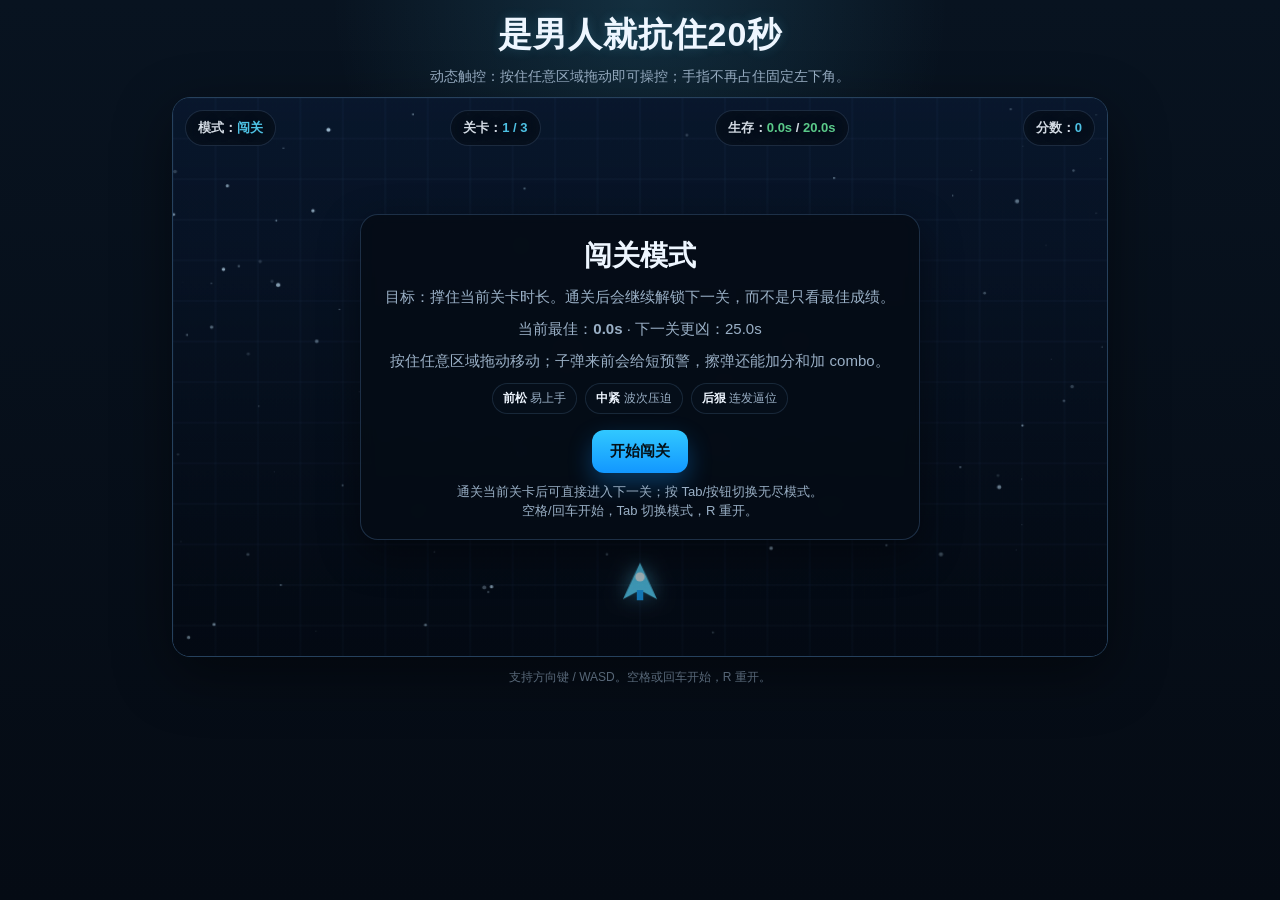
==== index.html @ f8883e87 "Tighten mobile result layout" ====
<!DOCTYPE html>
<html lang="zh-CN">
<head>
  <meta charset="UTF-8" />
  <meta name="viewport" content="width=device-width, initial-scale=1.0, viewport-fit=cover, user-scalable=no" />
  <title>是男人就抗住20秒</title>
  <style>
    :root{color-scheme:dark;--bg:#06111f;--panel:#0c1725;--line:#26415d;--text:#eef6ff;--sub:#9ab0c6;--accent:#57d9ff;--danger:#ff6a6a;--warn:#ffbf47;--ok:#66e39a;--muted:#6f8398}
    *{box-sizing:border-box} body{margin:0;min-height:100svh;overflow:hidden;overscroll-behavior:none;background:radial-gradient(circle at top,rgba(87,217,255,.14),transparent 28%),linear-gradient(180deg,#081320 0%,#050b14 100%);color:var(--text);font-family:-apple-system,BlinkMacSystemFont,"Segoe UI","PingFang SC","Hiragino Sans GB","Microsoft YaHei",sans-serif}
    .wrap{width:min(100vw,960px);padding:max(12px,env(safe-area-inset-top)) max(12px,env(safe-area-inset-right)) max(12px,env(safe-area-inset-bottom)) max(12px,env(safe-area-inset-left));margin:0 auto}
    .title{text-align:center;margin:0 0 8px;font-size:clamp(24px,5vw,34px);font-weight:900;letter-spacing:1px;text-shadow:0 0 12px rgba(87,217,255,.2)}
    .subtitle{text-align:center;margin:0 0 10px;color:var(--sub);font-size:14px;line-height:1.5}
    .game-shell{position:relative;width:100%;aspect-ratio:16/10;max-height:min(72svh,560px);background:linear-gradient(180deg,rgba(10,22,40,.95),rgba(5,11,20,.96));border:1px solid var(--line);border-radius:18px;overflow:hidden;box-shadow:0 18px 58px rgba(0,0,0,.44)}
    canvas{width:100%;height:100%;display:block;touch-action:none;user-select:none;-webkit-user-select:none}
    .hud{position:absolute;inset:0;pointer-events:none}
    .topbar{position:absolute;top:12px;left:12px;right:12px;display:flex;gap:8px;flex-wrap:wrap;justify-content:space-between;font-weight:700;text-shadow:0 0 10px rgba(0,0,0,.35)}
    .badge{background:rgba(4,10,18,.54);border:1px solid rgba(118,160,210,.22);border-radius:999px;padding:8px 12px;backdrop-filter:blur(6px);font-size:13px}
    .badge strong{color:var(--accent)} .badge.mode strong{color:var(--warn)} .badge.score strong{color:var(--ok)}
    .center-panel{position:absolute;inset:0;display:grid;place-items:center;padding:18px;background:linear-gradient(180deg,rgba(4,10,18,.10),rgba(4,10,18,.34));pointer-events:none}
    .dialog{width:min(92%,560px);padding:22px 20px 18px;border-radius:18px;background:rgba(5,12,22,.86);border:1px solid rgba(110,160,220,.24);backdrop-filter:blur(8px);text-align:center;box-shadow:0 14px 40px rgba(0,0,0,.42);pointer-events:auto}.share-card{position:relative;overflow:hidden;background:radial-gradient(circle at top,rgba(87,217,255,.18),transparent 38%),linear-gradient(180deg,rgba(7,16,29,.96),rgba(4,10,18,.96));border:1px solid rgba(87,217,255,.24)}.share-badge{display:inline-block;margin:0 0 10px;padding:8px 12px;border-radius:999px;background:rgba(102,227,154,.12);border:1px solid rgba(102,227,154,.32);color:var(--ok);font-weight:900;letter-spacing:.5px}.share-hero{margin:2px 0 8px;font-size:clamp(34px,7vw,54px);font-weight:1000;line-height:1.02;color:#fff;text-shadow:0 0 18px rgba(87,217,255,.24)}.share-sub{margin:0 0 10px;color:var(--sub);font-size:14px;line-height:1.55}.share-grid{display:grid;grid-template-columns:repeat(2,minmax(0,1fr));gap:10px;margin:12px 0 8px}.share-stat{padding:10px 12px;border-radius:14px;background:rgba(7,16,29,.72);border:1px solid rgba(118,160,210,.18);text-align:left}.share-stat .k{display:block;color:var(--sub);font-size:12px;margin-bottom:4px}.share-stat .v{font-size:18px;font-weight:900;color:var(--text)}.share-quote{margin:10px 0 0;padding:10px 12px;border-radius:14px;background:rgba(87,217,255,.08);border:1px solid rgba(87,217,255,.18);color:#dff8ff;font-size:13px;line-height:1.5;text-align:left}.share-actions{display:flex;flex-wrap:wrap;justify-content:center;gap:10px}.share-actions button{margin-top:0;min-width:120px}
    .dialog h2{margin:0 0 10px;font-size:28px}.dialog p{margin:8px 0;color:var(--sub);line-height:1.6;font-size:15px}
    .controls{display:flex;flex-wrap:wrap;justify-content:center;gap:10px;margin-top:14px}.key{border:1px solid rgba(134,176,224,.28);background:rgba(11,24,42,.9);border-radius:10px;padding:8px 12px;min-width:54px;font-weight:800}
    button{pointer-events:auto;margin-top:16px;border:0;border-radius:12px;padding:12px 18px;font-size:15px;font-weight:800;background:linear-gradient(180deg,#31c8ff,#1297ff);color:#041018;cursor:pointer;box-shadow:0 10px 24px rgba(18,151,255,.32)}
    .hint{margin-top:10px;font-size:13px;color:var(--sub);line-height:1.45}
    .footer-note{margin-top:12px;color:var(--muted);font-size:12px;text-align:center;line-height:1.45}
    .mobile-only{display:none}.desktop-only{display:inline}
    .touch-layer{position:absolute;inset:0;pointer-events:none}
    .touch-indicator{position:absolute;right:16px;bottom:16px;width:52px;height:52px;border-radius:50%;border:1px solid rgba(87,217,255,.28);background:radial-gradient(circle,rgba(87,217,255,.18),rgba(87,217,255,.04) 56%,transparent 72%);box-shadow:0 0 0 1px rgba(87,217,255,.10),0 0 14px rgba(87,217,255,.14);opacity:0;transform:scale(.72);transition:opacity .12s ease,transform .12s ease;pointer-events:none}
    .touch-indicator.active{opacity:.7;transform:scale(1)}
    .status-line{display:flex;gap:8px;justify-content:center;flex-wrap:wrap;margin-top:10px}
    .pill{border:1px solid rgba(118,160,210,.18);border-radius:999px;padding:6px 10px;background:rgba(6,16,28,.5);color:var(--sub);font-size:12px}
    .pill strong{color:var(--text)}
    @media (max-width:640px){body{align-items:start}.wrap{padding-bottom:max(8px,env(safe-area-inset-bottom))}.title{margin-bottom:6px}.subtitle{font-size:11px;margin-bottom:6px;line-height:1.35}.game-shell{aspect-ratio:10/14;max-height:calc(100svh - 126px);border-radius:14px}.topbar{top:8px;left:8px;right:8px;gap:5px}.badge{font-size:11px;padding:6px 8px}.center-panel{padding:8px;align-items:start;overflow:auto}.dialog{width:100%;max-height:calc(100svh - 170px);overflow:auto;padding:14px 12px 12px;border-radius:14px}.dialog h2{font-size:20px;margin-bottom:6px}.dialog p{font-size:12px;line-height:1.38;margin:6px 0}.share-hero{font-size:clamp(24px,8vw,34px);margin:0 0 6px}.share-sub,.share-quote{font-size:11px;line-height:1.38}.share-grid{gap:6px;margin:8px 0 6px}.share-stat{padding:8px 9px;border-radius:12px}.share-stat .k{font-size:10px;margin-bottom:2px}.share-stat .v{font-size:15px}.share-badge{margin:0 0 6px;padding:6px 10px;font-size:11px}.share-actions{gap:8px}.share-actions button{min-width:0;flex:1 1 0;padding:10px 10px;font-size:14px}.controls{display:none}.status-line{gap:6px;margin-top:8px}.pill{padding:5px 8px;font-size:11px}.hint{font-size:11px;line-height:1.35;margin-top:8px}.footer-note{font-size:11px;line-height:1.35;margin-top:8px}.mobile-only{display:inline}.desktop-only{display:none}button{width:100%;min-height:42px;font-size:15px;padding:10px 12px;margin-top:12px}}
  </style>
</head>
<body>
  <div class="wrap">
    <h1 class="title">是男人就抗住20秒</h1>
    <p class="subtitle">动态触控：按住任意区域拖动即可操控；手指不再占住固定左下角。</p>
    <div class="game-shell">
      <canvas id="game" width="880" height="550"></canvas>
      <div class="hud">
        <div class="topbar">
          <div class="badge">模式：<strong id="modeText">闯关</strong></div>
          <div class="badge">关卡：<strong id="stageText">1 / 3</strong></div>
          <div class="badge score">生存：<strong id="timeText">0.0s</strong> / <strong id="targetText">20.0s</strong></div>
          <div class="badge">分数：<strong id="scoreText">0</strong></div>
        </div>
        <div class="center-panel" id="overlay"></div>
        <div class="touch-layer"><div id="touchIndicator" class="touch-indicator" aria-hidden="true"></div></div>
      </div>
    </div>
    <div class="footer-note"><span class="desktop-only">支持方向键 / WASD。空格或回车开始，R 重开。</span><span class="mobile-only">按住任意区域拖动控制飞机；松手即停，观察区不再被固定摇杆遮挡。</span></div>
  </div>
<script>
const canvas=document.getElementById('game');const ctx=canvas.getContext('2d');const overlay=document.getElementById('overlay');const timeText=document.getElementById('timeText');const targetText=document.getElementById('targetText');const scoreText=document.getElementById('scoreText');const stageText=document.getElementById('stageText');const modeText=document.getElementById('modeText');const touchIndicator=document.getElementById('touchIndicator');const isMobile=matchMedia('(max-width: 640px)').matches||navigator.maxTouchPoints>0;const STORAGE_KEY='isMan20sProgressV4';let audioCtx=null;
const CAMPAIGN=[{name:'第1关',target:20,profile:'warmup'},{name:'第2关',target:25,profile:'pressure'},{name:'第3关',target:30,profile:'panic'}];const ENDLESS_TARGET=9999;
function loadProgress(){try{const raw=localStorage.getItem(STORAGE_KEY);if(!raw)return{campaignBest:0,endlessBest:0,lastMode:'campaign',lastStage:0};const v=JSON.parse(raw);return{campaignBest:+v.campaignBest||0,endlessBest:+v.endlessBest||0,lastMode:v.lastMode==='endless'?'endless':'campaign',lastStage:+v.lastStage||0};}catch(_){return{campaignBest:0,endlessBest:0,lastMode:'campaign',lastStage:0}}}
function saveProgress(){try{localStorage.setItem(STORAGE_KEY,JSON.stringify(PROGRESS));}catch(_){} }
const PROGRESS=loadProgress();
function ensureAudio(){const A=window.AudioContext||window.webkitAudioContext;if(!A)return null;if(!audioCtx)audioCtx=new A();if(audioCtx.state==='suspended')audioCtx.resume().catch(()=>{});return audioCtx}
function beep(freq,duration=0.08,type='sine',gainValue=0.045,delay=0){const ac=ensureAudio();if(!ac)return;const t=ac.currentTime+delay;const osc=ac.createOscillator();const gain=ac.createGain();osc.type=type;osc.frequency.setValueAtTime(freq,t);gain.gain.setValueAtTime(0.0001,t);gain.gain.exponentialRampToValueAtTime(gainValue,t+0.012);gain.gain.exponentialRampToValueAtTime(0.0001,t+duration);osc.connect(gain);gain.connect(ac.destination);osc.start(t);osc.stop(t+duration+0.025)}
function shareText(mode,rating,elapsed,score,graze,combo){const title=mode==='campaign'&&elapsed>=20?'大哥真男人':'再来一把';return `${title}｜${elapsed.toFixed(1)}秒｜${rating}｜分数${score}｜擦弹${graze}｜连击${combo}`}
function vibrate(p){if('vibrate'in navigator)try{navigator.vibrate(p)}catch(_){} }
function sfx(kind){if(kind==='start'){vibrate(18);beep(520,0.07,'triangle');beep(760,0.08,'triangle',0.04,0.08)}else if(kind==='hit'){vibrate([55,25,85]);beep(180,0.16,'sawtooth',0.055);beep(90,0.2,'square',0.04,0.11)}else if(kind==='win'){vibrate([24,24,24]);beep(660,0.08,'triangle');beep(880,0.08,'triangle',0.045,0.09);beep(1180,0.14,'triangle',0.045,0.18)}else if(kind==='graze'){beep(980,0.03,'sine',0.015)}else if(kind==='wave'){beep(240,0.05,'square',0.018)}else if(kind==='record'){vibrate([18,20,45]);beep(1040,0.08,'sine',0.035);beep(1380,0.12,'sine',0.035,0.08)}}
const GAME={width:canvas.width,height:canvas.height,state:'ready',mode:'campaign',stageIndex:0,targetSurvival:20,countdown:3,elapsed:0,spawnTimer:0,waveTimer:0,nextWaveIn:0,waveStage:'warmup',wavePreview:0,waveType:'',lastWaveAt:0,stars:[],bullets:[],warnings:[],effects:[],keys:Object.create(null),touch:{active:false,id:null,x:0,y:0,startX:0,startY:0,originX:0,originY:0,offsetX:0,offsetY:0},lastTouchPos:{x:0,y:0},bestCampaign:PROGRESS.campaignBest||0,bestEndless:PROGRESS.endlessBest||0,score:0,graze:0,combo:0,comboTimer:0,player:{x:0,y:0,width:32,height:36,speed:300},uiLockUntil:0,clearBanner:'',pendingNext:false};
function clamp(v,min,max){return Math.max(min,Math.min(max,v))}
function resetStars(){const count=isMobile?56:88;GAME.stars=Array.from({length:count},()=>({x:Math.random()*GAME.width,y:Math.random()*GAME.height,r:Math.random()*(isMobile?1.4:1.8)+0.25,speed:Math.random()*(isMobile?14:20)+8,alpha:Math.random()*0.7+0.18}))}
function syncPlayerStart(){GAME.player.x=GAME.width/2-GAME.player.width/2;GAME.player.y=GAME.height-(isMobile?106:92)}
function stageMeta(){return GAME.mode==='campaign'?CAMPAIGN[GAME.stageIndex]:{name:'无尽模式',target:ENDLESS_TARGET,profile:'endless'}}
function currentTarget(){return GAME.mode==='campaign'?CAMPAIGN[GAME.stageIndex].target:ENDLESS_TARGET}
function setMode(mode,stageIndex=0){GAME.mode=mode;GAME.stageIndex=stageIndex;const meta=stageMeta();GAME.targetSurvival=meta.target;targetText.textContent=meta.target===ENDLESS_TARGET?'∞':`${meta.target.toFixed(1)}s`;modeText.textContent=mode==='campaign'?'闯关':'无尽';stageText.textContent=mode==='campaign'?`${stageIndex+1} / ${CAMPAIGN.length}`:'冲分';PROGRESS.lastMode=mode;PROGRESS.lastStage=stageIndex;saveProgress()}
function resetRound(){GAME.state='ready';GAME.countdown=3;GAME.elapsed=0;GAME.spawnTimer=0;GAME.waveTimer=0;GAME.nextWaveIn=0;GAME.wavePreview=0;GAME.waveStage='warmup';GAME.waveType='';GAME.bullets=[];GAME.warnings=[];GAME.effects=[];GAME.score=0;GAME.graze=0;GAME.combo=0;GAME.comboTimer=0;GAME.pendingNext=false;GAME.clearBanner='';GAME.touch.active=false;GAME.touch.id=null;GAME.touch.startX=0;GAME.touch.startY=0;GAME.touch.originX=0;GAME.touch.originY=0;GAME.touch.offsetX=0;GAME.touch.offsetY=0;touchIndicator.classList.remove('active');syncPlayerStart();timeText.textContent='0.0s';scoreText.textContent='0';refreshHUD();showReadyOverlay()}
function refreshHUD(){const meta=stageMeta();targetText.textContent=meta.target===ENDLESS_TARGET?'∞':`${meta.target.toFixed(1)}s`;stageText.textContent=GAME.mode==='campaign'?`${GAME.stageIndex+1} / ${CAMPAIGN.length}`:'冲分';modeText.textContent=GAME.mode==='campaign'?'闯关':'无尽'}
function updateBestTexts(){PROGRESS.campaignBest=GAME.bestCampaign;PROGRESS.endlessBest=GAME.bestEndless;saveProgress()}
function getRating(score,target,won){if(won)return score>=target*0.95?'S':score>=target*0.8?'A':'B';if(score>=target*0.85)return'A';if(score>=target*0.65)return'B';if(score>=target*0.4)return'C';return'D'}
function describeFail(){const t=GAME.elapsed;if(t<4)return'前期先稳住，别急着穿过弹幕密区';if(t<10)return'中段的扇形波开始收口，记得提前侧移';if(t<15)return'后段压迫感上来了，别在屏幕中心停太久';return'最后几秒最容易贪，保持斜向走位更安全'}
function showReadyOverlay(){const meta=stageMeta();const best=GAME.mode==='campaign'?GAME.bestCampaign:GAME.bestEndless;overlay.innerHTML=`<div class="dialog"><h2>${GAME.mode==='campaign'?'闯关模式':'无尽模式'}</h2><p>目标：${meta.target===ENDLESS_TARGET?'尽量活更久':'撑住当前关卡时长'}。通关后会继续解锁下一关，而不是只看最佳成绩。</p><p>当前最佳：<strong class="ok">${best.toFixed(1)}s</strong>${GAME.mode==='campaign'&&GAME.stageIndex<2?` · 下一关更凶：${CAMPAIGN[GAME.stageIndex+1].target.toFixed(1)}s`:' · 无尽模式适合刷极限生存'}</p><p>按住任意区域拖动移动；子弹来前会给短预警，擦弹还能加分和加 combo。</p><div class="status-line"><span class="pill"><strong>前松</strong> 易上手</span><span class="pill"><strong>中紧</strong> 波次压迫</span><span class="pill"><strong>后狠</strong> 连发逼位</span></div><button id="startBtn">开始${GAME.mode==='campaign'?'闯关':'冲分'}</button><div class="hint">${GAME.mode==='campaign'?'通关当前关卡后可直接进入下一关；按 Tab/按钮切换无尽模式。':'无尽模式用于冲最长生存与最高评分。'}<br><span class="desktop-only">空格/回车开始，Tab 切换模式，R 重开。</span><span class="mobile-only">轻推即可，手指不用常驻占位。</span></div></div>`;document.getElementById('startBtn').onclick=startCountdown}
function showCountdownOverlay(){overlay.innerHTML=`<div class="dialog"><h2>准备起飞</h2><p>倒计时 <span class="ok" style="font-weight:900;font-size:28px;">${Math.ceil(GAME.countdown)}</span></p><p>前 6 秒是上手段，后面会逐步加压。</p></div>`}
function showResultOverlay(win){GAME.uiLockUntil=performance.now()+1600;const score=GAME.score;const rating=getRating(GAME.elapsed,GAME.targetSurvival,win);const isRecord=GAME.mode==='campaign'?GAME.elapsed>GAME.bestCampaign+0.049:GAME.elapsed>GAME.bestEndless+0.049;if(GAME.mode==='campaign'){GAME.bestCampaign=Math.max(GAME.bestCampaign,GAME.elapsed)}else GAME.bestEndless=Math.max(GAME.bestEndless,GAME.elapsed);if(isRecord){updateBestTexts();sfx('record')}sfx(win?'win':'hit');const share=shareText(GAME.mode,rating,GAME.elapsed,score,GAME.graze,GAME.combo);const shareHtml=win&&GAME.mode==='campaign'&&GAME.elapsed>=20?`<div class="share-badge">可截图分享</div><div class="share-hero">大哥真男人</div><p class="share-sub">这张结算页就是给你发朋友圈/群聊用的：大字、成绩、称号、擦弹数据都在，直接截就行。</p><div class="share-grid"><div class="share-stat"><span class="k">生存时长</span><span class="v">${GAME.elapsed.toFixed(1)}s</span></div><div class="share-stat"><span class="k">评分</span><span class="v">${rating}</span></div><div class="share-stat"><span class="k">分数</span><span class="v">${score}</span></div><div class="share-stat"><span class="k">擦弹 / 连击</span><span class="v">${GAME.graze} / ${GAME.combo}</span></div></div><div class="share-quote">${share}</div><div class="share-actions"><button id="copyBtn">复制分享文案</button><button id="restartBtn">再来一把</button></div>`:'';const nextModeBtn=GAME.mode==='campaign'&&win&&GAME.stageIndex<CAMPAIGN.length-1?`<button id="nextBtn">挑战第 ${GAME.stageIndex+2} 关</button>`:'';const nextLoopBtn=GAME.mode==='campaign'&&win&&GAME.stageIndex===CAMPAIGN.length-1?`<button id="endlessBtn">进入无尽模式</button>`:'';const restartLabel=win?'再来一轮':'重新挑战';const reason=win?`你已经摸到关卡节奏了，下一把可以冲更高评分。`:`${describeFail()}。`;overlay.innerHTML=`<div class="dialog ${win&&GAME.mode==='campaign'&&GAME.elapsed>=20?'share-card':''}"><h2 class="${win?'ok':'danger'}">${win?'通关成功':'本次被击中'}</h2>${isRecord?'<div class="badge" style="display:inline-block;margin:0 0 8px;padding:6px 10px;border-radius:999px;background:rgba(102,227,154,.12);border-color:rgba(102,227,154,.3);color:var(--ok);font-weight:900;">新纪录</div>':''}${shareHtml}<p>本次生存：<strong>${GAME.elapsed.toFixed(1)}s</strong> · 评分：<strong class="ok">${rating}</strong> · 分数：<strong class="ok">${score}</strong></p><p>${reason}</p><p>${win?'继续往下一关，压迫感会明显增加；':'重开前先看清预警和弹道节奏。'}${GAME.mode==='campaign'?` 当前关卡最佳：<strong class="ok">${GAME.bestCampaign.toFixed(1)}s</strong>`:` 无尽最佳：<strong class="ok">${GAME.bestEndless.toFixed(1)}s</strong>`}</p><div class="controls">${GAME.mode==='campaign'&&win&&GAME.stageIndex<CAMPAIGN.length-1?'<span class="key">下一关</span>':'<span class="key">重开</span>'}<span class="key">Tab</span><span class="key">R</span><span class="key">空格</span></div>${win&&GAME.mode==='campaign'&&GAME.elapsed>=20?'':`<button id="restartBtn">${restartLabel}</button>`}${nextModeBtn}${nextLoopBtn}<div class="hint">${GAME.mode==='campaign'&&win&&GAME.stageIndex<CAMPAIGN.length-1?'通关后立刻接更凶的下一关，别让手感断掉。':'无尽模式可专门冲极限分与极限生存。'}<br>R / 空格 / 回车 也能继续。</div></div>`;const restartBtn=document.getElementById('restartBtn');if(restartBtn)restartBtn.onclick=resetRoundAndStart;const copyBtn=document.getElementById('copyBtn');if(copyBtn)copyBtn.onclick=async()=>{try{await navigator.clipboard.writeText(share)}catch(_){const t=document.createElement('textarea');t.value=share;document.body.appendChild(t);t.select();document.execCommand('copy');t.remove()}};if(document.getElementById('nextBtn'))document.getElementById('nextBtn').onclick=()=>{setMode('campaign',Math.min(GAME.stageIndex+1,CAMPAIGN.length-1));resetRoundAndStart()};if(document.getElementById('endlessBtn'))document.getElementById('endlessBtn').onclick=()=>{setMode('endless',0);resetRoundAndStart()}}
function startCountdown(){if(GAME.state!=='ready')return;sfx('start');GAME.state='countdown';GAME.countdown=3;showCountdownOverlay()}
function resetRoundAndStart(){resetRound();startCountdown()}
function startPlaying(){GAME.state='playing';GAME.elapsed=0;GAME.spawnTimer=0;GAME.waveTimer=0;GAME.wavePreview=0;GAME.bullets=[];GAME.warnings=[];GAME.effects=[];overlay.innerHTML='';if(GAME.mode==='campaign'){const meta=CAMPAIGN[GAME.stageIndex];GAME.targetSurvival=meta.target;targetText.textContent=meta.target.toFixed(1)+'s'}else{GAME.targetSurvival=ENDLESS_TARGET;targetText.textContent='∞'}}
function updateStars(dt){for(const s of GAME.stars){s.y+=s.speed*dt;if(s.y>GAME.height){s.y=-2;s.x=Math.random()*GAME.width}}}
function getMoveAxis(){const up=GAME.keys['arrowup']||GAME.keys['w'];const down=GAME.keys['arrowdown']||GAME.keys['s'];const left=GAME.keys['arrowleft']||GAME.keys['a'];const right=GAME.keys['arrowright']||GAME.keys['d'];let dx=0,dy=0;if(up)dy-=1;if(down)dy+=1;if(left)dx-=1;if(right)dx+=1;if(dx&&dy){const n=Math.SQRT2;dx/=n;dy/=n}return{dx,dy}}
function updatePlayer(dt){if(GAME.touch.active){const sensitivity=isMobile?1.15:0.95;const deadZone=10;const dx=GAME.touch.x-GAME.touch.startX;const dy=GAME.touch.y-GAME.touch.startY;const adx=Math.abs(dx),ady=Math.abs(dy);const sx=adx<deadZone?0:dx*sensitivity;const sy=ady<deadZone?0:dy*sensitivity;const targetX=clamp(GAME.touch.originX+sx,GAME.player.width/2,GAME.width-GAME.player.width/2);const targetY=clamp(GAME.touch.originY+sy,GAME.player.height/2,GAME.height-GAME.player.height/2);const follow=GAME.touch.offsetX===0&&GAME.touch.offsetY===0?0.22:0.18;GAME.touch.offsetX+=(targetX-(GAME.player.x+GAME.player.width/2))*follow;GAME.touch.offsetY+=(targetY-(GAME.player.y+GAME.player.height/2))*follow;GAME.touch.offsetX*=0.88;GAME.touch.offsetY*=0.88;const nx=GAME.player.x+GAME.touch.offsetX*dt*8.5;const ny=GAME.player.y+GAME.touch.offsetY*dt*8.5;GAME.player.x=clamp(nx,0,GAME.width-GAME.player.width);GAME.player.y=clamp(ny,0,GAME.height-GAME.player.height)}else{const a=getMoveAxis();const vx=a.dx*GAME.player.speed;const vy=a.dy*GAME.player.speed;GAME.player.x+=vx*dt;GAME.player.y+=vy*dt;GAME.player.x=clamp(GAME.player.x,0,GAME.width-GAME.player.width);GAME.player.y=clamp(GAME.player.y,0,GAME.height-GAME.player.height);GAME.touch.offsetX*=0.85;GAME.touch.offsetY*=0.85}}
function stagePhase(t){const meta=stageMeta();if(GAME.mode==='campaign'){if(t<meta.target*0.34)return'warmup';if(t<meta.target*0.72)return'pressure';return'panic'}return t<10?'warmup':t<22?'pressure':'panic'}
function spawnConfig(t){const phase=stagePhase(t);const stageBoost=GAME.mode==='campaign'?GAME.stageIndex*0.12:0.34+Math.min(0.55,t/36);const base=phase==='warmup'?1.24:phase==='pressure'?0.72:0.48;const interval=Math.max(isMobile?0.22:0.15,base-stageBoost*0.28-Math.min(t*0.008,0.18));const count=phase==='warmup'?1:phase==='pressure'?2:GAME.mode==='campaign'&&GAME.stageIndex===2?3:2;const speedMin=(isMobile?106:118)+(phase==='warmup'?t*3.0:t*7)+stageBoost*56;const speedMax=(isMobile?156:190)+(phase==='warmup'?t*5.4:t*11)+stageBoost*72;const warningLead=phase==='warmup'?0.72:phase==='pressure'?0.4:0.28;return{phase,interval,count,speedMin,speedMax,warningLead}}
function randomEdgeSpawn(){const side=Math.floor(Math.random()*4);if(side===0)return{x:Math.random()*GAME.width,y:-18,side};if(side===1)return{x:GAME.width+18,y:Math.random()*GAME.height,side};if(side===2)return{x:Math.random()*GAME.width,y:GAME.height+18,side};return{x:-18,y:Math.random()*GAME.height,side}}
function addWarning(pos,eta,kind){GAME.warnings.push({x:pos.x,y:pos.y,ttl:eta,kind,phase:'incoming'})}
function spawnBullets(){const cfg=spawnConfig(GAME.elapsed);while(GAME.spawnTimer>=cfg.interval){GAME.spawnTimer-=cfg.interval;for(let i=0;i<cfg.count;i++){const pos=randomEdgeSpawn();const px=GAME.player.x+GAME.player.width/2,py=GAME.player.y+GAME.player.height/2;const base=Math.atan2(py-pos.y,px-pos.x);const spread=cfg.phase==='panic'?0.82:0.56;const angle=base+(Math.random()-0.5)*spread;const speed=cfg.speedMin+Math.random()*(cfg.speedMax-cfg.speedMin);const r=(isMobile?4.2:5)+Math.random()*(isMobile?2.2:2.8);const warnSpeed=Math.max(120,speed);const distance=Math.hypot(px-pos.x,py-pos.y);const eta=distance/warnSpeed;addWarning(pos,Math.max(cfg.warningLead,Math.min(0.85,eta*0.55)),cfg.phase);GAME.bullets.push({x:pos.x,y:pos.y,vx:Math.cos(angle)*speed,vy:Math.sin(angle)*speed,r,hue:Math.random()>0.82?42:5,spawnedAt:GAME.elapsed,graze:false,warned:true})}if(Math.random()<0.12&&GAME.mode==='campaign')GAME.wavePreview=0.4;sfx('wave')}}
function updateBullets(dt){const px=GAME.player.x+GAME.player.width/2,py=GAME.player.y+GAME.player.height/2;for(const b of GAME.bullets){b.x+=b.vx*dt;b.y+=b.vy*dt;const d=Math.hypot((b.x-px),(b.y-py));if(!b.graze&&d<b.r+20&&d>b.r+4){b.graze=true;GAME.graze+=1;GAME.combo+=1;GAME.comboTimer=1.2;GAME.score+=10+GAME.combo*2;GAME.effects.push({x:px,y:py,ttl:0.5,text:`擦弹 +${10+GAME.combo*2}`,color:'var(--ok)'}) ;sfx('graze')}}GAME.bullets=GAME.bullets.filter(b=>b.x>-60&&b.x<GAME.width+60&&b.y>-60&&b.y<GAME.height+60)}
function circleRectHit(cx,cy,r,rx,ry,rw,rh){const nx=Math.max(rx,Math.min(cx,rx+rw)),ny=Math.max(ry,Math.min(cy,ry+rh)),dx=cx-nx,dy=cy-ny;return dx*dx+dy*dy<=r*r}
function checkCollision(){for(const b of GAME.bullets){if(circleRectHit(b.x,b.y,b.r,GAME.player.x,GAME.player.y,GAME.player.width,GAME.player.height)){GAME.state='gameover';showResultOverlay(false);return true}}return false}
function checkWin(){if(GAME.elapsed>=GAME.targetSurvival){GAME.elapsed=GAME.targetSurvival;GAME.state='win';showResultOverlay(true);return true}return false}
function updateWarnings(dt){const px=GAME.player.x+GAME.player.width/2,py=GAME.player.y+GAME.player.height/2;for(const w of GAME.warnings){w.ttl-=dt;if(w.ttl<0)w.ttl=0}GAME.warnings=GAME.warnings.filter(w=>w.ttl>0.02&&w.phase!=='gone');if(GAME.comboTimer>0){GAME.comboTimer-=dt;if(GAME.comboTimer<=0)GAME.combo=0}for(const e of GAME.effects)e.ttl-=dt;GAME.effects=GAME.effects.filter(e=>e.ttl>0)}
function drawBackground(){ctx.clearRect(0,0,GAME.width,GAME.height);const g=ctx.createLinearGradient(0,0,0,GAME.height);g.addColorStop(0,'#0a1930');g.addColorStop(1,'#040a14');ctx.fillStyle=g;ctx.fillRect(0,0,GAME.width,GAME.height);const gridStep=isMobile?56:40;for(const s of GAME.stars){ctx.globalAlpha=s.alpha;ctx.fillStyle='#c7e8ff';ctx.beginPath();ctx.arc(s.x,s.y,s.r,0,Math.PI*2);ctx.fill()}ctx.globalAlpha=1;ctx.strokeStyle=`rgba(120,170,220,${isMobile?0.05:0.08})`;ctx.lineWidth=1;for(let x=0;x<GAME.width;x+=gridStep){ctx.beginPath();ctx.moveTo(x,0);ctx.lineTo(x,GAME.height);ctx.stroke()}for(let y=0;y<GAME.height;y+=gridStep){ctx.beginPath();ctx.moveTo(0,y);ctx.lineTo(GAME.width,y);ctx.stroke()}}
function drawWarnings(){for(const w of GAME.warnings){const alpha=Math.max(0.1,Math.min(0.8,w.ttl));ctx.save();ctx.globalAlpha=alpha;ctx.strokeStyle=w.ttl<0.3?'rgba(255,106,106,.95)':'rgba(255,191,71,.85)';ctx.fillStyle=w.ttl<0.3?'rgba(255,106,106,.12)':'rgba(255,191,71,.10)';ctx.lineWidth=2;ctx.beginPath();ctx.arc(w.x,w.y,18+Math.sin((1-w.ttl)*10)*2,0,Math.PI*2);ctx.fill();ctx.stroke();ctx.restore()}}
function drawBullets(){for(const b of GAME.bullets){const color=b.hue===42?'#ffcb52':'#ff5a5a';ctx.shadowBlur=isMobile?6:12;ctx.shadowColor=color;ctx.fillStyle=color;ctx.beginPath();ctx.arc(b.x,b.y,b.r,0,Math.PI*2);ctx.fill()}ctx.shadowBlur=0}
function drawPlayer(){const {x,y,width,height}=GAME.player;ctx.save();ctx.translate(x+width/2,y+height/2);ctx.shadowBlur=isMobile?10:18;ctx.shadowColor='rgba(87,217,255,.45)';ctx.fillStyle='#59d8ff';ctx.beginPath();ctx.moveTo(0,-height/2);ctx.lineTo(width/2,height/2);ctx.lineTo(0,height/4);ctx.lineTo(-width/2,height/2);ctx.closePath();ctx.fill();ctx.fillStyle='#e9fcff';ctx.beginPath();ctx.arc(0,-4,4.5,0,Math.PI*2);ctx.fill();ctx.fillStyle='#1ba8ff';ctx.fillRect(-3,height/4,6,10);ctx.restore()}
function drawEffects(){ctx.save();ctx.font=`${isMobile?12:14}px -apple-system,BlinkMacSystemFont,Segoe UI,PingFang SC,sans-serif`;ctx.textAlign='center';for(const e of GAME.effects){ctx.globalAlpha=Math.max(0,e.ttl/0.5);ctx.fillStyle='rgba(102,227,154,.95)';ctx.fillText(e.text,e.x,e.y-24*(1-e.ttl/0.5))}ctx.restore()}
function drawCenterPulse(){if(GAME.state!=='countdown')return;ctx.save();ctx.fillStyle='rgba(255,255,255,0.05)';ctx.beginPath();ctx.arc(GAME.width/2,GAME.height/2,88,0,Math.PI*2);ctx.fill();ctx.restore()}
function render(){drawBackground();drawWarnings();drawBullets();drawPlayer();drawEffects();drawCenterPulse()}
function updateHUD(){timeText.textContent=`${GAME.elapsed.toFixed(1)}s`;scoreText.textContent=String(GAME.score);refreshHUD();if(GAME.state==='countdown')showCountdownOverlay()}
function loop(ts){if(!GAME.lastTime)GAME.lastTime=ts;const dt=Math.min(0.033,(ts-GAME.lastTime)/1000);GAME.lastTime=ts;updateStars(dt);if(GAME.state==='countdown'){GAME.countdown-=dt;if(GAME.countdown<=0)startPlaying()}else if(GAME.state==='playing'){GAME.elapsed+=dt;GAME.spawnTimer+=dt;GAME.waveTimer+=dt;GAME.score+=Math.floor(dt*2);updatePlayer(dt);spawnBullets();updateBullets(dt);updateWarnings(dt);if(!checkCollision())checkWin()}updateHUD();render();requestAnimationFrame(loop)}
function pointerToGame(e){const rect=canvas.getBoundingClientRect();const sx=GAME.width/rect.width,sy=GAME.height/rect.height;return{x:(e.clientX-rect.left)*sx,y:(e.clientY-rect.top)*sy}}
function updateTouchIndicator(e,show){const p=pointerToGame(e);GAME.touch.x=clamp(p.x,0,GAME.width);GAME.touch.y=clamp(p.y,0,GAME.height);touchIndicator.classList.toggle('active',show)}
canvas.addEventListener('pointerdown',e=>{e.preventDefault();canvas.setPointerCapture?.(e.pointerId);const p=pointerToGame(e);if(GAME.state==='ready'){GAME.touch.active=true;GAME.touch.id=e.pointerId;GAME.touch.startX=p.x;GAME.touch.startY=p.y;GAME.touch.originX=GAME.player.x+GAME.player.width/2;GAME.touch.originY=GAME.player.y+GAME.player.height/2;GAME.touch.offsetX=0;GAME.touch.offsetY=0;updateTouchIndicator(e,true);startCountdown();return}if(GAME.state==='gameover'||GAME.state==='win')return;GAME.touch.active=true;GAME.touch.id=e.pointerId;GAME.touch.startX=p.x;GAME.touch.startY=p.y;GAME.touch.originX=GAME.player.x+GAME.player.width/2;GAME.touch.originY=GAME.player.y+GAME.player.height/2;GAME.touch.offsetX=0;GAME.touch.offsetY=0;updateTouchIndicator(e,true)},{passive:false});canvas.addEventListener('pointermove',e=>{if(!GAME.touch.active||GAME.touch.id!==e.pointerId)return;e.preventDefault();updateTouchIndicator(e,true)},{passive:false});function endPointer(e){if(GAME.touch.id!==e.pointerId)return;GAME.touch.active=false;GAME.touch.id=null;GAME.touch.offsetX*=0.6;GAME.touch.offsetY*=0.6;touchIndicator.classList.remove('active')}canvas.addEventListener('pointerup',endPointer);canvas.addEventListener('pointercancel',endPointer)
window.addEventListener('keydown',e=>{const key=e.key.toLowerCase();GAME.keys[key]=true;if(['arrowup','arrowdown','arrowleft','arrowright',' '].includes(key))e.preventDefault();if((GAME.state==='ready'||GAME.state==='gameover'||GAME.state==='win')&&(key===' '||key==='enter')){if(performance.now()>=GAME.uiLockUntil)resetRoundAndStart()}if(GAME.state==='ready'&&(key===' '||key==='enter'))startCountdown();if((GAME.state==='gameover'||GAME.state==='win')&&key==='r'&&performance.now()>=GAME.uiLockUntil)resetRoundAndStart();if(key==='tab'){e.preventDefault();if(performance.now()>=GAME.uiLockUntil){if(GAME.mode==='campaign'){setMode('endless',0)}else{setMode('campaign',Math.min(GAME.stageIndex||0,2))}resetRound()}}});window.addEventListener('keyup',e=>{GAME.keys[e.key.toLowerCase()]=false})
function resetRoundAndStart(){resetRound();startCountdown()}
function showStartingState(){setMode(PROGRESS.lastMode||'campaign',PROGRESS.lastStage||0);resetRound()}
window.GAME=GAME;GAME.bestCampaign=PROGRESS.campaignBest||0;GAME.bestEndless=PROGRESS.endlessBest||0;resetStars();syncPlayerStart();showStartingState();requestAnimationFrame(loop)
</script>
</body>
</html>
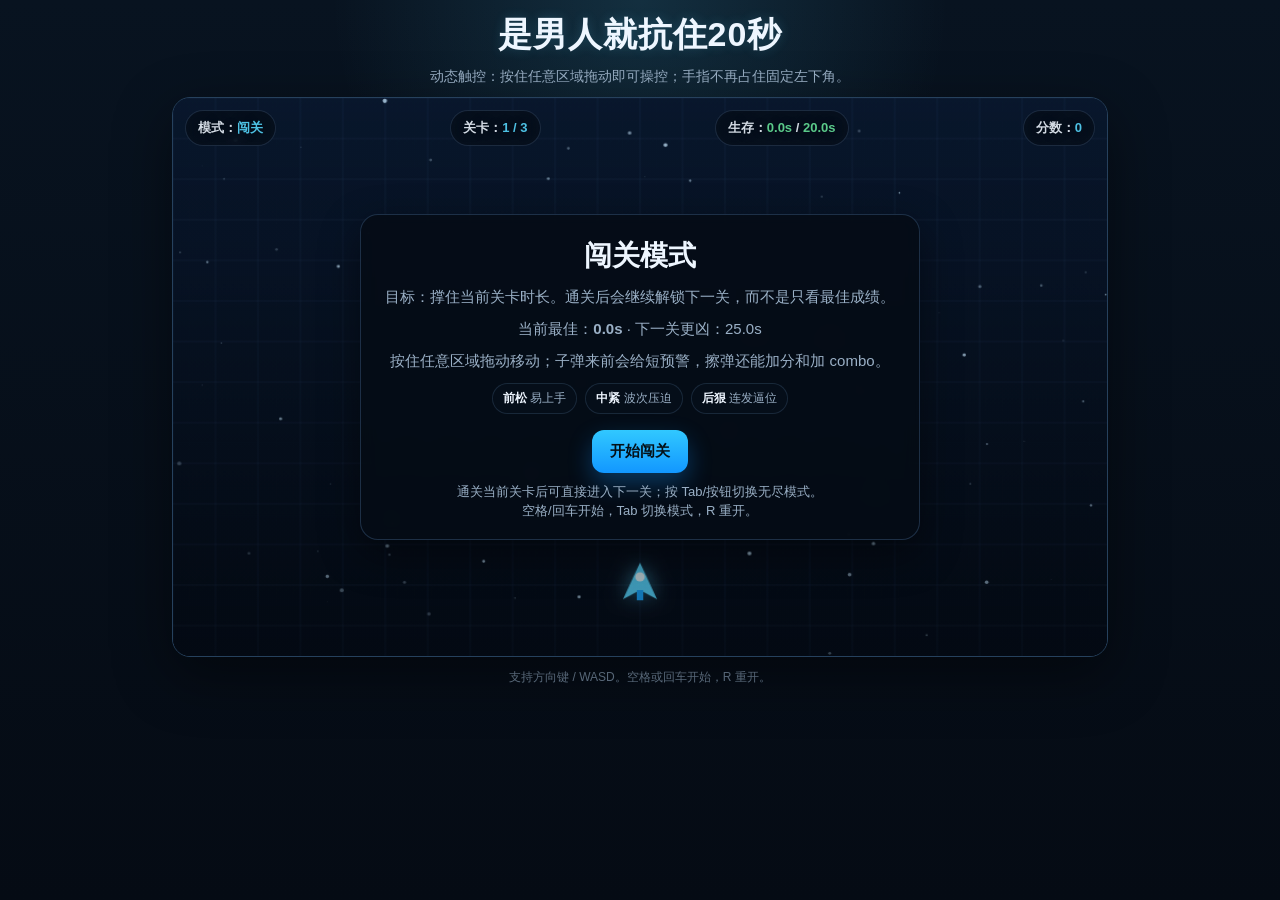
==== commit 4400f4e1: "Use lower screen space for drag" ====
--- a/index.html
+++ b/index.html
@@ -83,7 +83,7 @@
 function startPlaying(){GAME.state='playing';GAME.elapsed=0;GAME.spawnTimer=0;GAME.waveTimer=0;GAME.wavePreview=0;GAME.bullets=[];GAME.warnings=[];GAME.effects=[];overlay.innerHTML='';if(GAME.mode==='campaign'){const meta=CAMPAIGN[GAME.stageIndex];GAME.targetSurvival=meta.target;targetText.textContent=meta.target.toFixed(1)+'s'}else{GAME.targetSurvival=ENDLESS_TARGET;targetText.textContent='∞'}}
 function updateStars(dt){for(const s of GAME.stars){s.y+=s.speed*dt;if(s.y>GAME.height){s.y=-2;s.x=Math.random()*GAME.width}}}
 function getMoveAxis(){const up=GAME.keys['arrowup']||GAME.keys['w'];const down=GAME.keys['arrowdown']||GAME.keys['s'];const left=GAME.keys['arrowleft']||GAME.keys['a'];const right=GAME.keys['arrowright']||GAME.keys['d'];let dx=0,dy=0;if(up)dy-=1;if(down)dy+=1;if(left)dx-=1;if(right)dx+=1;if(dx&&dy){const n=Math.SQRT2;dx/=n;dy/=n}return{dx,dy}}
-function updatePlayer(dt){if(GAME.touch.active){const sensitivity=isMobile?1.15:0.95;const deadZone=10;const dx=GAME.touch.x-GAME.touch.startX;const dy=GAME.touch.y-GAME.touch.startY;const adx=Math.abs(dx),ady=Math.abs(dy);const sx=adx<deadZone?0:dx*sensitivity;const sy=ady<deadZone?0:dy*sensitivity;const targetX=clamp(GAME.touch.originX+sx,GAME.player.width/2,GAME.width-GAME.player.width/2);const targetY=clamp(GAME.touch.originY+sy,GAME.player.height/2,GAME.height-GAME.player.height/2);const follow=GAME.touch.offsetX===0&&GAME.touch.offsetY===0?0.22:0.18;GAME.touch.offsetX+=(targetX-(GAME.player.x+GAME.player.width/2))*follow;GAME.touch.offsetY+=(targetY-(GAME.player.y+GAME.player.height/2))*follow;GAME.touch.offsetX*=0.88;GAME.touch.offsetY*=0.88;const nx=GAME.player.x+GAME.touch.offsetX*dt*8.5;const ny=GAME.player.y+GAME.touch.offsetY*dt*8.5;GAME.player.x=clamp(nx,0,GAME.width-GAME.player.width);GAME.player.y=clamp(ny,0,GAME.height-GAME.player.height)}else{const a=getMoveAxis();const vx=a.dx*GAME.player.speed;const vy=a.dy*GAME.player.speed;GAME.player.x+=vx*dt;GAME.player.y+=vy*dt;GAME.player.x=clamp(GAME.player.x,0,GAME.width-GAME.player.width);GAME.player.y=clamp(GAME.player.y,0,GAME.height-GAME.player.height);GAME.touch.offsetX*=0.85;GAME.touch.offsetY*=0.85}}
+function updatePlayer(dt){if(GAME.touch.active){const sensitivity=isMobile?1.12:0.9;const deadZone=8;const dx=GAME.touch.x-GAME.touch.startX;const dy=GAME.touch.y-GAME.touch.startY;const adx=Math.abs(dx),ady=Math.abs(dy);const sx=adx<deadZone?0:dx*sensitivity;const sy=ady<deadZone?0:dy*sensitivity;const floorPad=isMobile?96:72;const targetX=clamp(GAME.touch.originX+sx,GAME.player.width/2,GAME.width-GAME.player.width/2);const targetY=clamp(GAME.touch.originY+sy,GAME.player.height/2,GAME.height-floorPad);const targetCenterX=targetX;const targetCenterY=targetY;const currentCenterX=GAME.player.x+GAME.player.width/2;const currentCenterY=GAME.player.y+GAME.player.height/2;const follow=GAME.touch.offsetX===0&&GAME.touch.offsetY===0?0.2:0.16;GAME.touch.offsetX+=(targetCenterX-currentCenterX)*follow;GAME.touch.offsetY+=(targetCenterY-currentCenterY)*follow;GAME.touch.offsetX*=0.9;GAME.touch.offsetY*=0.9;const nx=GAME.player.x+GAME.touch.offsetX*dt*8;const ny=GAME.player.y+GAME.touch.offsetY*dt*8;GAME.player.x=clamp(nx,0,GAME.width-GAME.player.width);GAME.player.y=clamp(ny,0,GAME.height-GAME.player.height)}else{const a=getMoveAxis();const vx=a.dx*GAME.player.speed;const vy=a.dy*GAME.player.speed;GAME.player.x+=vx*dt;GAME.player.y+=vy*dt;GAME.player.x=clamp(GAME.player.x,0,GAME.width-GAME.player.width);GAME.player.y=clamp(GAME.player.y,0,GAME.height-GAME.player.height);GAME.touch.offsetX*=0.82;GAME.touch.offsetY*=0.82}}
 function stagePhase(t){const meta=stageMeta();if(GAME.mode==='campaign'){if(t<meta.target*0.34)return'warmup';if(t<meta.target*0.72)return'pressure';return'panic'}return t<10?'warmup':t<22?'pressure':'panic'}
 function spawnConfig(t){const phase=stagePhase(t);const stageBoost=GAME.mode==='campaign'?GAME.stageIndex*0.12:0.34+Math.min(0.55,t/36);const base=phase==='warmup'?1.24:phase==='pressure'?0.72:0.48;const interval=Math.max(isMobile?0.22:0.15,base-stageBoost*0.28-Math.min(t*0.008,0.18));const count=phase==='warmup'?1:phase==='pressure'?2:GAME.mode==='campaign'&&GAME.stageIndex===2?3:2;const speedMin=(isMobile?106:118)+(phase==='warmup'?t*3.0:t*7)+stageBoost*56;const speedMax=(isMobile?156:190)+(phase==='warmup'?t*5.4:t*11)+stageBoost*72;const warningLead=phase==='warmup'?0.72:phase==='pressure'?0.4:0.28;return{phase,interval,count,speedMin,speedMax,warningLead}}
 function randomEdgeSpawn(){const side=Math.floor(Math.random()*4);if(side===0)return{x:Math.random()*GAME.width,y:-18,side};if(side===1)return{x:GAME.width+18,y:Math.random()*GAME.height,side};if(side===2)return{x:Math.random()*GAME.width,y:GAME.height+18,side};return{x:-18,y:Math.random()*GAME.height,side}}
@@ -105,7 +105,7 @@
 function loop(ts){if(!GAME.lastTime)GAME.lastTime=ts;const dt=Math.min(0.033,(ts-GAME.lastTime)/1000);GAME.lastTime=ts;updateStars(dt);if(GAME.state==='countdown'){GAME.countdown-=dt;if(GAME.countdown<=0)startPlaying()}else if(GAME.state==='playing'){GAME.elapsed+=dt;GAME.spawnTimer+=dt;GAME.waveTimer+=dt;GAME.score+=Math.floor(dt*2);updatePlayer(dt);spawnBullets();updateBullets(dt);updateWarnings(dt);if(!checkCollision())checkWin()}updateHUD();render();requestAnimationFrame(loop)}
 function pointerToGame(e){const rect=canvas.getBoundingClientRect();const sx=GAME.width/rect.width,sy=GAME.height/rect.height;return{x:(e.clientX-rect.left)*sx,y:(e.clientY-rect.top)*sy}}
 function updateTouchIndicator(e,show){const p=pointerToGame(e);GAME.touch.x=clamp(p.x,0,GAME.width);GAME.touch.y=clamp(p.y,0,GAME.height);touchIndicator.classList.toggle('active',show)}
-canvas.addEventListener('pointerdown',e=>{e.preventDefault();canvas.setPointerCapture?.(e.pointerId);const p=pointerToGame(e);if(GAME.state==='ready'){GAME.touch.active=true;GAME.touch.id=e.pointerId;GAME.touch.startX=p.x;GAME.touch.startY=p.y;GAME.touch.originX=GAME.player.x+GAME.player.width/2;GAME.touch.originY=GAME.player.y+GAME.player.height/2;GAME.touch.offsetX=0;GAME.touch.offsetY=0;updateTouchIndicator(e,true);startCountdown();return}if(GAME.state==='gameover'||GAME.state==='win')return;GAME.touch.active=true;GAME.touch.id=e.pointerId;GAME.touch.startX=p.x;GAME.touch.startY=p.y;GAME.touch.originX=GAME.player.x+GAME.player.width/2;GAME.touch.originY=GAME.player.y+GAME.player.height/2;GAME.touch.offsetX=0;GAME.touch.offsetY=0;updateTouchIndicator(e,true)},{passive:false});canvas.addEventListener('pointermove',e=>{if(!GAME.touch.active||GAME.touch.id!==e.pointerId)return;e.preventDefault();updateTouchIndicator(e,true)},{passive:false});function endPointer(e){if(GAME.touch.id!==e.pointerId)return;GAME.touch.active=false;GAME.touch.id=null;GAME.touch.offsetX*=0.6;GAME.touch.offsetY*=0.6;touchIndicator.classList.remove('active')}canvas.addEventListener('pointerup',endPointer);canvas.addEventListener('pointercancel',endPointer)
+canvas.addEventListener('pointerdown',e=>{e.preventDefault();canvas.setPointerCapture?.(e.pointerId);const p=pointerToGame(e);if(GAME.state==='ready'){GAME.touch.active=true;GAME.touch.id=e.pointerId;GAME.touch.startX=p.x;GAME.touch.startY=p.y;GAME.touch.originX=GAME.player.x+GAME.player.width/2;GAME.touch.originY=GAME.player.y+GAME.player.height/2;GAME.touch.offsetX=0;GAME.touch.offsetY=0;updateTouchIndicator(e,true);startCountdown();return}if(GAME.state==='gameover'||GAME.state==='win')return;GAME.touch.active=true;GAME.touch.id=e.pointerId;GAME.touch.startX=p.x;GAME.touch.startY=p.y;GAME.touch.originX=GAME.player.x+GAME.player.width/2;GAME.touch.originY=GAME.player.y+GAME.player.height/2;GAME.touch.offsetX=0;GAME.touch.offsetY=0;updateTouchIndicator(e,true)},{passive:false});canvas.addEventListener('pointermove',e=>{if(!GAME.touch.active||GAME.touch.id!==e.pointerId)return;e.preventDefault();const p=pointerToGame(e);GAME.touch.x=clamp(p.x,0,GAME.width);GAME.touch.y=clamp(p.y,0,GAME.height);updateTouchIndicator(e,true)},{passive:false});function endPointer(e){if(GAME.touch.id!==e.pointerId)return;GAME.touch.active=false;GAME.touch.id=null;GAME.touch.offsetX*=0.5;GAME.touch.offsetY*=0.5;touchIndicator.classList.remove('active')}canvas.addEventListener('pointerup',endPointer);canvas.addEventListener('pointercancel',endPointer)
 window.addEventListener('keydown',e=>{const key=e.key.toLowerCase();GAME.keys[key]=true;if(['arrowup','arrowdown','arrowleft','arrowright',' '].includes(key))e.preventDefault();if((GAME.state==='ready'||GAME.state==='gameover'||GAME.state==='win')&&(key===' '||key==='enter')){if(performance.now()>=GAME.uiLockUntil)resetRoundAndStart()}if(GAME.state==='ready'&&(key===' '||key==='enter'))startCountdown();if((GAME.state==='gameover'||GAME.state==='win')&&key==='r'&&performance.now()>=GAME.uiLockUntil)resetRoundAndStart();if(key==='tab'){e.preventDefault();if(performance.now()>=GAME.uiLockUntil){if(GAME.mode==='campaign'){setMode('endless',0)}else{setMode('campaign',Math.min(GAME.stageIndex||0,2))}resetRound()}}});window.addEventListener('keyup',e=>{GAME.keys[e.key.toLowerCase()]=false})
 function resetRoundAndStart(){resetRound();startCountdown()}
 function showStartingState(){setMode(PROGRESS.lastMode||'campaign',PROGRESS.lastStage||0);resetRound()}
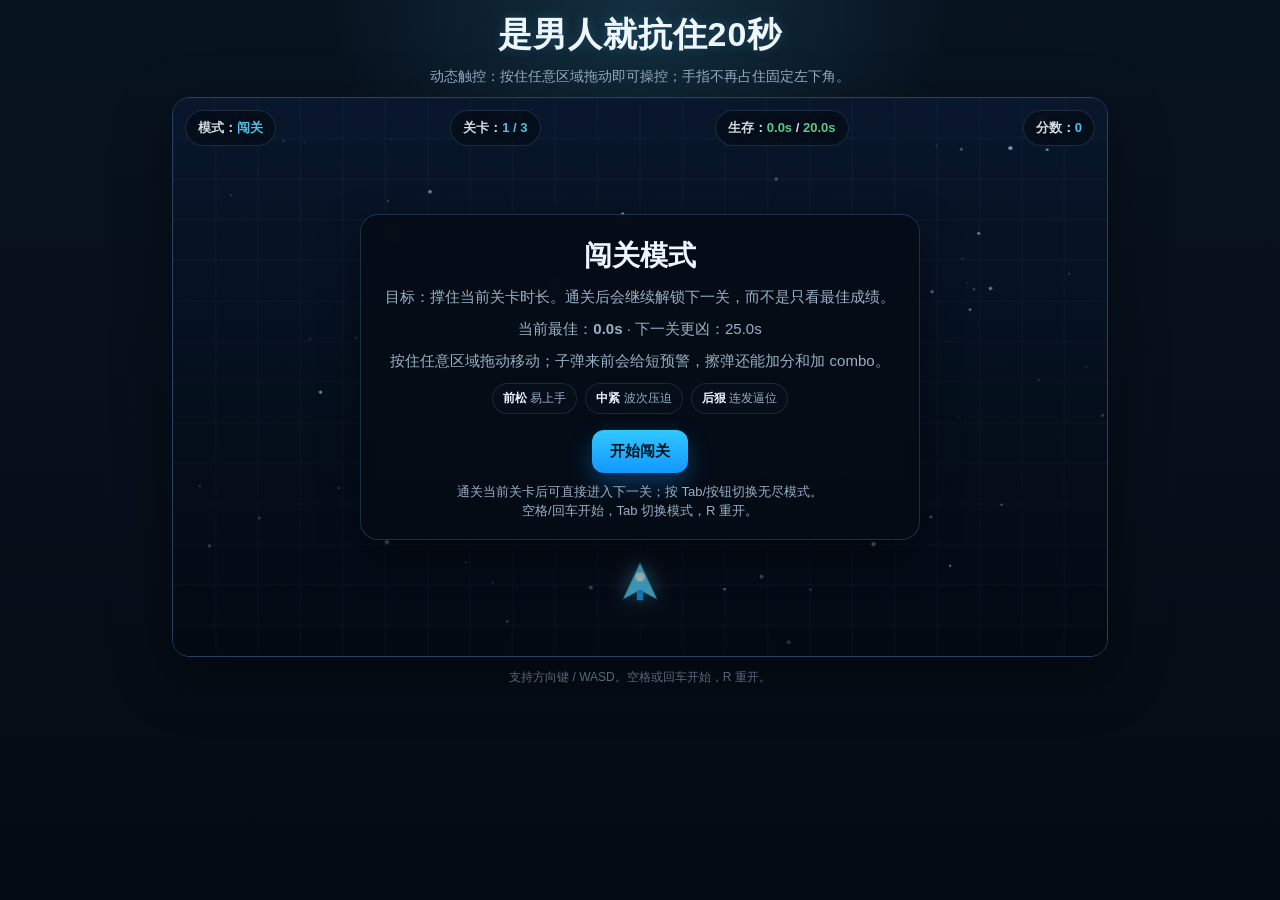
==== commit 386eb4c7: "Add milestone easter eggs" ====
--- a/index.html
+++ b/index.html
@@ -63,14 +63,14 @@
 function shareText(mode,rating,elapsed,score,graze,combo){const title=mode==='campaign'&&elapsed>=20?'大哥真男人':'再来一把';return `${title}｜${elapsed.toFixed(1)}秒｜${rating}｜分数${score}｜擦弹${graze}｜连击${combo}`}
 function vibrate(p){if('vibrate'in navigator)try{navigator.vibrate(p)}catch(_){} }
 function sfx(kind){if(kind==='start'){vibrate(18);beep(520,0.07,'triangle');beep(760,0.08,'triangle',0.04,0.08)}else if(kind==='hit'){vibrate([55,25,85]);beep(180,0.16,'sawtooth',0.055);beep(90,0.2,'square',0.04,0.11)}else if(kind==='win'){vibrate([24,24,24]);beep(660,0.08,'triangle');beep(880,0.08,'triangle',0.045,0.09);beep(1180,0.14,'triangle',0.045,0.18)}else if(kind==='graze'){beep(980,0.03,'sine',0.015)}else if(kind==='wave'){beep(240,0.05,'square',0.018)}else if(kind==='record'){vibrate([18,20,45]);beep(1040,0.08,'sine',0.035);beep(1380,0.12,'sine',0.035,0.08)}}
-const GAME={width:canvas.width,height:canvas.height,state:'ready',mode:'campaign',stageIndex:0,targetSurvival:20,countdown:3,elapsed:0,spawnTimer:0,waveTimer:0,nextWaveIn:0,waveStage:'warmup',wavePreview:0,waveType:'',lastWaveAt:0,stars:[],bullets:[],warnings:[],effects:[],keys:Object.create(null),touch:{active:false,id:null,x:0,y:0,startX:0,startY:0,originX:0,originY:0,offsetX:0,offsetY:0},lastTouchPos:{x:0,y:0},bestCampaign:PROGRESS.campaignBest||0,bestEndless:PROGRESS.endlessBest||0,score:0,graze:0,combo:0,comboTimer:0,player:{x:0,y:0,width:32,height:36,speed:300},uiLockUntil:0,clearBanner:'',pendingNext:false};
+const GAME={width:canvas.width,height:canvas.height,state:'ready',mode:'campaign',stageIndex:0,targetSurvival:20,countdown:3,elapsed:0,spawnTimer:0,waveTimer:0,nextWaveIn:0,waveStage:'warmup',wavePreview:0,waveType:'',lastWaveAt:0,stars:[],bullets:[],warnings:[],effects:[],keys:Object.create(null),touch:{active:false,id:null,x:0,y:0,startX:0,startY:0,originX:0,originY:0,offsetX:0,offsetY:0},lastTouchPos:{x:0,y:0},bestCampaign:PROGRESS.campaignBest||0,bestEndless:PROGRESS.endlessBest||0,score:0,graze:0,combo:0,comboTimer:0,milestones:{m10:false,m15:false,m20:false},player:{x:0,y:0,width:32,height:36,speed:300},uiLockUntil:0,clearBanner:'',pendingNext:false};
 function clamp(v,min,max){return Math.max(min,Math.min(max,v))}
 function resetStars(){const count=isMobile?56:88;GAME.stars=Array.from({length:count},()=>({x:Math.random()*GAME.width,y:Math.random()*GAME.height,r:Math.random()*(isMobile?1.4:1.8)+0.25,speed:Math.random()*(isMobile?14:20)+8,alpha:Math.random()*0.7+0.18}))}
 function syncPlayerStart(){GAME.player.x=GAME.width/2-GAME.player.width/2;GAME.player.y=GAME.height-(isMobile?106:92)}
 function stageMeta(){return GAME.mode==='campaign'?CAMPAIGN[GAME.stageIndex]:{name:'无尽模式',target:ENDLESS_TARGET,profile:'endless'}}
 function currentTarget(){return GAME.mode==='campaign'?CAMPAIGN[GAME.stageIndex].target:ENDLESS_TARGET}
 function setMode(mode,stageIndex=0){GAME.mode=mode;GAME.stageIndex=stageIndex;const meta=stageMeta();GAME.targetSurvival=meta.target;targetText.textContent=meta.target===ENDLESS_TARGET?'∞':`${meta.target.toFixed(1)}s`;modeText.textContent=mode==='campaign'?'闯关':'无尽';stageText.textContent=mode==='campaign'?`${stageIndex+1} / ${CAMPAIGN.length}`:'冲分';PROGRESS.lastMode=mode;PROGRESS.lastStage=stageIndex;saveProgress()}
-function resetRound(){GAME.state='ready';GAME.countdown=3;GAME.elapsed=0;GAME.spawnTimer=0;GAME.waveTimer=0;GAME.nextWaveIn=0;GAME.wavePreview=0;GAME.waveStage='warmup';GAME.waveType='';GAME.bullets=[];GAME.warnings=[];GAME.effects=[];GAME.score=0;GAME.graze=0;GAME.combo=0;GAME.comboTimer=0;GAME.pendingNext=false;GAME.clearBanner='';GAME.touch.active=false;GAME.touch.id=null;GAME.touch.startX=0;GAME.touch.startY=0;GAME.touch.originX=0;GAME.touch.originY=0;GAME.touch.offsetX=0;GAME.touch.offsetY=0;touchIndicator.classList.remove('active');syncPlayerStart();timeText.textContent='0.0s';scoreText.textContent='0';refreshHUD();showReadyOverlay()}
+function resetRound(){GAME.state='ready';GAME.countdown=3;GAME.elapsed=0;GAME.spawnTimer=0;GAME.waveTimer=0;GAME.nextWaveIn=0;GAME.wavePreview=0;GAME.waveStage='warmup';GAME.waveType='';GAME.bullets=[];GAME.warnings=[];GAME.effects=[];GAME.score=0;GAME.graze=0;GAME.combo=0;GAME.comboTimer=0;GAME.milestones={m10:false,m15:false,m20:false};GAME.pendingNext=false;GAME.clearBanner='';GAME.touch.active=false;GAME.touch.id=null;GAME.touch.startX=0;GAME.touch.startY=0;GAME.touch.originX=0;GAME.touch.originY=0;GAME.touch.offsetX=0;GAME.touch.offsetY=0;touchIndicator.classList.remove('active');syncPlayerStart();timeText.textContent='0.0s';scoreText.textContent='0';refreshHUD();showReadyOverlay()}
 function refreshHUD(){const meta=stageMeta();targetText.textContent=meta.target===ENDLESS_TARGET?'∞':`${meta.target.toFixed(1)}s`;stageText.textContent=GAME.mode==='campaign'?`${GAME.stageIndex+1} / ${CAMPAIGN.length}`:'冲分';modeText.textContent=GAME.mode==='campaign'?'闯关':'无尽'}
 function updateBestTexts(){PROGRESS.campaignBest=GAME.bestCampaign;PROGRESS.endlessBest=GAME.bestEndless;saveProgress()}
 function getRating(score,target,won){if(won)return score>=target*0.95?'S':score>=target*0.8?'A':'B';if(score>=target*0.85)return'A';if(score>=target*0.65)return'B';if(score>=target*0.4)return'C';return'D'}
@@ -94,6 +94,8 @@
 function checkCollision(){for(const b of GAME.bullets){if(circleRectHit(b.x,b.y,b.r,GAME.player.x,GAME.player.y,GAME.player.width,GAME.player.height)){GAME.state='gameover';showResultOverlay(false);return true}}return false}
 function checkWin(){if(GAME.elapsed>=GAME.targetSurvival){GAME.elapsed=GAME.targetSurvival;GAME.state='win';showResultOverlay(true);return true}return false}
 function updateWarnings(dt){const px=GAME.player.x+GAME.player.width/2,py=GAME.player.y+GAME.player.height/2;for(const w of GAME.warnings){w.ttl-=dt;if(w.ttl<0)w.ttl=0}GAME.warnings=GAME.warnings.filter(w=>w.ttl>0.02&&w.phase!=='gone');if(GAME.comboTimer>0){GAME.comboTimer-=dt;if(GAME.comboTimer<=0)GAME.combo=0}for(const e of GAME.effects)e.ttl-=dt;GAME.effects=GAME.effects.filter(e=>e.ttl>0)}
+function milestoneText(){if(GAME.elapsed>=20)return '终极认证：西格玛男人刘宇';if(GAME.elapsed>=15)return '成就升级：渐入佳境 · 郭闻潮形态启动';if(GAME.elapsed>=10)return '成就解锁：初出茅庐 · 小男孩廖行文';return ''}
+function checkMilestones(){const t=GAME.elapsed;const m=GAME.milestones;if(t>=10&&!m.m10){m.m10=true;GAME.effects.push({x:GAME.width/2,y:GAME.height*0.22,ttl:2.2,text:'成就解锁：初出茅庐 · 小男孩廖行文',color:'var(--warn)'});}if(t>=15&&!m.m15){m.m15=true;GAME.effects.push({x:GAME.width/2,y:GAME.height*0.28,ttl:2.2,text:'成就升级：渐入佳境 · 郭闻潮形态启动',color:'var(--accent)'});}if(t>=20&&!m.m20){m.m20=true;GAME.effects.push({x:GAME.width/2,y:GAME.height*0.34,ttl:2.6,text:'终极认证：西格玛男人刘宇',color:'var(--ok)'});}}
 function drawBackground(){ctx.clearRect(0,0,GAME.width,GAME.height);const g=ctx.createLinearGradient(0,0,0,GAME.height);g.addColorStop(0,'#0a1930');g.addColorStop(1,'#040a14');ctx.fillStyle=g;ctx.fillRect(0,0,GAME.width,GAME.height);const gridStep=isMobile?56:40;for(const s of GAME.stars){ctx.globalAlpha=s.alpha;ctx.fillStyle='#c7e8ff';ctx.beginPath();ctx.arc(s.x,s.y,s.r,0,Math.PI*2);ctx.fill()}ctx.globalAlpha=1;ctx.strokeStyle=`rgba(120,170,220,${isMobile?0.05:0.08})`;ctx.lineWidth=1;for(let x=0;x<GAME.width;x+=gridStep){ctx.beginPath();ctx.moveTo(x,0);ctx.lineTo(x,GAME.height);ctx.stroke()}for(let y=0;y<GAME.height;y+=gridStep){ctx.beginPath();ctx.moveTo(0,y);ctx.lineTo(GAME.width,y);ctx.stroke()}}
 function drawWarnings(){for(const w of GAME.warnings){const alpha=Math.max(0.1,Math.min(0.8,w.ttl));ctx.save();ctx.globalAlpha=alpha;ctx.strokeStyle=w.ttl<0.3?'rgba(255,106,106,.95)':'rgba(255,191,71,.85)';ctx.fillStyle=w.ttl<0.3?'rgba(255,106,106,.12)':'rgba(255,191,71,.10)';ctx.lineWidth=2;ctx.beginPath();ctx.arc(w.x,w.y,18+Math.sin((1-w.ttl)*10)*2,0,Math.PI*2);ctx.fill();ctx.stroke();ctx.restore()}}
 function drawBullets(){for(const b of GAME.bullets){const color=b.hue===42?'#ffcb52':'#ff5a5a';ctx.shadowBlur=isMobile?6:12;ctx.shadowColor=color;ctx.fillStyle=color;ctx.beginPath();ctx.arc(b.x,b.y,b.r,0,Math.PI*2);ctx.fill()}ctx.shadowBlur=0}
@@ -102,7 +104,7 @@
 function drawCenterPulse(){if(GAME.state!=='countdown')return;ctx.save();ctx.fillStyle='rgba(255,255,255,0.05)';ctx.beginPath();ctx.arc(GAME.width/2,GAME.height/2,88,0,Math.PI*2);ctx.fill();ctx.restore()}
 function render(){drawBackground();drawWarnings();drawBullets();drawPlayer();drawEffects();drawCenterPulse()}
 function updateHUD(){timeText.textContent=`${GAME.elapsed.toFixed(1)}s`;scoreText.textContent=String(GAME.score);refreshHUD();if(GAME.state==='countdown')showCountdownOverlay()}
-function loop(ts){if(!GAME.lastTime)GAME.lastTime=ts;const dt=Math.min(0.033,(ts-GAME.lastTime)/1000);GAME.lastTime=ts;updateStars(dt);if(GAME.state==='countdown'){GAME.countdown-=dt;if(GAME.countdown<=0)startPlaying()}else if(GAME.state==='playing'){GAME.elapsed+=dt;GAME.spawnTimer+=dt;GAME.waveTimer+=dt;GAME.score+=Math.floor(dt*2);updatePlayer(dt);spawnBullets();updateBullets(dt);updateWarnings(dt);if(!checkCollision())checkWin()}updateHUD();render();requestAnimationFrame(loop)}
+function loop(ts){if(!GAME.lastTime)GAME.lastTime=ts;const dt=Math.min(0.033,(ts-GAME.lastTime)/1000);GAME.lastTime=ts;updateStars(dt);if(GAME.state==='countdown'){GAME.countdown-=dt;if(GAME.countdown<=0)startPlaying()}else if(GAME.state==='playing'){GAME.elapsed+=dt;GAME.spawnTimer+=dt;GAME.waveTimer+=dt;GAME.score+=Math.floor(dt*2);updatePlayer(dt);spawnBullets();updateBullets(dt);updateWarnings(dt);checkMilestones();if(!checkCollision())checkWin()}updateHUD();render();requestAnimationFrame(loop)}
 function pointerToGame(e){const rect=canvas.getBoundingClientRect();const sx=GAME.width/rect.width,sy=GAME.height/rect.height;return{x:(e.clientX-rect.left)*sx,y:(e.clientY-rect.top)*sy}}
 function updateTouchIndicator(e,show){const p=pointerToGame(e);GAME.touch.x=clamp(p.x,0,GAME.width);GAME.touch.y=clamp(p.y,0,GAME.height);touchIndicator.classList.toggle('active',show)}
 canvas.addEventListener('pointerdown',e=>{e.preventDefault();canvas.setPointerCapture?.(e.pointerId);const p=pointerToGame(e);if(GAME.state==='ready'){GAME.touch.active=true;GAME.touch.id=e.pointerId;GAME.touch.startX=p.x;GAME.touch.startY=p.y;GAME.touch.originX=GAME.player.x+GAME.player.width/2;GAME.touch.originY=GAME.player.y+GAME.player.height/2;GAME.touch.offsetX=0;GAME.touch.offsetY=0;updateTouchIndicator(e,true);startCountdown();return}if(GAME.state==='gameover'||GAME.state==='win')return;GAME.touch.active=true;GAME.touch.id=e.pointerId;GAME.touch.startX=p.x;GAME.touch.startY=p.y;GAME.touch.originX=GAME.player.x+GAME.player.width/2;GAME.touch.originY=GAME.player.y+GAME.player.height/2;GAME.touch.offsetX=0;GAME.touch.offsetY=0;updateTouchIndicator(e,true)},{passive:false});canvas.addEventListener('pointermove',e=>{if(!GAME.touch.active||GAME.touch.id!==e.pointerId)return;e.preventDefault();const p=pointerToGame(e);GAME.touch.x=clamp(p.x,0,GAME.width);GAME.touch.y=clamp(p.y,0,GAME.height);updateTouchIndicator(e,true)},{passive:false});function endPointer(e){if(GAME.touch.id!==e.pointerId)return;GAME.touch.active=false;GAME.touch.id=null;GAME.touch.offsetX*=0.5;GAME.touch.offsetY*=0.5;touchIndicator.classList.remove('active')}canvas.addEventListener('pointerup',endPointer);canvas.addEventListener('pointercancel',endPointer)
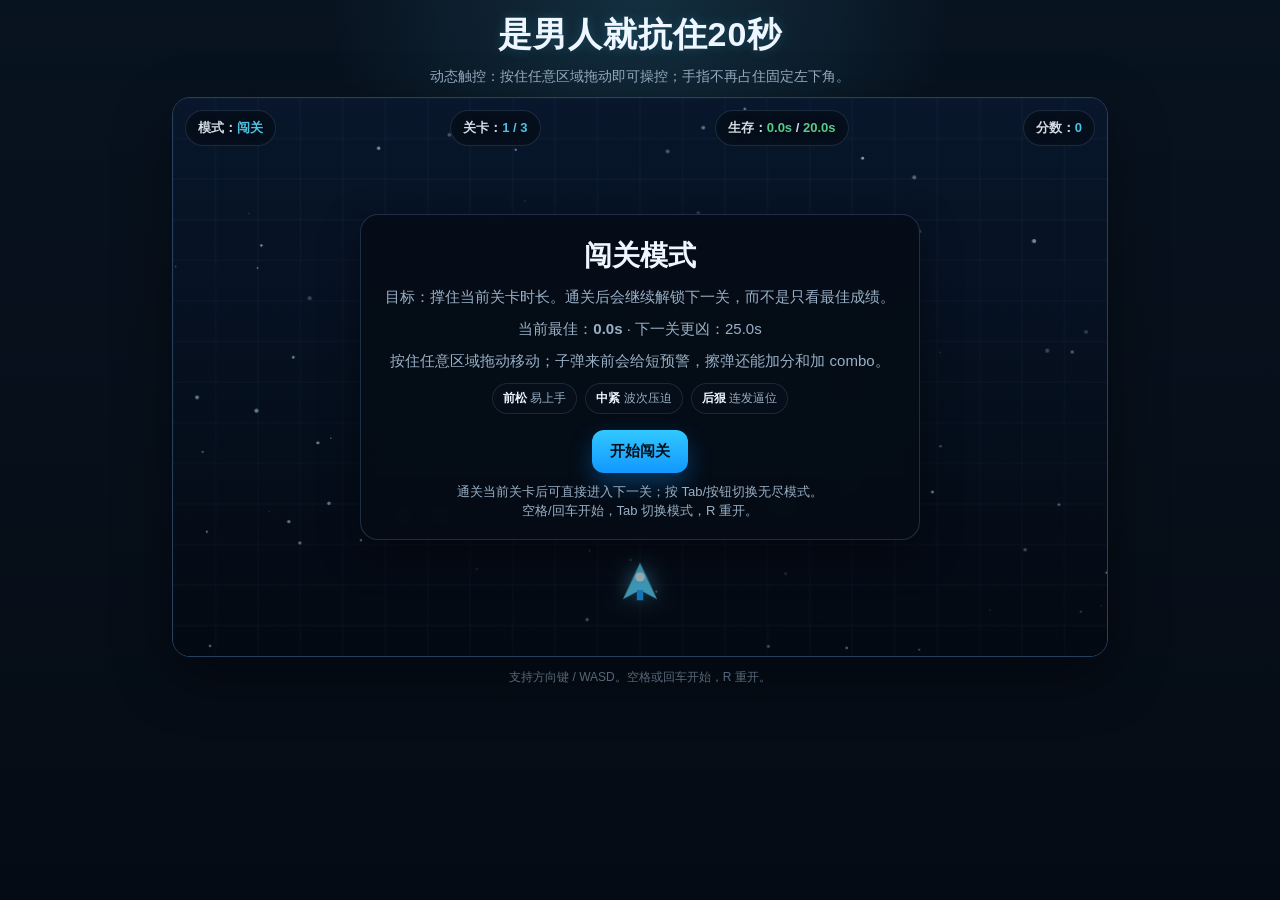
==== commit 544f8257: "Show milestone trophies on result screen" ====
--- a/index.html
+++ b/index.html
@@ -17,7 +17,7 @@
     .badge{background:rgba(4,10,18,.54);border:1px solid rgba(118,160,210,.22);border-radius:999px;padding:8px 12px;backdrop-filter:blur(6px);font-size:13px}
     .badge strong{color:var(--accent)} .badge.mode strong{color:var(--warn)} .badge.score strong{color:var(--ok)}
     .center-panel{position:absolute;inset:0;display:grid;place-items:center;padding:18px;background:linear-gradient(180deg,rgba(4,10,18,.10),rgba(4,10,18,.34));pointer-events:none}
-    .dialog{width:min(92%,560px);padding:22px 20px 18px;border-radius:18px;background:rgba(5,12,22,.86);border:1px solid rgba(110,160,220,.24);backdrop-filter:blur(8px);text-align:center;box-shadow:0 14px 40px rgba(0,0,0,.42);pointer-events:auto}.share-card{position:relative;overflow:hidden;background:radial-gradient(circle at top,rgba(87,217,255,.18),transparent 38%),linear-gradient(180deg,rgba(7,16,29,.96),rgba(4,10,18,.96));border:1px solid rgba(87,217,255,.24)}.share-badge{display:inline-block;margin:0 0 10px;padding:8px 12px;border-radius:999px;background:rgba(102,227,154,.12);border:1px solid rgba(102,227,154,.32);color:var(--ok);font-weight:900;letter-spacing:.5px}.share-hero{margin:2px 0 8px;font-size:clamp(34px,7vw,54px);font-weight:1000;line-height:1.02;color:#fff;text-shadow:0 0 18px rgba(87,217,255,.24)}.share-sub{margin:0 0 10px;color:var(--sub);font-size:14px;line-height:1.55}.share-grid{display:grid;grid-template-columns:repeat(2,minmax(0,1fr));gap:10px;margin:12px 0 8px}.share-stat{padding:10px 12px;border-radius:14px;background:rgba(7,16,29,.72);border:1px solid rgba(118,160,210,.18);text-align:left}.share-stat .k{display:block;color:var(--sub);font-size:12px;margin-bottom:4px}.share-stat .v{font-size:18px;font-weight:900;color:var(--text)}.share-quote{margin:10px 0 0;padding:10px 12px;border-radius:14px;background:rgba(87,217,255,.08);border:1px solid rgba(87,217,255,.18);color:#dff8ff;font-size:13px;line-height:1.5;text-align:left}.share-actions{display:flex;flex-wrap:wrap;justify-content:center;gap:10px}.share-actions button{margin-top:0;min-width:120px}
+    .dialog{width:min(92%,560px);padding:22px 20px 18px;border-radius:18px;background:rgba(5,12,22,.86);border:1px solid rgba(110,160,220,.24);backdrop-filter:blur(8px);text-align:center;box-shadow:0 14px 40px rgba(0,0,0,.42);pointer-events:auto}.share-card{position:relative;overflow:hidden;background:radial-gradient(circle at top,rgba(87,217,255,.18),transparent 38%),linear-gradient(180deg,rgba(7,16,29,.96),rgba(4,10,18,.96));border:1px solid rgba(87,217,255,.24)}.share-badge{display:inline-block;margin:0 0 10px;padding:8px 12px;border-radius:999px;background:rgba(102,227,154,.12);border:1px solid rgba(102,227,154,.32);color:var(--ok);font-weight:900;letter-spacing:.5px}.share-hero{margin:2px 0 8px;font-size:clamp(34px,7vw,54px);font-weight:1000;line-height:1.02;color:#fff;text-shadow:0 0 18px rgba(87,217,255,.24)}.share-sub{margin:0 0 10px;color:var(--sub);font-size:14px;line-height:1.55}.share-grid{display:grid;grid-template-columns:repeat(2,minmax(0,1fr));gap:10px;margin:12px 0 8px}.share-stat{padding:10px 12px;border-radius:14px;background:rgba(7,16,29,.72);border:1px solid rgba(118,160,210,.18);text-align:left}.share-stat .k{display:block;color:var(--sub);font-size:12px;margin-bottom:4px}.share-stat .v{font-size:18px;font-weight:900;color:var(--text)}.share-quote{margin:10px 0 0;padding:10px 12px;border-radius:14px;background:rgba(87,217,255,.08);border:1px solid rgba(87,217,255,.18);color:#dff8ff;font-size:13px;line-height:1.5;text-align:left}.share-actions{display:flex;flex-wrap:wrap;justify-content:center;gap:10px}.share-actions button{margin-top:0;min-width:120px}.trophy-panel{margin:12px 0 10px;padding:12px;border-radius:18px;background:radial-gradient(circle at top,rgba(255,191,71,.16),transparent 36%),linear-gradient(180deg,rgba(87,217,255,.12),rgba(102,227,154,.08));border:1px solid rgba(87,217,255,.22);box-shadow:0 0 0 1px rgba(87,217,255,.08),0 10px 30px rgba(0,0,0,.18)}.trophy-chip{display:block;margin:8px 0 0;padding:10px 12px;border-radius:14px;background:rgba(6,16,28,.6);border:1px solid rgba(134,176,224,.22);color:#f3fbff;font-weight:800;font-size:13px;line-height:1.45;text-align:left}.trophy-chip strong{color:var(--ok)}.trophy-head{display:flex;align-items:center;justify-content:space-between;gap:10px;margin-bottom:8px}.trophy-head .label{font-size:12px;letter-spacing:.18em;color:var(--warn);text-transform:uppercase}.trophy-head .title{font-size:16px;font-weight:900;color:#fff;text-shadow:0 0 12px rgba(87,217,255,.18)}
     .dialog h2{margin:0 0 10px;font-size:28px}.dialog p{margin:8px 0;color:var(--sub);line-height:1.6;font-size:15px}
     .controls{display:flex;flex-wrap:wrap;justify-content:center;gap:10px;margin-top:14px}.key{border:1px solid rgba(134,176,224,.28);background:rgba(11,24,42,.9);border-radius:10px;padding:8px 12px;min-width:54px;font-weight:800}
     button{pointer-events:auto;margin-top:16px;border:0;border-radius:12px;padding:12px 18px;font-size:15px;font-weight:800;background:linear-gradient(180deg,#31c8ff,#1297ff);color:#041018;cursor:pointer;box-shadow:0 10px 24px rgba(18,151,255,.32)}
@@ -61,6 +61,7 @@
 function ensureAudio(){const A=window.AudioContext||window.webkitAudioContext;if(!A)return null;if(!audioCtx)audioCtx=new A();if(audioCtx.state==='suspended')audioCtx.resume().catch(()=>{});return audioCtx}
 function beep(freq,duration=0.08,type='sine',gainValue=0.045,delay=0){const ac=ensureAudio();if(!ac)return;const t=ac.currentTime+delay;const osc=ac.createOscillator();const gain=ac.createGain();osc.type=type;osc.frequency.setValueAtTime(freq,t);gain.gain.setValueAtTime(0.0001,t);gain.gain.exponentialRampToValueAtTime(gainValue,t+0.012);gain.gain.exponentialRampToValueAtTime(0.0001,t+duration);osc.connect(gain);gain.connect(ac.destination);osc.start(t);osc.stop(t+duration+0.025)}
 function shareText(mode,rating,elapsed,score,graze,combo){const title=mode==='campaign'&&elapsed>=20?'大哥真男人':'再来一把';return `${title}｜${elapsed.toFixed(1)}秒｜${rating}｜分数${score}｜擦弹${graze}｜连击${combo}`}
+function milestoneList(elapsed){const items=[];if(elapsed>=10)items.push('成就解锁：初出茅庐 · <strong>小男孩廖行文</strong>');if(elapsed>=15)items.push('成就升级：渐入佳境 · <strong>郭闻潮形态启动</strong>');if(elapsed>=20)items.push('终极认证：<strong>西格玛男人刘宇</strong>');return items;}
 function vibrate(p){if('vibrate'in navigator)try{navigator.vibrate(p)}catch(_){} }
 function sfx(kind){if(kind==='start'){vibrate(18);beep(520,0.07,'triangle');beep(760,0.08,'triangle',0.04,0.08)}else if(kind==='hit'){vibrate([55,25,85]);beep(180,0.16,'sawtooth',0.055);beep(90,0.2,'square',0.04,0.11)}else if(kind==='win'){vibrate([24,24,24]);beep(660,0.08,'triangle');beep(880,0.08,'triangle',0.045,0.09);beep(1180,0.14,'triangle',0.045,0.18)}else if(kind==='graze'){beep(980,0.03,'sine',0.015)}else if(kind==='wave'){beep(240,0.05,'square',0.018)}else if(kind==='record'){vibrate([18,20,45]);beep(1040,0.08,'sine',0.035);beep(1380,0.12,'sine',0.035,0.08)}}
 const GAME={width:canvas.width,height:canvas.height,state:'ready',mode:'campaign',stageIndex:0,targetSurvival:20,countdown:3,elapsed:0,spawnTimer:0,waveTimer:0,nextWaveIn:0,waveStage:'warmup',wavePreview:0,waveType:'',lastWaveAt:0,stars:[],bullets:[],warnings:[],effects:[],keys:Object.create(null),touch:{active:false,id:null,x:0,y:0,startX:0,startY:0,originX:0,originY:0,offsetX:0,offsetY:0},lastTouchPos:{x:0,y:0},bestCampaign:PROGRESS.campaignBest||0,bestEndless:PROGRESS.endlessBest||0,score:0,graze:0,combo:0,comboTimer:0,milestones:{m10:false,m15:false,m20:false},player:{x:0,y:0,width:32,height:36,speed:300},uiLockUntil:0,clearBanner:'',pendingNext:false};
@@ -77,7 +78,7 @@
 function describeFail(){const t=GAME.elapsed;if(t<4)return'前期先稳住，别急着穿过弹幕密区';if(t<10)return'中段的扇形波开始收口，记得提前侧移';if(t<15)return'后段压迫感上来了，别在屏幕中心停太久';return'最后几秒最容易贪，保持斜向走位更安全'}
 function showReadyOverlay(){const meta=stageMeta();const best=GAME.mode==='campaign'?GAME.bestCampaign:GAME.bestEndless;overlay.innerHTML=`<div class="dialog"><h2>${GAME.mode==='campaign'?'闯关模式':'无尽模式'}</h2><p>目标：${meta.target===ENDLESS_TARGET?'尽量活更久':'撑住当前关卡时长'}。通关后会继续解锁下一关，而不是只看最佳成绩。</p><p>当前最佳：<strong class="ok">${best.toFixed(1)}s</strong>${GAME.mode==='campaign'&&GAME.stageIndex<2?` · 下一关更凶：${CAMPAIGN[GAME.stageIndex+1].target.toFixed(1)}s`:' · 无尽模式适合刷极限生存'}</p><p>按住任意区域拖动移动；子弹来前会给短预警，擦弹还能加分和加 combo。</p><div class="status-line"><span class="pill"><strong>前松</strong> 易上手</span><span class="pill"><strong>中紧</strong> 波次压迫</span><span class="pill"><strong>后狠</strong> 连发逼位</span></div><button id="startBtn">开始${GAME.mode==='campaign'?'闯关':'冲分'}</button><div class="hint">${GAME.mode==='campaign'?'通关当前关卡后可直接进入下一关；按 Tab/按钮切换无尽模式。':'无尽模式用于冲最长生存与最高评分。'}<br><span class="desktop-only">空格/回车开始，Tab 切换模式，R 重开。</span><span class="mobile-only">轻推即可，手指不用常驻占位。</span></div></div>`;document.getElementById('startBtn').onclick=startCountdown}
 function showCountdownOverlay(){overlay.innerHTML=`<div class="dialog"><h2>准备起飞</h2><p>倒计时 <span class="ok" style="font-weight:900;font-size:28px;">${Math.ceil(GAME.countdown)}</span></p><p>前 6 秒是上手段，后面会逐步加压。</p></div>`}
-function showResultOverlay(win){GAME.uiLockUntil=performance.now()+1600;const score=GAME.score;const rating=getRating(GAME.elapsed,GAME.targetSurvival,win);const isRecord=GAME.mode==='campaign'?GAME.elapsed>GAME.bestCampaign+0.049:GAME.elapsed>GAME.bestEndless+0.049;if(GAME.mode==='campaign'){GAME.bestCampaign=Math.max(GAME.bestCampaign,GAME.elapsed)}else GAME.bestEndless=Math.max(GAME.bestEndless,GAME.elapsed);if(isRecord){updateBestTexts();sfx('record')}sfx(win?'win':'hit');const share=shareText(GAME.mode,rating,GAME.elapsed,score,GAME.graze,GAME.combo);const shareHtml=win&&GAME.mode==='campaign'&&GAME.elapsed>=20?`<div class="share-badge">可截图分享</div><div class="share-hero">大哥真男人</div><p class="share-sub">这张结算页就是给你发朋友圈/群聊用的：大字、成绩、称号、擦弹数据都在，直接截就行。</p><div class="share-grid"><div class="share-stat"><span class="k">生存时长</span><span class="v">${GAME.elapsed.toFixed(1)}s</span></div><div class="share-stat"><span class="k">评分</span><span class="v">${rating}</span></div><div class="share-stat"><span class="k">分数</span><span class="v">${score}</span></div><div class="share-stat"><span class="k">擦弹 / 连击</span><span class="v">${GAME.graze} / ${GAME.combo}</span></div></div><div class="share-quote">${share}</div><div class="share-actions"><button id="copyBtn">复制分享文案</button><button id="restartBtn">再来一把</button></div>`:'';const nextModeBtn=GAME.mode==='campaign'&&win&&GAME.stageIndex<CAMPAIGN.length-1?`<button id="nextBtn">挑战第 ${GAME.stageIndex+2} 关</button>`:'';const nextLoopBtn=GAME.mode==='campaign'&&win&&GAME.stageIndex===CAMPAIGN.length-1?`<button id="endlessBtn">进入无尽模式</button>`:'';const restartLabel=win?'再来一轮':'重新挑战';const reason=win?`你已经摸到关卡节奏了，下一把可以冲更高评分。`:`${describeFail()}。`;overlay.innerHTML=`<div class="dialog ${win&&GAME.mode==='campaign'&&GAME.elapsed>=20?'share-card':''}"><h2 class="${win?'ok':'danger'}">${win?'通关成功':'本次被击中'}</h2>${isRecord?'<div class="badge" style="display:inline-block;margin:0 0 8px;padding:6px 10px;border-radius:999px;background:rgba(102,227,154,.12);border-color:rgba(102,227,154,.3);color:var(--ok);font-weight:900;">新纪录</div>':''}${shareHtml}<p>本次生存：<strong>${GAME.elapsed.toFixed(1)}s</strong> · 评分：<strong class="ok">${rating}</strong> · 分数：<strong class="ok">${score}</strong></p><p>${reason}</p><p>${win?'继续往下一关，压迫感会明显增加；':'重开前先看清预警和弹道节奏。'}${GAME.mode==='campaign'?` 当前关卡最佳：<strong class="ok">${GAME.bestCampaign.toFixed(1)}s</strong>`:` 无尽最佳：<strong class="ok">${GAME.bestEndless.toFixed(1)}s</strong>`}</p><div class="controls">${GAME.mode==='campaign'&&win&&GAME.stageIndex<CAMPAIGN.length-1?'<span class="key">下一关</span>':'<span class="key">重开</span>'}<span class="key">Tab</span><span class="key">R</span><span class="key">空格</span></div>${win&&GAME.mode==='campaign'&&GAME.elapsed>=20?'':`<button id="restartBtn">${restartLabel}</button>`}${nextModeBtn}${nextLoopBtn}<div class="hint">${GAME.mode==='campaign'&&win&&GAME.stageIndex<CAMPAIGN.length-1?'通关后立刻接更凶的下一关，别让手感断掉。':'无尽模式可专门冲极限分与极限生存。'}<br>R / 空格 / 回车 也能继续。</div></div>`;const restartBtn=document.getElementById('restartBtn');if(restartBtn)restartBtn.onclick=resetRoundAndStart;const copyBtn=document.getElementById('copyBtn');if(copyBtn)copyBtn.onclick=async()=>{try{await navigator.clipboard.writeText(share)}catch(_){const t=document.createElement('textarea');t.value=share;document.body.appendChild(t);t.select();document.execCommand('copy');t.remove()}};if(document.getElementById('nextBtn'))document.getElementById('nextBtn').onclick=()=>{setMode('campaign',Math.min(GAME.stageIndex+1,CAMPAIGN.length-1));resetRoundAndStart()};if(document.getElementById('endlessBtn'))document.getElementById('endlessBtn').onclick=()=>{setMode('endless',0);resetRoundAndStart()}}
+function showResultOverlay(win){GAME.uiLockUntil=performance.now()+1600;const score=GAME.score;const rating=getRating(GAME.elapsed,GAME.targetSurvival,win);const isRecord=GAME.mode==='campaign'?GAME.elapsed>GAME.bestCampaign+0.049:GAME.elapsed>GAME.bestEndless+0.049;if(GAME.mode==='campaign'){GAME.bestCampaign=Math.max(GAME.bestCampaign,GAME.elapsed)}else GAME.bestEndless=Math.max(GAME.bestEndless,GAME.elapsed);if(isRecord){updateBestTexts();sfx('record')}sfx(win?'win':'hit');const share=shareText(GAME.mode,rating,GAME.elapsed,score,GAME.graze,GAME.combo);const trophyItems=milestoneList(GAME.elapsed);const trophyHtml=trophyItems.length?`<div class="trophy-panel"><div class="trophy-head"><div class="label">Achievement</div><div class="title">阶段称号已解锁</div></div>${trophyItems.map(x=>`<div class="trophy-chip">✦ ${x}</div>`).join('')}</div>`:'';const shareHtml=win&&GAME.mode==='campaign'&&GAME.elapsed>=20?`<div class="share-badge">可截图分享</div><div class="share-hero">大哥真男人</div><p class="share-sub">这张结算页就是给你发朋友圈/群聊用的：大字、成绩、称号、擦弹数据都在，直接截就行。</p><div class="share-grid"><div class="share-stat"><span class="k">生存时长</span><span class="v">${GAME.elapsed.toFixed(1)}s</span></div><div class="share-stat"><span class="k">评分</span><span class="v">${rating}</span></div><div class="share-stat"><span class="k">分数</span><span class="v">${score}</span></div><div class="share-stat"><span class="k">擦弹 / 连击</span><span class="v">${GAME.graze} / ${GAME.combo}</span></div></div><div class="share-quote">${share}</div><div class="share-actions"><button id="copyBtn">复制分享文案</button><button id="restartBtn">再来一把</button></div>`:'';const nextModeBtn=GAME.mode==='campaign'&&win&&GAME.stageIndex<CAMPAIGN.length-1?`<button id="nextBtn">挑战第 ${GAME.stageIndex+2} 关</button>`:'';const nextLoopBtn=GAME.mode==='campaign'&&win&&GAME.stageIndex===CAMPAIGN.length-1?`<button id="endlessBtn">进入无尽模式</button>`:'';const restartLabel=win?'再来一轮':'重新挑战';const reason=win?`你已经摸到关卡节奏了，下一把可以冲更高评分。`:`${describeFail()}。`;overlay.innerHTML=`<div class="dialog ${win&&GAME.mode==='campaign'&&GAME.elapsed>=20?'share-card':''}"><h2 class="${win?'ok':'danger'}">${win?'通关成功':'本次被击中'}</h2>${isRecord?'<div class="badge" style="display:inline-block;margin:0 0 8px;padding:6px 10px;border-radius:999px;background:rgba(102,227,154,.12);border-color:rgba(102,227,154,.3);color:var(--ok);font-weight:900;">新纪录</div>':''}${trophyHtml}${shareHtml}<p>本次生存：<strong>${GAME.elapsed.toFixed(1)}s</strong> · 评分：<strong class="ok">${rating}</strong> · 分数：<strong class="ok">${score}</strong></p><p>${reason}</p><p>${win?'继续往下一关，压迫感会明显增加；':'重开前先看清预警和弹道节奏。'}${GAME.mode==='campaign'?` 当前关卡最佳：<strong class="ok">${GAME.bestCampaign.toFixed(1)}s</strong>`:` 无尽最佳：<strong class="ok">${GAME.bestEndless.toFixed(1)}s</strong>`}</p><div class="controls">${GAME.mode==='campaign'&&win&&GAME.stageIndex<CAMPAIGN.length-1?'<span class="key">下一关</span>':'<span class="key">重开</span>'}<span class="key">Tab</span><span class="key">R</span><span class="key">空格</span></div>${win&&GAME.mode==='campaign'&&GAME.elapsed>=20?'':`<button id="restartBtn">${restartLabel}</button>`}${nextModeBtn}${nextLoopBtn}<div class="hint">${GAME.mode==='campaign'&&win&&GAME.stageIndex<CAMPAIGN.length-1?'通关后立刻接更凶的下一关，别让手感断掉。':'无尽模式可专门冲极限分与极限生存。'}<br>R / 空格 / 回车 也能继续。</div></div>`;const restartBtn=document.getElementById('restartBtn');if(restartBtn)restartBtn.onclick=resetRoundAndStart;const copyBtn=document.getElementById('copyBtn');if(copyBtn)copyBtn.onclick=async()=>{try{await navigator.clipboard.writeText(share)}catch(_){const t=document.createElement('textarea');t.value=share;document.body.appendChild(t);t.select();document.execCommand('copy');t.remove()}};if(document.getElementById('nextBtn'))document.getElementById('nextBtn').onclick=()=>{setMode('campaign',Math.min(GAME.stageIndex+1,CAMPAIGN.length-1));resetRoundAndStart()};if(document.getElementById('endlessBtn'))document.getElementById('endlessBtn').onclick=()=>{setMode('endless',0);resetRoundAndStart()}}
 function startCountdown(){if(GAME.state!=='ready')return;sfx('start');GAME.state='countdown';GAME.countdown=3;showCountdownOverlay()}
 function resetRoundAndStart(){resetRound();startCountdown()}
 function startPlaying(){GAME.state='playing';GAME.elapsed=0;GAME.spawnTimer=0;GAME.waveTimer=0;GAME.wavePreview=0;GAME.bullets=[];GAME.warnings=[];GAME.effects=[];overlay.innerHTML='';if(GAME.mode==='campaign'){const meta=CAMPAIGN[GAME.stageIndex];GAME.targetSurvival=meta.target;targetText.textContent=meta.target.toFixed(1)+'s'}else{GAME.targetSurvival=ENDLESS_TARGET;targetText.textContent='∞'}}
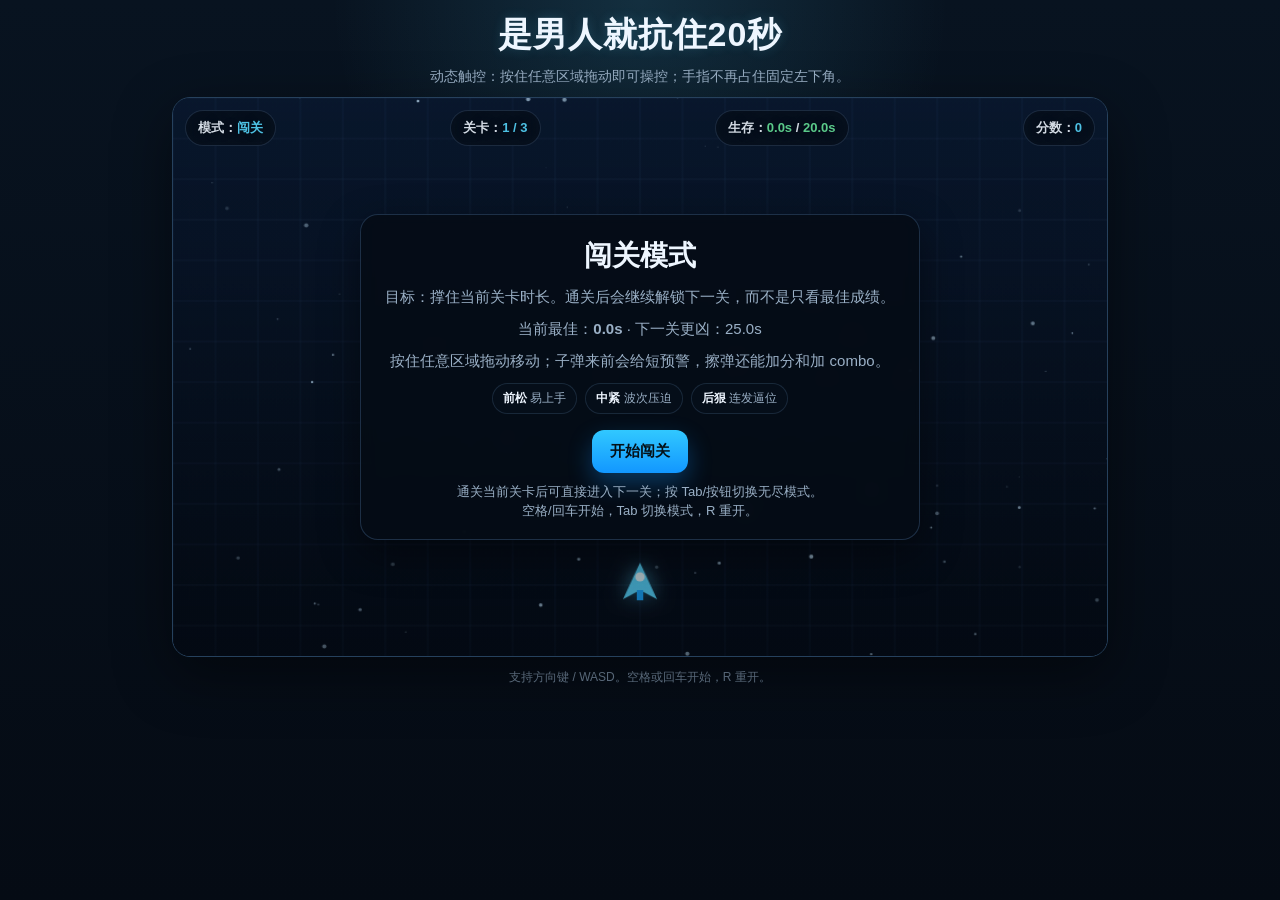
==== commit 5d2075fc: "Fix lower drag limit and milestone thresholds" ====
--- a/index.html
+++ b/index.html
@@ -61,7 +61,7 @@
 function ensureAudio(){const A=window.AudioContext||window.webkitAudioContext;if(!A)return null;if(!audioCtx)audioCtx=new A();if(audioCtx.state==='suspended')audioCtx.resume().catch(()=>{});return audioCtx}
 function beep(freq,duration=0.08,type='sine',gainValue=0.045,delay=0){const ac=ensureAudio();if(!ac)return;const t=ac.currentTime+delay;const osc=ac.createOscillator();const gain=ac.createGain();osc.type=type;osc.frequency.setValueAtTime(freq,t);gain.gain.setValueAtTime(0.0001,t);gain.gain.exponentialRampToValueAtTime(gainValue,t+0.012);gain.gain.exponentialRampToValueAtTime(0.0001,t+duration);osc.connect(gain);gain.connect(ac.destination);osc.start(t);osc.stop(t+duration+0.025)}
 function shareText(mode,rating,elapsed,score,graze,combo){const title=mode==='campaign'&&elapsed>=20?'大哥真男人':'再来一把';return `${title}｜${elapsed.toFixed(1)}秒｜${rating}｜分数${score}｜擦弹${graze}｜连击${combo}`}
-function milestoneList(elapsed){const items=[];if(elapsed>=10)items.push('成就解锁：初出茅庐 · <strong>小男孩廖行文</strong>');if(elapsed>=15)items.push('成就升级：渐入佳境 · <strong>郭闻潮形态启动</strong>');if(elapsed>=20)items.push('终极认证：<strong>西格玛男人刘宇</strong>');return items;}
+function milestoneList(elapsed){if(elapsed>=20)return['终极认证：<strong>西格玛男人刘宇</strong>'];if(elapsed>=11)return['成就升级：渐入佳境 · <strong>郭闻潮形态启动</strong>'];if(elapsed>=1)return['成就解锁：初出茅庐 · <strong>小男孩廖行文</strong>'];return [];}
 function vibrate(p){if('vibrate'in navigator)try{navigator.vibrate(p)}catch(_){} }
 function sfx(kind){if(kind==='start'){vibrate(18);beep(520,0.07,'triangle');beep(760,0.08,'triangle',0.04,0.08)}else if(kind==='hit'){vibrate([55,25,85]);beep(180,0.16,'sawtooth',0.055);beep(90,0.2,'square',0.04,0.11)}else if(kind==='win'){vibrate([24,24,24]);beep(660,0.08,'triangle');beep(880,0.08,'triangle',0.045,0.09);beep(1180,0.14,'triangle',0.045,0.18)}else if(kind==='graze'){beep(980,0.03,'sine',0.015)}else if(kind==='wave'){beep(240,0.05,'square',0.018)}else if(kind==='record'){vibrate([18,20,45]);beep(1040,0.08,'sine',0.035);beep(1380,0.12,'sine',0.035,0.08)}}
 const GAME={width:canvas.width,height:canvas.height,state:'ready',mode:'campaign',stageIndex:0,targetSurvival:20,countdown:3,elapsed:0,spawnTimer:0,waveTimer:0,nextWaveIn:0,waveStage:'warmup',wavePreview:0,waveType:'',lastWaveAt:0,stars:[],bullets:[],warnings:[],effects:[],keys:Object.create(null),touch:{active:false,id:null,x:0,y:0,startX:0,startY:0,originX:0,originY:0,offsetX:0,offsetY:0},lastTouchPos:{x:0,y:0},bestCampaign:PROGRESS.campaignBest||0,bestEndless:PROGRESS.endlessBest||0,score:0,graze:0,combo:0,comboTimer:0,milestones:{m10:false,m15:false,m20:false},player:{x:0,y:0,width:32,height:36,speed:300},uiLockUntil:0,clearBanner:'',pendingNext:false};
@@ -84,7 +84,7 @@
 function startPlaying(){GAME.state='playing';GAME.elapsed=0;GAME.spawnTimer=0;GAME.waveTimer=0;GAME.wavePreview=0;GAME.bullets=[];GAME.warnings=[];GAME.effects=[];overlay.innerHTML='';if(GAME.mode==='campaign'){const meta=CAMPAIGN[GAME.stageIndex];GAME.targetSurvival=meta.target;targetText.textContent=meta.target.toFixed(1)+'s'}else{GAME.targetSurvival=ENDLESS_TARGET;targetText.textContent='∞'}}
 function updateStars(dt){for(const s of GAME.stars){s.y+=s.speed*dt;if(s.y>GAME.height){s.y=-2;s.x=Math.random()*GAME.width}}}
 function getMoveAxis(){const up=GAME.keys['arrowup']||GAME.keys['w'];const down=GAME.keys['arrowdown']||GAME.keys['s'];const left=GAME.keys['arrowleft']||GAME.keys['a'];const right=GAME.keys['arrowright']||GAME.keys['d'];let dx=0,dy=0;if(up)dy-=1;if(down)dy+=1;if(left)dx-=1;if(right)dx+=1;if(dx&&dy){const n=Math.SQRT2;dx/=n;dy/=n}return{dx,dy}}
-function updatePlayer(dt){if(GAME.touch.active){const sensitivity=isMobile?1.12:0.9;const deadZone=8;const dx=GAME.touch.x-GAME.touch.startX;const dy=GAME.touch.y-GAME.touch.startY;const adx=Math.abs(dx),ady=Math.abs(dy);const sx=adx<deadZone?0:dx*sensitivity;const sy=ady<deadZone?0:dy*sensitivity;const floorPad=isMobile?96:72;const targetX=clamp(GAME.touch.originX+sx,GAME.player.width/2,GAME.width-GAME.player.width/2);const targetY=clamp(GAME.touch.originY+sy,GAME.player.height/2,GAME.height-floorPad);const targetCenterX=targetX;const targetCenterY=targetY;const currentCenterX=GAME.player.x+GAME.player.width/2;const currentCenterY=GAME.player.y+GAME.player.height/2;const follow=GAME.touch.offsetX===0&&GAME.touch.offsetY===0?0.2:0.16;GAME.touch.offsetX+=(targetCenterX-currentCenterX)*follow;GAME.touch.offsetY+=(targetCenterY-currentCenterY)*follow;GAME.touch.offsetX*=0.9;GAME.touch.offsetY*=0.9;const nx=GAME.player.x+GAME.touch.offsetX*dt*8;const ny=GAME.player.y+GAME.touch.offsetY*dt*8;GAME.player.x=clamp(nx,0,GAME.width-GAME.player.width);GAME.player.y=clamp(ny,0,GAME.height-GAME.player.height)}else{const a=getMoveAxis();const vx=a.dx*GAME.player.speed;const vy=a.dy*GAME.player.speed;GAME.player.x+=vx*dt;GAME.player.y+=vy*dt;GAME.player.x=clamp(GAME.player.x,0,GAME.width-GAME.player.width);GAME.player.y=clamp(GAME.player.y,0,GAME.height-GAME.player.height);GAME.touch.offsetX*=0.82;GAME.touch.offsetY*=0.82}}
+function updatePlayer(dt){if(GAME.touch.active){const sensitivity=isMobile?1.12:0.9;const deadZone=8;const dx=GAME.touch.x-GAME.touch.startX;const dy=GAME.touch.y-GAME.touch.startY;const adx=Math.abs(dx),ady=Math.abs(dy);const sx=adx<deadZone?0:dx*sensitivity;const sy=ady<deadZone?0:dy*sensitivity;const targetX=clamp(GAME.touch.originX+sx,GAME.player.width/2,GAME.width-GAME.player.width/2);const targetY=clamp(GAME.touch.originY+sy,GAME.player.height/2,GAME.height-GAME.player.height/2);const targetCenterX=targetX;const targetCenterY=targetY;const currentCenterX=GAME.player.x+GAME.player.width/2;const currentCenterY=GAME.player.y+GAME.player.height/2;const follow=GAME.touch.offsetX===0&&GAME.touch.offsetY===0?0.2:0.16;GAME.touch.offsetX+=(targetCenterX-currentCenterX)*follow;GAME.touch.offsetY+=(targetCenterY-currentCenterY)*follow;GAME.touch.offsetX*=0.9;GAME.touch.offsetY*=0.9;const nx=GAME.player.x+GAME.touch.offsetX*dt*8;const ny=GAME.player.y+GAME.touch.offsetY*dt*8;GAME.player.x=clamp(nx,0,GAME.width-GAME.player.width);GAME.player.y=clamp(ny,0,GAME.height-GAME.player.height)}else{const a=getMoveAxis();const vx=a.dx*GAME.player.speed;const vy=a.dy*GAME.player.speed;GAME.player.x+=vx*dt;GAME.player.y+=vy*dt;GAME.player.x=clamp(GAME.player.x,0,GAME.width-GAME.player.width);GAME.player.y=clamp(GAME.player.y,0,GAME.height-GAME.player.height);GAME.touch.offsetX*=0.82;GAME.touch.offsetY*=0.82}}
 function stagePhase(t){const meta=stageMeta();if(GAME.mode==='campaign'){if(t<meta.target*0.34)return'warmup';if(t<meta.target*0.72)return'pressure';return'panic'}return t<10?'warmup':t<22?'pressure':'panic'}
 function spawnConfig(t){const phase=stagePhase(t);const stageBoost=GAME.mode==='campaign'?GAME.stageIndex*0.12:0.34+Math.min(0.55,t/36);const base=phase==='warmup'?1.24:phase==='pressure'?0.72:0.48;const interval=Math.max(isMobile?0.22:0.15,base-stageBoost*0.28-Math.min(t*0.008,0.18));const count=phase==='warmup'?1:phase==='pressure'?2:GAME.mode==='campaign'&&GAME.stageIndex===2?3:2;const speedMin=(isMobile?106:118)+(phase==='warmup'?t*3.0:t*7)+stageBoost*56;const speedMax=(isMobile?156:190)+(phase==='warmup'?t*5.4:t*11)+stageBoost*72;const warningLead=phase==='warmup'?0.72:phase==='pressure'?0.4:0.28;return{phase,interval,count,speedMin,speedMax,warningLead}}
 function randomEdgeSpawn(){const side=Math.floor(Math.random()*4);if(side===0)return{x:Math.random()*GAME.width,y:-18,side};if(side===1)return{x:GAME.width+18,y:Math.random()*GAME.height,side};if(side===2)return{x:Math.random()*GAME.width,y:GAME.height+18,side};return{x:-18,y:Math.random()*GAME.height,side}}
@@ -95,8 +95,8 @@
 function checkCollision(){for(const b of GAME.bullets){if(circleRectHit(b.x,b.y,b.r,GAME.player.x,GAME.player.y,GAME.player.width,GAME.player.height)){GAME.state='gameover';showResultOverlay(false);return true}}return false}
 function checkWin(){if(GAME.elapsed>=GAME.targetSurvival){GAME.elapsed=GAME.targetSurvival;GAME.state='win';showResultOverlay(true);return true}return false}
 function updateWarnings(dt){const px=GAME.player.x+GAME.player.width/2,py=GAME.player.y+GAME.player.height/2;for(const w of GAME.warnings){w.ttl-=dt;if(w.ttl<0)w.ttl=0}GAME.warnings=GAME.warnings.filter(w=>w.ttl>0.02&&w.phase!=='gone');if(GAME.comboTimer>0){GAME.comboTimer-=dt;if(GAME.comboTimer<=0)GAME.combo=0}for(const e of GAME.effects)e.ttl-=dt;GAME.effects=GAME.effects.filter(e=>e.ttl>0)}
-function milestoneText(){if(GAME.elapsed>=20)return '终极认证：西格玛男人刘宇';if(GAME.elapsed>=15)return '成就升级：渐入佳境 · 郭闻潮形态启动';if(GAME.elapsed>=10)return '成就解锁：初出茅庐 · 小男孩廖行文';return ''}
-function checkMilestones(){const t=GAME.elapsed;const m=GAME.milestones;if(t>=10&&!m.m10){m.m10=true;GAME.effects.push({x:GAME.width/2,y:GAME.height*0.22,ttl:2.2,text:'成就解锁：初出茅庐 · 小男孩廖行文',color:'var(--warn)'});}if(t>=15&&!m.m15){m.m15=true;GAME.effects.push({x:GAME.width/2,y:GAME.height*0.28,ttl:2.2,text:'成就升级：渐入佳境 · 郭闻潮形态启动',color:'var(--accent)'});}if(t>=20&&!m.m20){m.m20=true;GAME.effects.push({x:GAME.width/2,y:GAME.height*0.34,ttl:2.6,text:'终极认证：西格玛男人刘宇',color:'var(--ok)'});}}
+function milestoneText(){if(GAME.elapsed>=20)return '终极认证：西格玛男人刘宇';if(GAME.elapsed>=11)return '成就升级：渐入佳境 · 郭闻潮形态启动';if(GAME.elapsed>=1)return '成就解锁：初出茅庐 · 小男孩廖行文';return ''}
+function checkMilestones(){const t=GAME.elapsed;const m=GAME.milestones;if(t>=1&&!m.m10){m.m10=true;GAME.effects.push({x:GAME.width/2,y:GAME.height*0.22,ttl:2.2,text:'成就解锁：初出茅庐 · 小男孩廖行文',color:'var(--warn)'});}if(t>=11&&!m.m15){m.m15=true;GAME.effects.push({x:GAME.width/2,y:GAME.height*0.28,ttl:2.2,text:'成就升级：渐入佳境 · 郭闻潮形态启动',color:'var(--accent)'});}if(t>=20&&!m.m20){m.m20=true;GAME.effects.push({x:GAME.width/2,y:GAME.height*0.34,ttl:2.6,text:'终极认证：西格玛男人刘宇',color:'var(--ok)'});}}
 function drawBackground(){ctx.clearRect(0,0,GAME.width,GAME.height);const g=ctx.createLinearGradient(0,0,0,GAME.height);g.addColorStop(0,'#0a1930');g.addColorStop(1,'#040a14');ctx.fillStyle=g;ctx.fillRect(0,0,GAME.width,GAME.height);const gridStep=isMobile?56:40;for(const s of GAME.stars){ctx.globalAlpha=s.alpha;ctx.fillStyle='#c7e8ff';ctx.beginPath();ctx.arc(s.x,s.y,s.r,0,Math.PI*2);ctx.fill()}ctx.globalAlpha=1;ctx.strokeStyle=`rgba(120,170,220,${isMobile?0.05:0.08})`;ctx.lineWidth=1;for(let x=0;x<GAME.width;x+=gridStep){ctx.beginPath();ctx.moveTo(x,0);ctx.lineTo(x,GAME.height);ctx.stroke()}for(let y=0;y<GAME.height;y+=gridStep){ctx.beginPath();ctx.moveTo(0,y);ctx.lineTo(GAME.width,y);ctx.stroke()}}
 function drawWarnings(){for(const w of GAME.warnings){const alpha=Math.max(0.1,Math.min(0.8,w.ttl));ctx.save();ctx.globalAlpha=alpha;ctx.strokeStyle=w.ttl<0.3?'rgba(255,106,106,.95)':'rgba(255,191,71,.85)';ctx.fillStyle=w.ttl<0.3?'rgba(255,106,106,.12)':'rgba(255,191,71,.10)';ctx.lineWidth=2;ctx.beginPath();ctx.arc(w.x,w.y,18+Math.sin((1-w.ttl)*10)*2,0,Math.PI*2);ctx.fill();ctx.stroke();ctx.restore()}}
 function drawBullets(){for(const b of GAME.bullets){const color=b.hue===42?'#ffcb52':'#ff5a5a';ctx.shadowBlur=isMobile?6:12;ctx.shadowColor=color;ctx.fillStyle=color;ctx.beginPath();ctx.arc(b.x,b.y,b.r,0,Math.PI*2);ctx.fill()}ctx.shadowBlur=0}
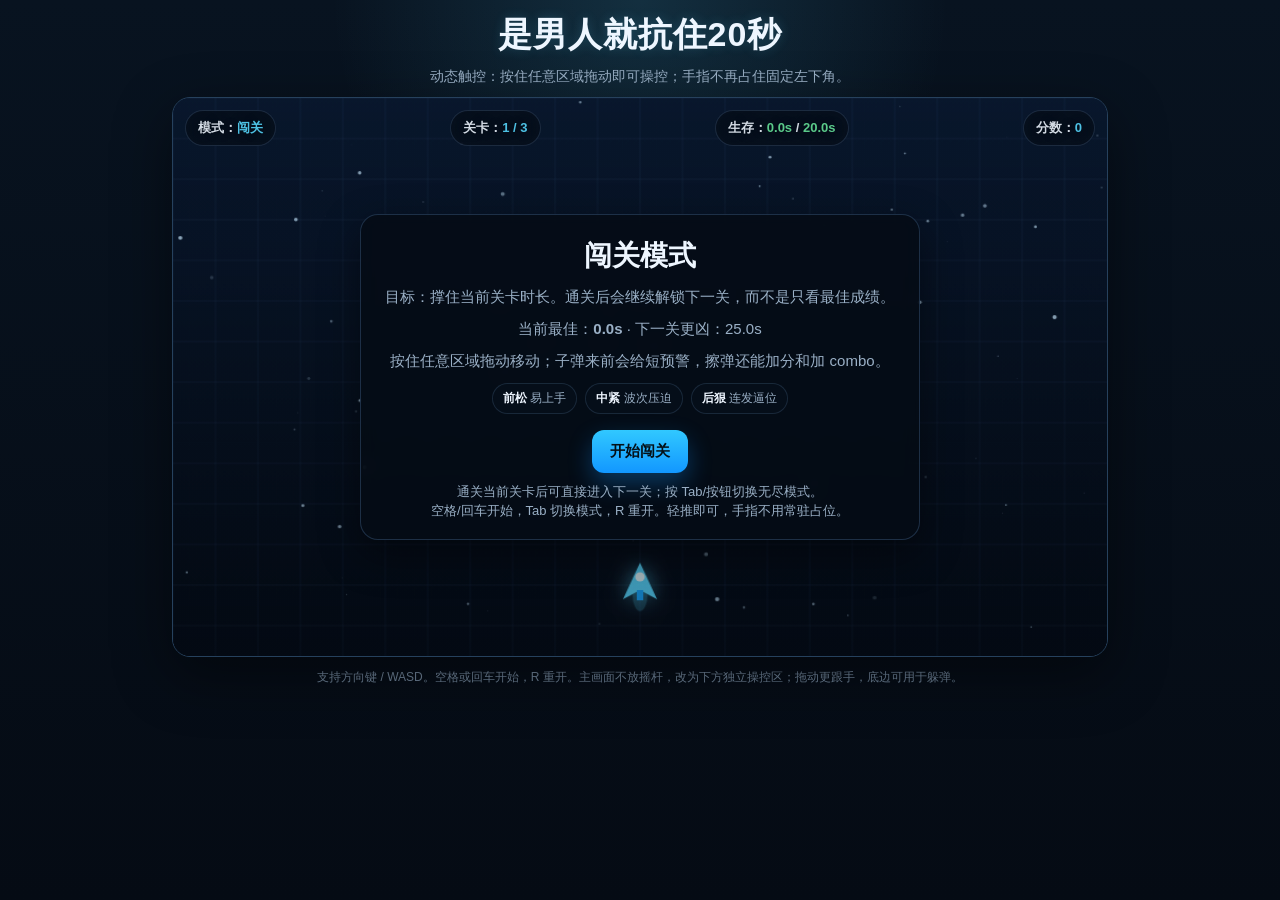
==== commit 9a140bf0: "Move controls below game and tighten collision" ====
--- a/index.html
+++ b/index.html
@@ -23,14 +23,16 @@
     button{pointer-events:auto;margin-top:16px;border:0;border-radius:12px;padding:12px 18px;font-size:15px;font-weight:800;background:linear-gradient(180deg,#31c8ff,#1297ff);color:#041018;cursor:pointer;box-shadow:0 10px 24px rgba(18,151,255,.32)}
     .hint{margin-top:10px;font-size:13px;color:var(--sub);line-height:1.45}
     .footer-note{margin-top:12px;color:var(--muted);font-size:12px;text-align:center;line-height:1.45}
-    .mobile-only{display:none}.desktop-only{display:inline}
-    .touch-layer{position:absolute;inset:0;pointer-events:none}
-    .touch-indicator{position:absolute;right:16px;bottom:16px;width:52px;height:52px;border-radius:50%;border:1px solid rgba(87,217,255,.28);background:radial-gradient(circle,rgba(87,217,255,.18),rgba(87,217,255,.04) 56%,transparent 72%);box-shadow:0 0 0 1px rgba(87,217,255,.10),0 0 14px rgba(87,217,255,.14);opacity:0;transform:scale(.72);transition:opacity .12s ease,transform .12s ease;pointer-events:none}
-    .touch-indicator.active{opacity:.7;transform:scale(1)}
+    .control-dock{display:none;margin-top:10px;padding:10px 12px 12px;border-radius:18px;border:1px solid rgba(87,217,255,.18);background:linear-gradient(180deg,rgba(7,16,29,.92),rgba(4,10,18,.96));box-shadow:0 10px 28px rgba(0,0,0,.28)}
+    .control-dock .label{font-size:11px;letter-spacing:.12em;text-transform:uppercase;color:var(--sub);margin-bottom:8px;text-align:center}
+    .control-pad{position:relative;height:110px;border-radius:16px;border:1px dashed rgba(87,217,255,.28);background:radial-gradient(circle at center,rgba(87,217,255,.10),transparent 58%),linear-gradient(180deg,rgba(8,20,34,.9),rgba(6,14,24,.96));overflow:hidden;touch-action:none;user-select:none;-webkit-user-select:none}
+    .control-pad::after{content:'下方操控区';position:absolute;left:50%;top:50%;transform:translate(-50%,-50%);font-size:12px;color:rgba(154,176,198,.7);pointer-events:none}
+    .touch-indicator{position:absolute;left:50%;top:50%;width:64px;height:64px;border-radius:50%;border:1px solid rgba(87,217,255,.34);background:radial-gradient(circle,rgba(87,217,255,.22),rgba(87,217,255,.06) 56%,transparent 74%);box-shadow:0 0 0 1px rgba(87,217,255,.10),0 0 18px rgba(87,217,255,.16);opacity:0;transform:translate(-50%,-50%) scale(.72);transition:opacity .12s ease,transform .12s ease;pointer-events:none}
+    .touch-indicator.active{opacity:.85;transform:translate(-50%,-50%) scale(1)}
     .status-line{display:flex;gap:8px;justify-content:center;flex-wrap:wrap;margin-top:10px}
     .pill{border:1px solid rgba(118,160,210,.18);border-radius:999px;padding:6px 10px;background:rgba(6,16,28,.5);color:var(--sub);font-size:12px}
     .pill strong{color:var(--text)}
-    @media (max-width:640px){body{align-items:start}.wrap{padding-bottom:max(8px,env(safe-area-inset-bottom))}.title{margin-bottom:6px}.subtitle{font-size:11px;margin-bottom:6px;line-height:1.35}.game-shell{aspect-ratio:10/14;max-height:calc(100svh - 126px);border-radius:14px}.topbar{top:8px;left:8px;right:8px;gap:5px}.badge{font-size:11px;padding:6px 8px}.center-panel{padding:8px;align-items:start;overflow:auto}.dialog{width:100%;max-height:calc(100svh - 170px);overflow:auto;padding:14px 12px 12px;border-radius:14px}.dialog h2{font-size:20px;margin-bottom:6px}.dialog p{font-size:12px;line-height:1.38;margin:6px 0}.share-hero{font-size:clamp(24px,8vw,34px);margin:0 0 6px}.share-sub,.share-quote{font-size:11px;line-height:1.38}.share-grid{gap:6px;margin:8px 0 6px}.share-stat{padding:8px 9px;border-radius:12px}.share-stat .k{font-size:10px;margin-bottom:2px}.share-stat .v{font-size:15px}.share-badge{margin:0 0 6px;padding:6px 10px;font-size:11px}.share-actions{gap:8px}.share-actions button{min-width:0;flex:1 1 0;padding:10px 10px;font-size:14px}.controls{display:none}.status-line{gap:6px;margin-top:8px}.pill{padding:5px 8px;font-size:11px}.hint{font-size:11px;line-height:1.35;margin-top:8px}.footer-note{font-size:11px;line-height:1.35;margin-top:8px}.mobile-only{display:inline}.desktop-only{display:none}button{width:100%;min-height:42px;font-size:15px;padding:10px 12px;margin-top:12px}}
+    @media (max-width:640px){body{align-items:start}.wrap{padding-bottom:max(8px,env(safe-area-inset-bottom))}.title{margin-bottom:6px}.subtitle{font-size:11px;margin-bottom:6px;line-height:1.35}.game-shell{aspect-ratio:10/12.8;max-height:calc(100svh - 248px);border-radius:14px}.topbar{top:8px;left:8px;right:8px;gap:5px}.badge{font-size:11px;padding:6px 8px}.center-panel{padding:8px;align-items:start;overflow:auto}.dialog{width:100%;max-height:calc(100svh - 170px);overflow:auto;padding:14px 12px 12px;border-radius:14px}.dialog h2{font-size:20px;margin-bottom:6px}.dialog p{font-size:12px;line-height:1.38;margin:6px 0}.share-hero{font-size:clamp(24px,8vw,34px);margin:0 0 6px}.share-sub,.share-quote{font-size:11px;line-height:1.38}.share-grid{gap:6px;margin:8px 0 6px}.share-stat{padding:8px 9px;border-radius:12px}.share-stat .k{font-size:10px;margin-bottom:2px}.share-stat .v{font-size:15px}.share-badge{margin:0 0 6px;padding:6px 10px;font-size:11px}.share-actions{gap:8px}.share-actions button{min-width:0;flex:1 1 0;padding:10px 10px;font-size:14px}.controls{display:none}.status-line{gap:6px;margin-top:8px}.pill{padding:5px 8px;font-size:11px}.hint{font-size:11px;line-height:1.35;margin-top:8px}.footer-note{font-size:11px;line-height:1.35;margin-top:8px}.control-dock{display:block}.mobile-only{display:inline}.desktop-only{display:none}button{width:100%;min-height:42px;font-size:15px;padding:10px 12px;margin-top:12px}}
   </style>
 </head>
 <body>
@@ -47,13 +49,16 @@
           <div class="badge">分数：<strong id="scoreText">0</strong></div>
         </div>
         <div class="center-panel" id="overlay"></div>
-        <div class="touch-layer"><div id="touchIndicator" class="touch-indicator" aria-hidden="true"></div></div>
       </div>
     </div>
-    <div class="footer-note"><span class="desktop-only">支持方向键 / WASD。空格或回车开始，R 重开。</span><span class="mobile-only">按住任意区域拖动控制飞机；松手即停，观察区不再被固定摇杆遮挡。</span></div>
+    <div class="control-dock mobile-only">
+      <div class="label">Control Dock</div>
+      <div id="controlPad" class="control-pad"><div id="touchIndicator" class="touch-indicator" aria-hidden="true"></div></div>
+    </div>
+    <div class="footer-note"><span class="desktop-only">支持方向键 / WASD。空格或回车开始，R 重开。</span><span class="mobile-only">主画面不放摇杆，改为下方独立操控区；拖动更跟手，底边可用于躲弹。</span></div>
   </div>
 <script>
-const canvas=document.getElementById('game');const ctx=canvas.getContext('2d');const overlay=document.getElementById('overlay');const timeText=document.getElementById('timeText');const targetText=document.getElementById('targetText');const scoreText=document.getElementById('scoreText');const stageText=document.getElementById('stageText');const modeText=document.getElementById('modeText');const touchIndicator=document.getElementById('touchIndicator');const isMobile=matchMedia('(max-width: 640px)').matches||navigator.maxTouchPoints>0;const STORAGE_KEY='isMan20sProgressV4';let audioCtx=null;
+const canvas=document.getElementById('game');const ctx=canvas.getContext('2d');const overlay=document.getElementById('overlay');const timeText=document.getElementById('timeText');const targetText=document.getElementById('targetText');const scoreText=document.getElementById('scoreText');const stageText=document.getElementById('stageText');const modeText=document.getElementById('modeText');const touchIndicator=document.getElementById('touchIndicator');const controlPad=document.getElementById('controlPad');const isMobile=matchMedia('(max-width: 640px)').matches||navigator.maxTouchPoints>0;const STORAGE_KEY='isMan20sProgressV4';let audioCtx=null;
 const CAMPAIGN=[{name:'第1关',target:20,profile:'warmup'},{name:'第2关',target:25,profile:'pressure'},{name:'第3关',target:30,profile:'panic'}];const ENDLESS_TARGET=9999;
 function loadProgress(){try{const raw=localStorage.getItem(STORAGE_KEY);if(!raw)return{campaignBest:0,endlessBest:0,lastMode:'campaign',lastStage:0};const v=JSON.parse(raw);return{campaignBest:+v.campaignBest||0,endlessBest:+v.endlessBest||0,lastMode:v.lastMode==='endless'?'endless':'campaign',lastStage:+v.lastStage||0};}catch(_){return{campaignBest:0,endlessBest:0,lastMode:'campaign',lastStage:0}}}
 function saveProgress(){try{localStorage.setItem(STORAGE_KEY,JSON.stringify(PROGRESS));}catch(_){} }
@@ -84,15 +89,15 @@
 function startPlaying(){GAME.state='playing';GAME.elapsed=0;GAME.spawnTimer=0;GAME.waveTimer=0;GAME.wavePreview=0;GAME.bullets=[];GAME.warnings=[];GAME.effects=[];overlay.innerHTML='';if(GAME.mode==='campaign'){const meta=CAMPAIGN[GAME.stageIndex];GAME.targetSurvival=meta.target;targetText.textContent=meta.target.toFixed(1)+'s'}else{GAME.targetSurvival=ENDLESS_TARGET;targetText.textContent='∞'}}
 function updateStars(dt){for(const s of GAME.stars){s.y+=s.speed*dt;if(s.y>GAME.height){s.y=-2;s.x=Math.random()*GAME.width}}}
 function getMoveAxis(){const up=GAME.keys['arrowup']||GAME.keys['w'];const down=GAME.keys['arrowdown']||GAME.keys['s'];const left=GAME.keys['arrowleft']||GAME.keys['a'];const right=GAME.keys['arrowright']||GAME.keys['d'];let dx=0,dy=0;if(up)dy-=1;if(down)dy+=1;if(left)dx-=1;if(right)dx+=1;if(dx&&dy){const n=Math.SQRT2;dx/=n;dy/=n}return{dx,dy}}
-function updatePlayer(dt){if(GAME.touch.active){const sensitivity=isMobile?1.12:0.9;const deadZone=8;const dx=GAME.touch.x-GAME.touch.startX;const dy=GAME.touch.y-GAME.touch.startY;const adx=Math.abs(dx),ady=Math.abs(dy);const sx=adx<deadZone?0:dx*sensitivity;const sy=ady<deadZone?0:dy*sensitivity;const targetX=clamp(GAME.touch.originX+sx,GAME.player.width/2,GAME.width-GAME.player.width/2);const targetY=clamp(GAME.touch.originY+sy,GAME.player.height/2,GAME.height-GAME.player.height/2);const targetCenterX=targetX;const targetCenterY=targetY;const currentCenterX=GAME.player.x+GAME.player.width/2;const currentCenterY=GAME.player.y+GAME.player.height/2;const follow=GAME.touch.offsetX===0&&GAME.touch.offsetY===0?0.2:0.16;GAME.touch.offsetX+=(targetCenterX-currentCenterX)*follow;GAME.touch.offsetY+=(targetCenterY-currentCenterY)*follow;GAME.touch.offsetX*=0.9;GAME.touch.offsetY*=0.9;const nx=GAME.player.x+GAME.touch.offsetX*dt*8;const ny=GAME.player.y+GAME.touch.offsetY*dt*8;GAME.player.x=clamp(nx,0,GAME.width-GAME.player.width);GAME.player.y=clamp(ny,0,GAME.height-GAME.player.height)}else{const a=getMoveAxis();const vx=a.dx*GAME.player.speed;const vy=a.dy*GAME.player.speed;GAME.player.x+=vx*dt;GAME.player.y+=vy*dt;GAME.player.x=clamp(GAME.player.x,0,GAME.width-GAME.player.width);GAME.player.y=clamp(GAME.player.y,0,GAME.height-GAME.player.height);GAME.touch.offsetX*=0.82;GAME.touch.offsetY*=0.82}}
+function updatePlayer(dt){if(GAME.touch.active){const sensitivity=isMobile?1.28:0.96;const deadZone=6;const dx=GAME.touch.x-GAME.touch.startX;const dy=GAME.touch.y-GAME.touch.startY;const adx=Math.abs(dx),ady=Math.abs(dy);const sx=adx<deadZone?0:dx*sensitivity;const sy=ady<deadZone?0:dy*sensitivity;const targetX=clamp(GAME.touch.originX+sx,GAME.player.width/2,GAME.width-GAME.player.width/2);const targetY=clamp(GAME.touch.originY+sy,GAME.player.height/2,GAME.height-GAME.player.height/2);const targetCenterX=targetX;const targetCenterY=targetY;const currentCenterX=GAME.player.x+GAME.player.width/2;const currentCenterY=GAME.player.y+GAME.player.height/2;const follow=isMobile?0.28:0.22;GAME.touch.offsetX+=(targetCenterX-currentCenterX)*follow;GAME.touch.offsetY+=(targetCenterY-currentCenterY)*follow;GAME.touch.offsetX*=0.94;GAME.touch.offsetY*=0.94;const nx=GAME.player.x+GAME.touch.offsetX*dt*8.8;const ny=GAME.player.y+GAME.touch.offsetY*dt*8.8;GAME.player.x=clamp(nx,0,GAME.width-GAME.player.width);GAME.player.y=clamp(ny,0,GAME.height-GAME.player.height)}else{const a=getMoveAxis();const vx=a.dx*GAME.player.speed;const vy=a.dy*GAME.player.speed;GAME.player.x+=vx*dt;GAME.player.y+=vy*dt;GAME.player.x=clamp(GAME.player.x,0,GAME.width-GAME.player.width);GAME.player.y=clamp(GAME.player.y,0,GAME.height-GAME.player.height);GAME.touch.offsetX*=0.78;GAME.touch.offsetY*=0.78}}
 function stagePhase(t){const meta=stageMeta();if(GAME.mode==='campaign'){if(t<meta.target*0.34)return'warmup';if(t<meta.target*0.72)return'pressure';return'panic'}return t<10?'warmup':t<22?'pressure':'panic'}
 function spawnConfig(t){const phase=stagePhase(t);const stageBoost=GAME.mode==='campaign'?GAME.stageIndex*0.12:0.34+Math.min(0.55,t/36);const base=phase==='warmup'?1.24:phase==='pressure'?0.72:0.48;const interval=Math.max(isMobile?0.22:0.15,base-stageBoost*0.28-Math.min(t*0.008,0.18));const count=phase==='warmup'?1:phase==='pressure'?2:GAME.mode==='campaign'&&GAME.stageIndex===2?3:2;const speedMin=(isMobile?106:118)+(phase==='warmup'?t*3.0:t*7)+stageBoost*56;const speedMax=(isMobile?156:190)+(phase==='warmup'?t*5.4:t*11)+stageBoost*72;const warningLead=phase==='warmup'?0.72:phase==='pressure'?0.4:0.28;return{phase,interval,count,speedMin,speedMax,warningLead}}
 function randomEdgeSpawn(){const side=Math.floor(Math.random()*4);if(side===0)return{x:Math.random()*GAME.width,y:-18,side};if(side===1)return{x:GAME.width+18,y:Math.random()*GAME.height,side};if(side===2)return{x:Math.random()*GAME.width,y:GAME.height+18,side};return{x:-18,y:Math.random()*GAME.height,side}}
 function addWarning(pos,eta,kind){GAME.warnings.push({x:pos.x,y:pos.y,ttl:eta,kind,phase:'incoming'})}
 function spawnBullets(){const cfg=spawnConfig(GAME.elapsed);while(GAME.spawnTimer>=cfg.interval){GAME.spawnTimer-=cfg.interval;for(let i=0;i<cfg.count;i++){const pos=randomEdgeSpawn();const px=GAME.player.x+GAME.player.width/2,py=GAME.player.y+GAME.player.height/2;const base=Math.atan2(py-pos.y,px-pos.x);const spread=cfg.phase==='panic'?0.82:0.56;const angle=base+(Math.random()-0.5)*spread;const speed=cfg.speedMin+Math.random()*(cfg.speedMax-cfg.speedMin);const r=(isMobile?4.2:5)+Math.random()*(isMobile?2.2:2.8);const warnSpeed=Math.max(120,speed);const distance=Math.hypot(px-pos.x,py-pos.y);const eta=distance/warnSpeed;addWarning(pos,Math.max(cfg.warningLead,Math.min(0.85,eta*0.55)),cfg.phase);GAME.bullets.push({x:pos.x,y:pos.y,vx:Math.cos(angle)*speed,vy:Math.sin(angle)*speed,r,hue:Math.random()>0.82?42:5,spawnedAt:GAME.elapsed,graze:false,warned:true})}if(Math.random()<0.12&&GAME.mode==='campaign')GAME.wavePreview=0.4;sfx('wave')}}
 function updateBullets(dt){const px=GAME.player.x+GAME.player.width/2,py=GAME.player.y+GAME.player.height/2;for(const b of GAME.bullets){b.x+=b.vx*dt;b.y+=b.vy*dt;const d=Math.hypot((b.x-px),(b.y-py));if(!b.graze&&d<b.r+20&&d>b.r+4){b.graze=true;GAME.graze+=1;GAME.combo+=1;GAME.comboTimer=1.2;GAME.score+=10+GAME.combo*2;GAME.effects.push({x:px,y:py,ttl:0.5,text:`擦弹 +${10+GAME.combo*2}`,color:'var(--ok)'}) ;sfx('graze')}}GAME.bullets=GAME.bullets.filter(b=>b.x>-60&&b.x<GAME.width+60&&b.y>-60&&b.y<GAME.height+60)}
-function circleRectHit(cx,cy,r,rx,ry,rw,rh){const nx=Math.max(rx,Math.min(cx,rx+rw)),ny=Math.max(ry,Math.min(cy,ry+rh)),dx=cx-nx,dy=cy-ny;return dx*dx+dy*dy<=r*r}
-function checkCollision(){for(const b of GAME.bullets){if(circleRectHit(b.x,b.y,b.r,GAME.player.x,GAME.player.y,GAME.player.width,GAME.player.height)){GAME.state='gameover';showResultOverlay(false);return true}}return false}
+function circleHit(cx,cy,r,px,py,pr){const dx=cx-px,dy=cy-py;return dx*dx+dy*dy<=(r+pr)*(r+pr)}
+function checkCollision(){const coreX=GAME.player.x+GAME.player.width/2;const coreY=GAME.player.y+GAME.player.height*0.42;const coreR=isMobile?7.5:8.5;for(const b of GAME.bullets){if(circleHit(b.x,b.y,b.r,coreX,coreY,coreR)){GAME.state='gameover';showResultOverlay(false);return true}}return false}
 function checkWin(){if(GAME.elapsed>=GAME.targetSurvival){GAME.elapsed=GAME.targetSurvival;GAME.state='win';showResultOverlay(true);return true}return false}
 function updateWarnings(dt){const px=GAME.player.x+GAME.player.width/2,py=GAME.player.y+GAME.player.height/2;for(const w of GAME.warnings){w.ttl-=dt;if(w.ttl<0)w.ttl=0}GAME.warnings=GAME.warnings.filter(w=>w.ttl>0.02&&w.phase!=='gone');if(GAME.comboTimer>0){GAME.comboTimer-=dt;if(GAME.comboTimer<=0)GAME.combo=0}for(const e of GAME.effects)e.ttl-=dt;GAME.effects=GAME.effects.filter(e=>e.ttl>0)}
 function milestoneText(){if(GAME.elapsed>=20)return '终极认证：西格玛男人刘宇';if(GAME.elapsed>=11)return '成就升级：渐入佳境 · 郭闻潮形态启动';if(GAME.elapsed>=1)return '成就解锁：初出茅庐 · 小男孩廖行文';return ''}
@@ -100,15 +105,17 @@
 function drawBackground(){ctx.clearRect(0,0,GAME.width,GAME.height);const g=ctx.createLinearGradient(0,0,0,GAME.height);g.addColorStop(0,'#0a1930');g.addColorStop(1,'#040a14');ctx.fillStyle=g;ctx.fillRect(0,0,GAME.width,GAME.height);const gridStep=isMobile?56:40;for(const s of GAME.stars){ctx.globalAlpha=s.alpha;ctx.fillStyle='#c7e8ff';ctx.beginPath();ctx.arc(s.x,s.y,s.r,0,Math.PI*2);ctx.fill()}ctx.globalAlpha=1;ctx.strokeStyle=`rgba(120,170,220,${isMobile?0.05:0.08})`;ctx.lineWidth=1;for(let x=0;x<GAME.width;x+=gridStep){ctx.beginPath();ctx.moveTo(x,0);ctx.lineTo(x,GAME.height);ctx.stroke()}for(let y=0;y<GAME.height;y+=gridStep){ctx.beginPath();ctx.moveTo(0,y);ctx.lineTo(GAME.width,y);ctx.stroke()}}
 function drawWarnings(){for(const w of GAME.warnings){const alpha=Math.max(0.1,Math.min(0.8,w.ttl));ctx.save();ctx.globalAlpha=alpha;ctx.strokeStyle=w.ttl<0.3?'rgba(255,106,106,.95)':'rgba(255,191,71,.85)';ctx.fillStyle=w.ttl<0.3?'rgba(255,106,106,.12)':'rgba(255,191,71,.10)';ctx.lineWidth=2;ctx.beginPath();ctx.arc(w.x,w.y,18+Math.sin((1-w.ttl)*10)*2,0,Math.PI*2);ctx.fill();ctx.stroke();ctx.restore()}}
 function drawBullets(){for(const b of GAME.bullets){const color=b.hue===42?'#ffcb52':'#ff5a5a';ctx.shadowBlur=isMobile?6:12;ctx.shadowColor=color;ctx.fillStyle=color;ctx.beginPath();ctx.arc(b.x,b.y,b.r,0,Math.PI*2);ctx.fill()}ctx.shadowBlur=0}
-function drawPlayer(){const {x,y,width,height}=GAME.player;ctx.save();ctx.translate(x+width/2,y+height/2);ctx.shadowBlur=isMobile?10:18;ctx.shadowColor='rgba(87,217,255,.45)';ctx.fillStyle='#59d8ff';ctx.beginPath();ctx.moveTo(0,-height/2);ctx.lineTo(width/2,height/2);ctx.lineTo(0,height/4);ctx.lineTo(-width/2,height/2);ctx.closePath();ctx.fill();ctx.fillStyle='#e9fcff';ctx.beginPath();ctx.arc(0,-4,4.5,0,Math.PI*2);ctx.fill();ctx.fillStyle='#1ba8ff';ctx.fillRect(-3,height/4,6,10);ctx.restore()}
-function drawEffects(){ctx.save();ctx.font=`${isMobile?12:14}px -apple-system,BlinkMacSystemFont,Segoe UI,PingFang SC,sans-serif`;ctx.textAlign='center';for(const e of GAME.effects){ctx.globalAlpha=Math.max(0,e.ttl/0.5);ctx.fillStyle='rgba(102,227,154,.95)';ctx.fillText(e.text,e.x,e.y-24*(1-e.ttl/0.5))}ctx.restore()}
+function drawPlayer(){const {x,y,width,height}=GAME.player;ctx.save();ctx.translate(x+width/2,y+height/2);ctx.shadowBlur=isMobile?10:18;ctx.shadowColor='rgba(87,217,255,.45)';ctx.fillStyle='rgba(87,217,255,.22)';ctx.beginPath();ctx.ellipse(0,height*0.38,7,16,0,0,Math.PI*2);ctx.fill();ctx.fillStyle='#59d8ff';ctx.beginPath();ctx.moveTo(0,-height/2);ctx.lineTo(width/2,height/2);ctx.lineTo(0,height/4);ctx.lineTo(-width/2,height/2);ctx.closePath();ctx.fill();ctx.fillStyle='#e9fcff';ctx.beginPath();ctx.arc(0,-4,4.5,0,Math.PI*2);ctx.fill();ctx.fillStyle='#1ba8ff';ctx.fillRect(-3,height/4,6,10);ctx.restore()}
+function drawEffects(){ctx.save();ctx.font=`${isMobile?12:14}px -apple-system,BlinkMacSystemFont,Segoe UI,PingFang SC,sans-serif`;ctx.textAlign='center';for(const e of GAME.effects){ctx.globalAlpha=Math.max(0,e.ttl/0.5);ctx.fillStyle=e.color||'rgba(102,227,154,.95)';ctx.shadowBlur=10;ctx.shadowColor=e.color||'rgba(102,227,154,.95)';ctx.fillText(e.text,e.x,e.y-24*(1-e.ttl/0.5))}ctx.restore()}
 function drawCenterPulse(){if(GAME.state!=='countdown')return;ctx.save();ctx.fillStyle='rgba(255,255,255,0.05)';ctx.beginPath();ctx.arc(GAME.width/2,GAME.height/2,88,0,Math.PI*2);ctx.fill();ctx.restore()}
 function render(){drawBackground();drawWarnings();drawBullets();drawPlayer();drawEffects();drawCenterPulse()}
 function updateHUD(){timeText.textContent=`${GAME.elapsed.toFixed(1)}s`;scoreText.textContent=String(GAME.score);refreshHUD();if(GAME.state==='countdown')showCountdownOverlay()}
 function loop(ts){if(!GAME.lastTime)GAME.lastTime=ts;const dt=Math.min(0.033,(ts-GAME.lastTime)/1000);GAME.lastTime=ts;updateStars(dt);if(GAME.state==='countdown'){GAME.countdown-=dt;if(GAME.countdown<=0)startPlaying()}else if(GAME.state==='playing'){GAME.elapsed+=dt;GAME.spawnTimer+=dt;GAME.waveTimer+=dt;GAME.score+=Math.floor(dt*2);updatePlayer(dt);spawnBullets();updateBullets(dt);updateWarnings(dt);checkMilestones();if(!checkCollision())checkWin()}updateHUD();render();requestAnimationFrame(loop)}
-function pointerToGame(e){const rect=canvas.getBoundingClientRect();const sx=GAME.width/rect.width,sy=GAME.height/rect.height;return{x:(e.clientX-rect.left)*sx,y:(e.clientY-rect.top)*sy}}
-function updateTouchIndicator(e,show){const p=pointerToGame(e);GAME.touch.x=clamp(p.x,0,GAME.width);GAME.touch.y=clamp(p.y,0,GAME.height);touchIndicator.classList.toggle('active',show)}
-canvas.addEventListener('pointerdown',e=>{e.preventDefault();canvas.setPointerCapture?.(e.pointerId);const p=pointerToGame(e);if(GAME.state==='ready'){GAME.touch.active=true;GAME.touch.id=e.pointerId;GAME.touch.startX=p.x;GAME.touch.startY=p.y;GAME.touch.originX=GAME.player.x+GAME.player.width/2;GAME.touch.originY=GAME.player.y+GAME.player.height/2;GAME.touch.offsetX=0;GAME.touch.offsetY=0;updateTouchIndicator(e,true);startCountdown();return}if(GAME.state==='gameover'||GAME.state==='win')return;GAME.touch.active=true;GAME.touch.id=e.pointerId;GAME.touch.startX=p.x;GAME.touch.startY=p.y;GAME.touch.originX=GAME.player.x+GAME.player.width/2;GAME.touch.originY=GAME.player.y+GAME.player.height/2;GAME.touch.offsetX=0;GAME.touch.offsetY=0;updateTouchIndicator(e,true)},{passive:false});canvas.addEventListener('pointermove',e=>{if(!GAME.touch.active||GAME.touch.id!==e.pointerId)return;e.preventDefault();const p=pointerToGame(e);GAME.touch.x=clamp(p.x,0,GAME.width);GAME.touch.y=clamp(p.y,0,GAME.height);updateTouchIndicator(e,true)},{passive:false});function endPointer(e){if(GAME.touch.id!==e.pointerId)return;GAME.touch.active=false;GAME.touch.id=null;GAME.touch.offsetX*=0.5;GAME.touch.offsetY*=0.5;touchIndicator.classList.remove('active')}canvas.addEventListener('pointerup',endPointer);canvas.addEventListener('pointercancel',endPointer)
+function pointerToArea(e,el,w,h){const rect=el.getBoundingClientRect();const sx=w/rect.width,sy=h/rect.height;return{x:(e.clientX-rect.left)*sx,y:(e.clientY-rect.top)*sy}}
+function pointerToGame(e){return pointerToArea(e,canvas,GAME.width,GAME.height)}
+function pointerToPad(e){if(!controlPad)return pointerToGame(e);return pointerToArea(e,controlPad,GAME.width,GAME.height)}
+function updateTouchIndicator(e,show){const p=(isMobile&&controlPad)?pointerToPad(e):pointerToGame(e);GAME.touch.x=clamp(p.x,0,GAME.width);GAME.touch.y=clamp(p.y,0,GAME.height);if(controlPad){const rect=(isMobile&&controlPad?controlPad:canvas).getBoundingClientRect();const x=e.clientX-rect.left;const y=e.clientY-rect.top;touchIndicator.style.left=`${x}px`;touchIndicator.style.top=`${y}px`;}touchIndicator.classList.toggle('active',show)}
+const touchSurface=()=>isMobile&&controlPad?controlPad:canvas;function startTouchFromEvent(e){const p=(isMobile&&controlPad)?pointerToPad(e):pointerToGame(e);GAME.touch.active=true;GAME.touch.id=e.pointerId;GAME.touch.startX=p.x;GAME.touch.startY=p.y;GAME.touch.originX=GAME.player.x+GAME.player.width/2;GAME.touch.originY=GAME.player.y+GAME.player.height/2;GAME.touch.offsetX=0;GAME.touch.offsetY=0;updateTouchIndicator(e,true)}touchSurface().addEventListener('pointerdown',e=>{e.preventDefault();touchSurface().setPointerCapture?.(e.pointerId);if(GAME.state==='ready'){startTouchFromEvent(e);startCountdown();return}if(GAME.state==='gameover'||GAME.state==='win')return;startTouchFromEvent(e)},{passive:false});touchSurface().addEventListener('pointermove',e=>{if(!GAME.touch.active||GAME.touch.id!==e.pointerId)return;e.preventDefault();const p=(isMobile&&controlPad)?pointerToPad(e):pointerToGame(e);GAME.touch.x=clamp(p.x,0,GAME.width);GAME.touch.y=clamp(p.y,0,GAME.height);updateTouchIndicator(e,true)},{passive:false});function endPointer(e){if(GAME.touch.id!==e.pointerId)return;GAME.touch.active=false;GAME.touch.id=null;GAME.touch.offsetX*=0.45;GAME.touch.offsetY*=0.45;touchIndicator.classList.remove('active')}touchSurface().addEventListener('pointerup',endPointer);touchSurface().addEventListener('pointercancel',endPointer)
 window.addEventListener('keydown',e=>{const key=e.key.toLowerCase();GAME.keys[key]=true;if(['arrowup','arrowdown','arrowleft','arrowright',' '].includes(key))e.preventDefault();if((GAME.state==='ready'||GAME.state==='gameover'||GAME.state==='win')&&(key===' '||key==='enter')){if(performance.now()>=GAME.uiLockUntil)resetRoundAndStart()}if(GAME.state==='ready'&&(key===' '||key==='enter'))startCountdown();if((GAME.state==='gameover'||GAME.state==='win')&&key==='r'&&performance.now()>=GAME.uiLockUntil)resetRoundAndStart();if(key==='tab'){e.preventDefault();if(performance.now()>=GAME.uiLockUntil){if(GAME.mode==='campaign'){setMode('endless',0)}else{setMode('campaign',Math.min(GAME.stageIndex||0,2))}resetRound()}}});window.addEventListener('keyup',e=>{GAME.keys[e.key.toLowerCase()]=false})
 function resetRoundAndStart(){resetRound();startCountdown()}
 function showStartingState(){setMode(PROGRESS.lastMode||'campaign',PROGRESS.lastStage||0);resetRound()}
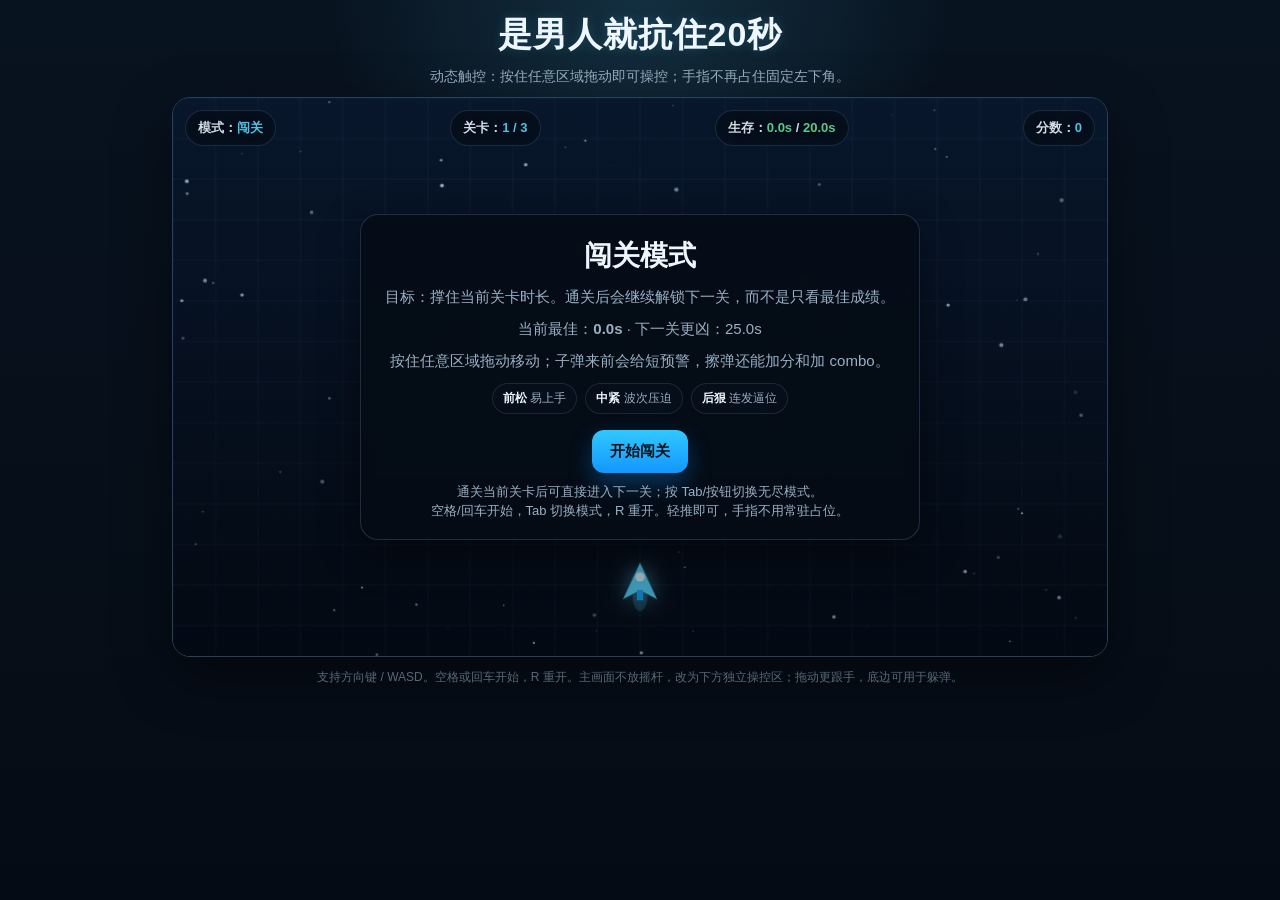
==== commit 0ebb8a04: "Stabilize lower control dock" ====
--- a/index.html
+++ b/index.html
@@ -89,7 +89,7 @@
 function startPlaying(){GAME.state='playing';GAME.elapsed=0;GAME.spawnTimer=0;GAME.waveTimer=0;GAME.wavePreview=0;GAME.bullets=[];GAME.warnings=[];GAME.effects=[];overlay.innerHTML='';if(GAME.mode==='campaign'){const meta=CAMPAIGN[GAME.stageIndex];GAME.targetSurvival=meta.target;targetText.textContent=meta.target.toFixed(1)+'s'}else{GAME.targetSurvival=ENDLESS_TARGET;targetText.textContent='∞'}}
 function updateStars(dt){for(const s of GAME.stars){s.y+=s.speed*dt;if(s.y>GAME.height){s.y=-2;s.x=Math.random()*GAME.width}}}
 function getMoveAxis(){const up=GAME.keys['arrowup']||GAME.keys['w'];const down=GAME.keys['arrowdown']||GAME.keys['s'];const left=GAME.keys['arrowleft']||GAME.keys['a'];const right=GAME.keys['arrowright']||GAME.keys['d'];let dx=0,dy=0;if(up)dy-=1;if(down)dy+=1;if(left)dx-=1;if(right)dx+=1;if(dx&&dy){const n=Math.SQRT2;dx/=n;dy/=n}return{dx,dy}}
-function updatePlayer(dt){if(GAME.touch.active){const sensitivity=isMobile?1.28:0.96;const deadZone=6;const dx=GAME.touch.x-GAME.touch.startX;const dy=GAME.touch.y-GAME.touch.startY;const adx=Math.abs(dx),ady=Math.abs(dy);const sx=adx<deadZone?0:dx*sensitivity;const sy=ady<deadZone?0:dy*sensitivity;const targetX=clamp(GAME.touch.originX+sx,GAME.player.width/2,GAME.width-GAME.player.width/2);const targetY=clamp(GAME.touch.originY+sy,GAME.player.height/2,GAME.height-GAME.player.height/2);const targetCenterX=targetX;const targetCenterY=targetY;const currentCenterX=GAME.player.x+GAME.player.width/2;const currentCenterY=GAME.player.y+GAME.player.height/2;const follow=isMobile?0.28:0.22;GAME.touch.offsetX+=(targetCenterX-currentCenterX)*follow;GAME.touch.offsetY+=(targetCenterY-currentCenterY)*follow;GAME.touch.offsetX*=0.94;GAME.touch.offsetY*=0.94;const nx=GAME.player.x+GAME.touch.offsetX*dt*8.8;const ny=GAME.player.y+GAME.touch.offsetY*dt*8.8;GAME.player.x=clamp(nx,0,GAME.width-GAME.player.width);GAME.player.y=clamp(ny,0,GAME.height-GAME.player.height)}else{const a=getMoveAxis();const vx=a.dx*GAME.player.speed;const vy=a.dy*GAME.player.speed;GAME.player.x+=vx*dt;GAME.player.y+=vy*dt;GAME.player.x=clamp(GAME.player.x,0,GAME.width-GAME.player.width);GAME.player.y=clamp(GAME.player.y,0,GAME.height-GAME.player.height);GAME.touch.offsetX*=0.78;GAME.touch.offsetY*=0.78}}
+function updatePlayer(dt){if(GAME.touch.active){const sensitivity=isMobile?0.9:0.96;const deadZone=3;const dx=GAME.touch.x-GAME.touch.startX;const dy=GAME.touch.y-GAME.touch.startY;const adx=Math.abs(dx),ady=Math.abs(dy);const sx=adx<deadZone?0:dx*sensitivity;const sy=ady<deadZone?0:dy*sensitivity;const targetX=clamp(GAME.touch.originX+sx,GAME.player.width/2,GAME.width-GAME.player.width/2);const targetY=clamp(GAME.touch.originY+sy,GAME.player.height/2,GAME.height-GAME.player.height/2);const targetCenterX=targetX;const targetCenterY=targetY;const currentCenterX=GAME.player.x+GAME.player.width/2;const currentCenterY=GAME.player.y+GAME.player.height/2;const follow=isMobile?0.38:0.22;GAME.touch.offsetX+=(targetCenterX-currentCenterX)*follow;GAME.touch.offsetY+=(targetCenterY-currentCenterY)*follow;GAME.touch.offsetX*=0.9;GAME.touch.offsetY*=0.9;const nx=GAME.player.x+GAME.touch.offsetX*dt*10.5;const ny=GAME.player.y+GAME.touch.offsetY*dt*10.5;GAME.player.x=clamp(nx,0,GAME.width-GAME.player.width);GAME.player.y=clamp(ny,0,GAME.height-GAME.player.height)}else{const a=getMoveAxis();const vx=a.dx*GAME.player.speed;const vy=a.dy*GAME.player.speed;GAME.player.x+=vx*dt;GAME.player.y+=vy*dt;GAME.player.x=clamp(GAME.player.x,0,GAME.width-GAME.player.width);GAME.player.y=clamp(GAME.player.y,0,GAME.height-GAME.player.height);GAME.touch.offsetX*=0.68;GAME.touch.offsetY*=0.68}}
 function stagePhase(t){const meta=stageMeta();if(GAME.mode==='campaign'){if(t<meta.target*0.34)return'warmup';if(t<meta.target*0.72)return'pressure';return'panic'}return t<10?'warmup':t<22?'pressure':'panic'}
 function spawnConfig(t){const phase=stagePhase(t);const stageBoost=GAME.mode==='campaign'?GAME.stageIndex*0.12:0.34+Math.min(0.55,t/36);const base=phase==='warmup'?1.24:phase==='pressure'?0.72:0.48;const interval=Math.max(isMobile?0.22:0.15,base-stageBoost*0.28-Math.min(t*0.008,0.18));const count=phase==='warmup'?1:phase==='pressure'?2:GAME.mode==='campaign'&&GAME.stageIndex===2?3:2;const speedMin=(isMobile?106:118)+(phase==='warmup'?t*3.0:t*7)+stageBoost*56;const speedMax=(isMobile?156:190)+(phase==='warmup'?t*5.4:t*11)+stageBoost*72;const warningLead=phase==='warmup'?0.72:phase==='pressure'?0.4:0.28;return{phase,interval,count,speedMin,speedMax,warningLead}}
 function randomEdgeSpawn(){const side=Math.floor(Math.random()*4);if(side===0)return{x:Math.random()*GAME.width,y:-18,side};if(side===1)return{x:GAME.width+18,y:Math.random()*GAME.height,side};if(side===2)return{x:Math.random()*GAME.width,y:GAME.height+18,side};return{x:-18,y:Math.random()*GAME.height,side}}
@@ -113,9 +113,9 @@
 function loop(ts){if(!GAME.lastTime)GAME.lastTime=ts;const dt=Math.min(0.033,(ts-GAME.lastTime)/1000);GAME.lastTime=ts;updateStars(dt);if(GAME.state==='countdown'){GAME.countdown-=dt;if(GAME.countdown<=0)startPlaying()}else if(GAME.state==='playing'){GAME.elapsed+=dt;GAME.spawnTimer+=dt;GAME.waveTimer+=dt;GAME.score+=Math.floor(dt*2);updatePlayer(dt);spawnBullets();updateBullets(dt);updateWarnings(dt);checkMilestones();if(!checkCollision())checkWin()}updateHUD();render();requestAnimationFrame(loop)}
 function pointerToArea(e,el,w,h){const rect=el.getBoundingClientRect();const sx=w/rect.width,sy=h/rect.height;return{x:(e.clientX-rect.left)*sx,y:(e.clientY-rect.top)*sy}}
 function pointerToGame(e){return pointerToArea(e,canvas,GAME.width,GAME.height)}
-function pointerToPad(e){if(!controlPad)return pointerToGame(e);return pointerToArea(e,controlPad,GAME.width,GAME.height)}
-function updateTouchIndicator(e,show){const p=(isMobile&&controlPad)?pointerToPad(e):pointerToGame(e);GAME.touch.x=clamp(p.x,0,GAME.width);GAME.touch.y=clamp(p.y,0,GAME.height);if(controlPad){const rect=(isMobile&&controlPad?controlPad:canvas).getBoundingClientRect();const x=e.clientX-rect.left;const y=e.clientY-rect.top;touchIndicator.style.left=`${x}px`;touchIndicator.style.top=`${y}px`;}touchIndicator.classList.toggle('active',show)}
-const touchSurface=()=>isMobile&&controlPad?controlPad:canvas;function startTouchFromEvent(e){const p=(isMobile&&controlPad)?pointerToPad(e):pointerToGame(e);GAME.touch.active=true;GAME.touch.id=e.pointerId;GAME.touch.startX=p.x;GAME.touch.startY=p.y;GAME.touch.originX=GAME.player.x+GAME.player.width/2;GAME.touch.originY=GAME.player.y+GAME.player.height/2;GAME.touch.offsetX=0;GAME.touch.offsetY=0;updateTouchIndicator(e,true)}touchSurface().addEventListener('pointerdown',e=>{e.preventDefault();touchSurface().setPointerCapture?.(e.pointerId);if(GAME.state==='ready'){startTouchFromEvent(e);startCountdown();return}if(GAME.state==='gameover'||GAME.state==='win')return;startTouchFromEvent(e)},{passive:false});touchSurface().addEventListener('pointermove',e=>{if(!GAME.touch.active||GAME.touch.id!==e.pointerId)return;e.preventDefault();const p=(isMobile&&controlPad)?pointerToPad(e):pointerToGame(e);GAME.touch.x=clamp(p.x,0,GAME.width);GAME.touch.y=clamp(p.y,0,GAME.height);updateTouchIndicator(e,true)},{passive:false});function endPointer(e){if(GAME.touch.id!==e.pointerId)return;GAME.touch.active=false;GAME.touch.id=null;GAME.touch.offsetX*=0.45;GAME.touch.offsetY*=0.45;touchIndicator.classList.remove('active')}touchSurface().addEventListener('pointerup',endPointer);touchSurface().addEventListener('pointercancel',endPointer)
+function pointerToPad(e){if(!controlPad)return pointerToGame(e);const rect=controlPad.getBoundingClientRect();return{x:e.clientX-rect.left,y:e.clientY-rect.top}}
+function updateTouchIndicator(e,show){const p=(isMobile&&controlPad)?pointerToPad(e):pointerToGame(e);GAME.touch.x=clamp(p.x,-9999,9999);GAME.touch.y=clamp(p.y,-9999,9999);if(controlPad){const rect=(isMobile&&controlPad?controlPad:canvas).getBoundingClientRect();const x=e.clientX-rect.left;const y=e.clientY-rect.top;touchIndicator.style.left=`${x}px`;touchIndicator.style.top=`${y}px`;}touchIndicator.classList.toggle('active',show)}
+const touchSurface=()=>isMobile&&controlPad?controlPad:canvas;function startTouchFromEvent(e){const p=(isMobile&&controlPad)?pointerToPad(e):pointerToGame(e);GAME.touch.active=true;GAME.touch.id=e.pointerId;GAME.touch.startX=p.x;GAME.touch.startY=p.y;GAME.touch.originX=GAME.player.x+GAME.player.width/2;GAME.touch.originY=GAME.player.y+GAME.player.height/2;GAME.touch.offsetX=0;GAME.touch.offsetY=0;updateTouchIndicator(e,true)}touchSurface().addEventListener('pointerdown',e=>{e.preventDefault();touchSurface().setPointerCapture?.(e.pointerId);if(GAME.state==='ready'){startTouchFromEvent(e);startCountdown();return}if(GAME.state==='gameover'||GAME.state==='win')return;startTouchFromEvent(e)},{passive:false});touchSurface().addEventListener('pointermove',e=>{if(!GAME.touch.active||GAME.touch.id!==e.pointerId)return;e.preventDefault();const p=(isMobile&&controlPad)?pointerToPad(e):pointerToGame(e);GAME.touch.x=p.x;GAME.touch.y=p.y;updateTouchIndicator(e,true)},{passive:false});function endPointer(e){if(GAME.touch.id!==e.pointerId)return;GAME.touch.active=false;GAME.touch.id=null;GAME.touch.offsetX*=0.35;GAME.touch.offsetY*=0.35;touchIndicator.classList.remove('active')}touchSurface().addEventListener('pointerup',endPointer);touchSurface().addEventListener('pointercancel',endPointer)
 window.addEventListener('keydown',e=>{const key=e.key.toLowerCase();GAME.keys[key]=true;if(['arrowup','arrowdown','arrowleft','arrowright',' '].includes(key))e.preventDefault();if((GAME.state==='ready'||GAME.state==='gameover'||GAME.state==='win')&&(key===' '||key==='enter')){if(performance.now()>=GAME.uiLockUntil)resetRoundAndStart()}if(GAME.state==='ready'&&(key===' '||key==='enter'))startCountdown();if((GAME.state==='gameover'||GAME.state==='win')&&key==='r'&&performance.now()>=GAME.uiLockUntil)resetRoundAndStart();if(key==='tab'){e.preventDefault();if(performance.now()>=GAME.uiLockUntil){if(GAME.mode==='campaign'){setMode('endless',0)}else{setMode('campaign',Math.min(GAME.stageIndex||0,2))}resetRound()}}});window.addEventListener('keyup',e=>{GAME.keys[e.key.toLowerCase()]=false})
 function resetRoundAndStart(){resetRound();startCountdown()}
 function showStartingState(){setMode(PROGRESS.lastMode||'campaign',PROGRESS.lastStage||0);resetRound()}
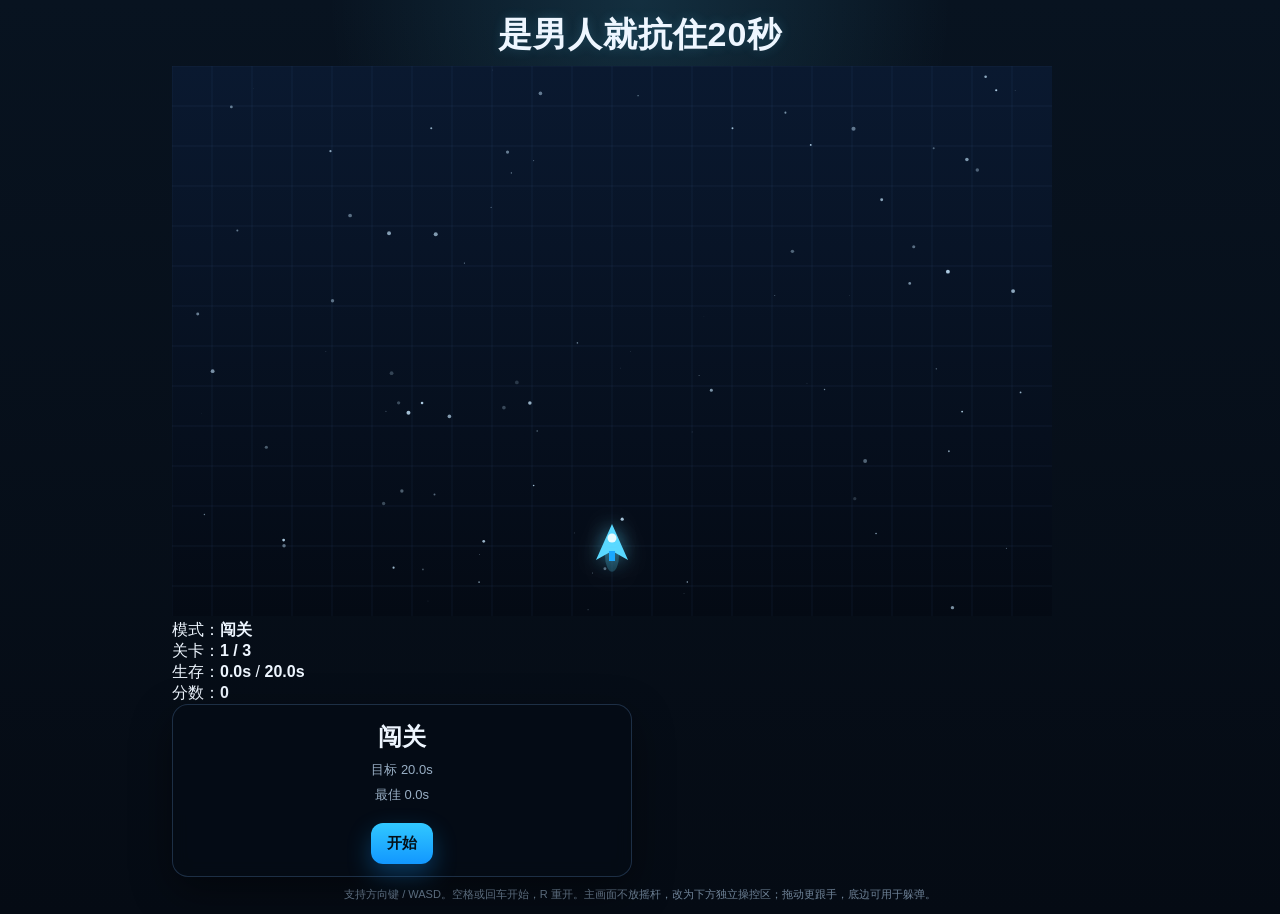
==== commit a2f54d21: "Trim text and restore tighter touch feel" ====
--- a/index.html
+++ b/index.html
@@ -9,30 +9,22 @@
     *{box-sizing:border-box} body{margin:0;min-height:100svh;overflow:hidden;overscroll-behavior:none;background:radial-gradient(circle at top,rgba(87,217,255,.14),transparent 28%),linear-gradient(180deg,#081320 0%,#050b14 100%);color:var(--text);font-family:-apple-system,BlinkMacSystemFont,"Segoe UI","PingFang SC","Hiragino Sans GB","Microsoft YaHei",sans-serif}
     .wrap{width:min(100vw,960px);padding:max(12px,env(safe-area-inset-top)) max(12px,env(safe-area-inset-right)) max(12px,env(safe-area-inset-bottom)) max(12px,env(safe-area-inset-left));margin:0 auto}
     .title{text-align:center;margin:0 0 8px;font-size:clamp(24px,5vw,34px);font-weight:900;letter-spacing:1px;text-shadow:0 0 12px rgba(87,217,255,.2)}
-    .subtitle{text-align:center;margin:0 0 10px;color:var(--sub);font-size:14px;line-height:1.5}
-    .game-shell{position:relative;width:100%;aspect-ratio:16/10;max-height:min(72svh,560px);background:linear-gradient(180deg,rgba(10,22,40,.95),rgba(5,11,20,.96));border:1px solid var(--line);border-radius:18px;overflow:hidden;box-shadow:0 18px 58px rgba(0,0,0,.44)}
-    canvas{width:100%;height:100%;display:block;touch-action:none;user-select:none;-webkit-user-select:none}
-    .hud{position:absolute;inset:0;pointer-events:none}
-    .topbar{position:absolute;top:12px;left:12px;right:12px;display:flex;gap:8px;flex-wrap:wrap;justify-content:space-between;font-weight:700;text-shadow:0 0 10px rgba(0,0,0,.35)}
-    .badge{background:rgba(4,10,18,.54);border:1px solid rgba(118,160,210,.22);border-radius:999px;padding:8px 12px;backdrop-filter:blur(6px);font-size:13px}
-    .badge strong{color:var(--accent)} .badge.mode strong{color:var(--warn)} .badge.score strong{color:var(--ok)}
-    .center-panel{position:absolute;inset:0;display:grid;place-items:center;padding:18px;background:linear-gradient(180deg,rgba(4,10,18,.10),rgba(4,10,18,.34));pointer-events:none}
-    .dialog{width:min(92%,560px);padding:22px 20px 18px;border-radius:18px;background:rgba(5,12,22,.86);border:1px solid rgba(110,160,220,.24);backdrop-filter:blur(8px);text-align:center;box-shadow:0 14px 40px rgba(0,0,0,.42);pointer-events:auto}.share-card{position:relative;overflow:hidden;background:radial-gradient(circle at top,rgba(87,217,255,.18),transparent 38%),linear-gradient(180deg,rgba(7,16,29,.96),rgba(4,10,18,.96));border:1px solid rgba(87,217,255,.24)}.share-badge{display:inline-block;margin:0 0 10px;padding:8px 12px;border-radius:999px;background:rgba(102,227,154,.12);border:1px solid rgba(102,227,154,.32);color:var(--ok);font-weight:900;letter-spacing:.5px}.share-hero{margin:2px 0 8px;font-size:clamp(34px,7vw,54px);font-weight:1000;line-height:1.02;color:#fff;text-shadow:0 0 18px rgba(87,217,255,.24)}.share-sub{margin:0 0 10px;color:var(--sub);font-size:14px;line-height:1.55}.share-grid{display:grid;grid-template-columns:repeat(2,minmax(0,1fr));gap:10px;margin:12px 0 8px}.share-stat{padding:10px 12px;border-radius:14px;background:rgba(7,16,29,.72);border:1px solid rgba(118,160,210,.18);text-align:left}.share-stat .k{display:block;color:var(--sub);font-size:12px;margin-bottom:4px}.share-stat .v{font-size:18px;font-weight:900;color:var(--text)}.share-quote{margin:10px 0 0;padding:10px 12px;border-radius:14px;background:rgba(87,217,255,.08);border:1px solid rgba(87,217,255,.18);color:#dff8ff;font-size:13px;line-height:1.5;text-align:left}.share-actions{display:flex;flex-wrap:wrap;justify-content:center;gap:10px}.share-actions button{margin-top:0;min-width:120px}.trophy-panel{margin:12px 0 10px;padding:12px;border-radius:18px;background:radial-gradient(circle at top,rgba(255,191,71,.16),transparent 36%),linear-gradient(180deg,rgba(87,217,255,.12),rgba(102,227,154,.08));border:1px solid rgba(87,217,255,.22);box-shadow:0 0 0 1px rgba(87,217,255,.08),0 10px 30px rgba(0,0,0,.18)}.trophy-chip{display:block;margin:8px 0 0;padding:10px 12px;border-radius:14px;background:rgba(6,16,28,.6);border:1px solid rgba(134,176,224,.22);color:#f3fbff;font-weight:800;font-size:13px;line-height:1.45;text-align:left}.trophy-chip strong{color:var(--ok)}.trophy-head{display:flex;align-items:center;justify-content:space-between;gap:10px;margin-bottom:8px}.trophy-head .label{font-size:12px;letter-spacing:.18em;color:var(--warn);text-transform:uppercase}.trophy-head .title{font-size:16px;font-weight:900;color:#fff;text-shadow:0 0 12px rgba(87,217,255,.18)}
-    .dialog h2{margin:0 0 10px;font-size:28px}.dialog p{margin:8px 0;color:var(--sub);line-height:1.6;font-size:15px}
-    .controls{display:flex;flex-wrap:wrap;justify-content:center;gap:10px;margin-top:14px}.key{border:1px solid rgba(134,176,224,.28);background:rgba(11,24,42,.9);border-radius:10px;padding:8px 12px;min-width:54px;font-weight:800}
-    button{pointer-events:auto;margin-top:16px;border:0;border-radius:12px;padding:12px 18px;font-size:15px;font-weight:800;background:linear-gradient(180deg,#31c8ff,#1297ff);color:#041018;cursor:pointer;box-shadow:0 10px 24px rgba(18,151,255,.32)}
-    .hint{margin-top:10px;font-size:13px;color:var(--sub);line-height:1.45}
-    .footer-note{margin-top:12px;color:var(--muted);font-size:12px;text-align:center;line-height:1.45}
+    .subtitle{display:none}
+    .dialog{width:min(92%,460px);padding:16px 14px 12px;border-radius:16px;background:rgba(5,12,22,.86);border:1px solid rgba(110,160,220,.24);backdrop-filter:blur(8px);text-align:center;box-shadow:0 14px 40px rgba(0,0,0,.42);pointer-events:auto}.share-card{position:relative;overflow:hidden;background:radial-gradient(circle at top,rgba(87,217,255,.18),transparent 38%),linear-gradient(180deg,rgba(7,16,29,.96),rgba(4,10,18,.96));border:1px solid rgba(87,217,255,.24)}.share-badge{display:inline-block;margin:0 0 6px;padding:5px 9px;border-radius:999px;background:rgba(102,227,154,.12);border:1px solid rgba(102,227,154,.32);color:var(--ok);font-weight:900;letter-spacing:.4px}.share-hero{margin:0 0 4px;font-size:clamp(24px,5.5vw,38px);font-weight:1000;line-height:1.02;color:#fff;text-shadow:0 0 18px rgba(87,217,255,.24)}.share-sub{display:none}.share-grid{display:grid;grid-template-columns:repeat(2,minmax(0,1fr));gap:6px;margin:8px 0 4px}.share-stat{padding:7px 9px;border-radius:12px;background:rgba(7,16,29,.72);border:1px solid rgba(118,160,210,.18);text-align:left}.share-stat .k{display:block;color:var(--sub);font-size:10px;margin-bottom:1px}.share-stat .v{font-size:15px;font-weight:900;color:var(--text)}.share-quote{display:none}.share-actions{display:flex;flex-wrap:wrap;justify-content:center;gap:8px}.share-actions button{margin-top:0;min-width:0;flex:1 1 0}.trophy-panel{margin:8px 0 6px;padding:9px;border-radius:14px;background:radial-gradient(circle at top,rgba(255,191,71,.16),transparent 36%),linear-gradient(180deg,rgba(87,217,255,.12),rgba(102,227,154,.08));border:1px solid rgba(87,217,255,.22);box-shadow:0 0 0 1px rgba(87,217,255,.08),0 10px 24px rgba(0,0,0,.18)}.trophy-chip{display:block;margin:5px 0 0;padding:7px 9px;border-radius:12px;background:rgba(6,16,28,.6);border:1px solid rgba(134,176,224,.22);color:#f3fbff;font-weight:800;font-size:11px;line-height:1.35;text-align:left}.trophy-head{display:flex;align-items:center;justify-content:space-between;gap:8px;margin-bottom:5px}.trophy-head .label{font-size:9px;letter-spacing:.16em;color:var(--warn);text-transform:uppercase}.trophy-head .title{font-size:13px;font-weight:900;color:#fff;text-shadow:0 0 12px rgba(87,217,255,.18)}
+    .dialog h2{margin:0 0 8px;font-size:24px}.dialog p{margin:6px 0;color:var(--sub);line-height:1.45;font-size:13px}
+    .controls{display:flex;flex-wrap:wrap;justify-content:center;gap:10px;margin-top:12px}.key{border:1px solid rgba(134,176,224,.28);background:rgba(11,24,42,.9);border-radius:10px;padding:8px 12px;min-width:54px;font-weight:800}
+    button{pointer-events:auto;margin-top:12px;border:0;border-radius:12px;padding:11px 16px;font-size:15px;font-weight:800;background:linear-gradient(180deg,#31c8ff,#1297ff);color:#041018;cursor:pointer;box-shadow:0 10px 24px rgba(18,151,255,.32)}
+    .hint{display:none}
+    .footer-note{margin-top:10px;color:var(--muted);font-size:11px;text-align:center;line-height:1.35}
     .control-dock{display:none;margin-top:10px;padding:10px 12px 12px;border-radius:18px;border:1px solid rgba(87,217,255,.18);background:linear-gradient(180deg,rgba(7,16,29,.92),rgba(4,10,18,.96));box-shadow:0 10px 28px rgba(0,0,0,.28)}
-    .control-dock .label{font-size:11px;letter-spacing:.12em;text-transform:uppercase;color:var(--sub);margin-bottom:8px;text-align:center}
+    .control-dock .label{display:none}
     .control-pad{position:relative;height:110px;border-radius:16px;border:1px dashed rgba(87,217,255,.28);background:radial-gradient(circle at center,rgba(87,217,255,.10),transparent 58%),linear-gradient(180deg,rgba(8,20,34,.9),rgba(6,14,24,.96));overflow:hidden;touch-action:none;user-select:none;-webkit-user-select:none}
-    .control-pad::after{content:'下方操控区';position:absolute;left:50%;top:50%;transform:translate(-50%,-50%);font-size:12px;color:rgba(154,176,198,.7);pointer-events:none}
+    .control-pad::after{content:''}
     .touch-indicator{position:absolute;left:50%;top:50%;width:64px;height:64px;border-radius:50%;border:1px solid rgba(87,217,255,.34);background:radial-gradient(circle,rgba(87,217,255,.22),rgba(87,217,255,.06) 56%,transparent 74%);box-shadow:0 0 0 1px rgba(87,217,255,.10),0 0 18px rgba(87,217,255,.16);opacity:0;transform:translate(-50%,-50%) scale(.72);transition:opacity .12s ease,transform .12s ease;pointer-events:none}
     .touch-indicator.active{opacity:.85;transform:translate(-50%,-50%) scale(1)}
-    .status-line{display:flex;gap:8px;justify-content:center;flex-wrap:wrap;margin-top:10px}
-    .pill{border:1px solid rgba(118,160,210,.18);border-radius:999px;padding:6px 10px;background:rgba(6,16,28,.5);color:var(--sub);font-size:12px}
-    .pill strong{color:var(--text)}
-    @media (max-width:640px){body{align-items:start}.wrap{padding-bottom:max(8px,env(safe-area-inset-bottom))}.title{margin-bottom:6px}.subtitle{font-size:11px;margin-bottom:6px;line-height:1.35}.game-shell{aspect-ratio:10/12.8;max-height:calc(100svh - 248px);border-radius:14px}.topbar{top:8px;left:8px;right:8px;gap:5px}.badge{font-size:11px;padding:6px 8px}.center-panel{padding:8px;align-items:start;overflow:auto}.dialog{width:100%;max-height:calc(100svh - 170px);overflow:auto;padding:14px 12px 12px;border-radius:14px}.dialog h2{font-size:20px;margin-bottom:6px}.dialog p{font-size:12px;line-height:1.38;margin:6px 0}.share-hero{font-size:clamp(24px,8vw,34px);margin:0 0 6px}.share-sub,.share-quote{font-size:11px;line-height:1.38}.share-grid{gap:6px;margin:8px 0 6px}.share-stat{padding:8px 9px;border-radius:12px}.share-stat .k{font-size:10px;margin-bottom:2px}.share-stat .v{font-size:15px}.share-badge{margin:0 0 6px;padding:6px 10px;font-size:11px}.share-actions{gap:8px}.share-actions button{min-width:0;flex:1 1 0;padding:10px 10px;font-size:14px}.controls{display:none}.status-line{gap:6px;margin-top:8px}.pill{padding:5px 8px;font-size:11px}.hint{font-size:11px;line-height:1.35;margin-top:8px}.footer-note{font-size:11px;line-height:1.35;margin-top:8px}.control-dock{display:block}.mobile-only{display:inline}.desktop-only{display:none}button{width:100%;min-height:42px;font-size:15px;padding:10px 12px;margin-top:12px}}
+    .status-line{display:none}
+    .pill{display:none}
+    @media (max-width:640px){body{align-items:start}.wrap{padding-bottom:max(8px,env(safe-area-inset-bottom))}.title{margin-bottom:6px}.subtitle{display:none}.game-shell{aspect-ratio:10/14;max-height:calc(100svh - 232px);border-radius:14px}.topbar{top:8px;left:8px;right:8px;gap:5px}.badge{font-size:11px;padding:6px 8px}.center-panel{padding:8px;align-items:start;overflow:auto}.dialog{width:100%;max-height:calc(100svh - 170px);overflow:auto;padding:12px 10px 10px;border-radius:14px}.dialog h2{font-size:18px;margin-bottom:4px}.dialog p{display:none}.share-hero{font-size:clamp(22px,8vw,30px);margin:0 0 4px}.share-sub,.share-quote{display:none}.share-grid{gap:5px;margin:6px 0 4px}.share-stat{padding:7px 8px;border-radius:10px}.share-stat .k{font-size:9px;margin-bottom:1px}.share-stat .v{font-size:14px}.share-badge{margin:0 0 4px;padding:5px 8px;font-size:10px}.share-actions{gap:6px}.share-actions button{min-width:0;flex:1 1 0;padding:9px 8px;font-size:13px}.controls{display:none}.status-line{display:none}.pill{display:none}.hint{display:none}.footer-note{font-size:10px;line-height:1.2;margin-top:6px}.control-dock{display:block}.mobile-only{display:inline}.desktop-only{display:none}button{width:100%;min-height:40px;font-size:14px;padding:9px 10px;margin-top:10px}}
   </style>
 </head>
 <body>
@@ -81,15 +73,15 @@
 function updateBestTexts(){PROGRESS.campaignBest=GAME.bestCampaign;PROGRESS.endlessBest=GAME.bestEndless;saveProgress()}
 function getRating(score,target,won){if(won)return score>=target*0.95?'S':score>=target*0.8?'A':'B';if(score>=target*0.85)return'A';if(score>=target*0.65)return'B';if(score>=target*0.4)return'C';return'D'}
 function describeFail(){const t=GAME.elapsed;if(t<4)return'前期先稳住，别急着穿过弹幕密区';if(t<10)return'中段的扇形波开始收口，记得提前侧移';if(t<15)return'后段压迫感上来了，别在屏幕中心停太久';return'最后几秒最容易贪，保持斜向走位更安全'}
-function showReadyOverlay(){const meta=stageMeta();const best=GAME.mode==='campaign'?GAME.bestCampaign:GAME.bestEndless;overlay.innerHTML=`<div class="dialog"><h2>${GAME.mode==='campaign'?'闯关模式':'无尽模式'}</h2><p>目标：${meta.target===ENDLESS_TARGET?'尽量活更久':'撑住当前关卡时长'}。通关后会继续解锁下一关，而不是只看最佳成绩。</p><p>当前最佳：<strong class="ok">${best.toFixed(1)}s</strong>${GAME.mode==='campaign'&&GAME.stageIndex<2?` · 下一关更凶：${CAMPAIGN[GAME.stageIndex+1].target.toFixed(1)}s`:' · 无尽模式适合刷极限生存'}</p><p>按住任意区域拖动移动；子弹来前会给短预警，擦弹还能加分和加 combo。</p><div class="status-line"><span class="pill"><strong>前松</strong> 易上手</span><span class="pill"><strong>中紧</strong> 波次压迫</span><span class="pill"><strong>后狠</strong> 连发逼位</span></div><button id="startBtn">开始${GAME.mode==='campaign'?'闯关':'冲分'}</button><div class="hint">${GAME.mode==='campaign'?'通关当前关卡后可直接进入下一关；按 Tab/按钮切换无尽模式。':'无尽模式用于冲最长生存与最高评分。'}<br><span class="desktop-only">空格/回车开始，Tab 切换模式，R 重开。</span><span class="mobile-only">轻推即可，手指不用常驻占位。</span></div></div>`;document.getElementById('startBtn').onclick=startCountdown}
+function showReadyOverlay(){const meta=stageMeta();const best=GAME.mode==='campaign'?GAME.bestCampaign:GAME.bestEndless;overlay.innerHTML=`<div class="dialog"><h2>${GAME.mode==='campaign'?'闯关':'无尽'}</h2><p>目标 ${meta.target===ENDLESS_TARGET?'∞':`${meta.target.toFixed(1)}s`}</p><p>最佳 ${best.toFixed(1)}s</p><button id="startBtn">开始</button><div class="hint"><span class="desktop-only">空格 / 回车</span><span class="mobile-only">下方拖动</span></div></div>`;document.getElementById('startBtn').onclick=startCountdown}
 function showCountdownOverlay(){overlay.innerHTML=`<div class="dialog"><h2>准备起飞</h2><p>倒计时 <span class="ok" style="font-weight:900;font-size:28px;">${Math.ceil(GAME.countdown)}</span></p><p>前 6 秒是上手段，后面会逐步加压。</p></div>`}
-function showResultOverlay(win){GAME.uiLockUntil=performance.now()+1600;const score=GAME.score;const rating=getRating(GAME.elapsed,GAME.targetSurvival,win);const isRecord=GAME.mode==='campaign'?GAME.elapsed>GAME.bestCampaign+0.049:GAME.elapsed>GAME.bestEndless+0.049;if(GAME.mode==='campaign'){GAME.bestCampaign=Math.max(GAME.bestCampaign,GAME.elapsed)}else GAME.bestEndless=Math.max(GAME.bestEndless,GAME.elapsed);if(isRecord){updateBestTexts();sfx('record')}sfx(win?'win':'hit');const share=shareText(GAME.mode,rating,GAME.elapsed,score,GAME.graze,GAME.combo);const trophyItems=milestoneList(GAME.elapsed);const trophyHtml=trophyItems.length?`<div class="trophy-panel"><div class="trophy-head"><div class="label">Achievement</div><div class="title">阶段称号已解锁</div></div>${trophyItems.map(x=>`<div class="trophy-chip">✦ ${x}</div>`).join('')}</div>`:'';const shareHtml=win&&GAME.mode==='campaign'&&GAME.elapsed>=20?`<div class="share-badge">可截图分享</div><div class="share-hero">大哥真男人</div><p class="share-sub">这张结算页就是给你发朋友圈/群聊用的：大字、成绩、称号、擦弹数据都在，直接截就行。</p><div class="share-grid"><div class="share-stat"><span class="k">生存时长</span><span class="v">${GAME.elapsed.toFixed(1)}s</span></div><div class="share-stat"><span class="k">评分</span><span class="v">${rating}</span></div><div class="share-stat"><span class="k">分数</span><span class="v">${score}</span></div><div class="share-stat"><span class="k">擦弹 / 连击</span><span class="v">${GAME.graze} / ${GAME.combo}</span></div></div><div class="share-quote">${share}</div><div class="share-actions"><button id="copyBtn">复制分享文案</button><button id="restartBtn">再来一把</button></div>`:'';const nextModeBtn=GAME.mode==='campaign'&&win&&GAME.stageIndex<CAMPAIGN.length-1?`<button id="nextBtn">挑战第 ${GAME.stageIndex+2} 关</button>`:'';const nextLoopBtn=GAME.mode==='campaign'&&win&&GAME.stageIndex===CAMPAIGN.length-1?`<button id="endlessBtn">进入无尽模式</button>`:'';const restartLabel=win?'再来一轮':'重新挑战';const reason=win?`你已经摸到关卡节奏了，下一把可以冲更高评分。`:`${describeFail()}。`;overlay.innerHTML=`<div class="dialog ${win&&GAME.mode==='campaign'&&GAME.elapsed>=20?'share-card':''}"><h2 class="${win?'ok':'danger'}">${win?'通关成功':'本次被击中'}</h2>${isRecord?'<div class="badge" style="display:inline-block;margin:0 0 8px;padding:6px 10px;border-radius:999px;background:rgba(102,227,154,.12);border-color:rgba(102,227,154,.3);color:var(--ok);font-weight:900;">新纪录</div>':''}${trophyHtml}${shareHtml}<p>本次生存：<strong>${GAME.elapsed.toFixed(1)}s</strong> · 评分：<strong class="ok">${rating}</strong> · 分数：<strong class="ok">${score}</strong></p><p>${reason}</p><p>${win?'继续往下一关，压迫感会明显增加；':'重开前先看清预警和弹道节奏。'}${GAME.mode==='campaign'?` 当前关卡最佳：<strong class="ok">${GAME.bestCampaign.toFixed(1)}s</strong>`:` 无尽最佳：<strong class="ok">${GAME.bestEndless.toFixed(1)}s</strong>`}</p><div class="controls">${GAME.mode==='campaign'&&win&&GAME.stageIndex<CAMPAIGN.length-1?'<span class="key">下一关</span>':'<span class="key">重开</span>'}<span class="key">Tab</span><span class="key">R</span><span class="key">空格</span></div>${win&&GAME.mode==='campaign'&&GAME.elapsed>=20?'':`<button id="restartBtn">${restartLabel}</button>`}${nextModeBtn}${nextLoopBtn}<div class="hint">${GAME.mode==='campaign'&&win&&GAME.stageIndex<CAMPAIGN.length-1?'通关后立刻接更凶的下一关，别让手感断掉。':'无尽模式可专门冲极限分与极限生存。'}<br>R / 空格 / 回车 也能继续。</div></div>`;const restartBtn=document.getElementById('restartBtn');if(restartBtn)restartBtn.onclick=resetRoundAndStart;const copyBtn=document.getElementById('copyBtn');if(copyBtn)copyBtn.onclick=async()=>{try{await navigator.clipboard.writeText(share)}catch(_){const t=document.createElement('textarea');t.value=share;document.body.appendChild(t);t.select();document.execCommand('copy');t.remove()}};if(document.getElementById('nextBtn'))document.getElementById('nextBtn').onclick=()=>{setMode('campaign',Math.min(GAME.stageIndex+1,CAMPAIGN.length-1));resetRoundAndStart()};if(document.getElementById('endlessBtn'))document.getElementById('endlessBtn').onclick=()=>{setMode('endless',0);resetRoundAndStart()}}
+function showResultOverlay(win){GAME.uiLockUntil=performance.now()+1200;const score=GAME.score;const rating=getRating(GAME.elapsed,GAME.targetSurvival,win);const isRecord=GAME.mode==='campaign'?GAME.elapsed>GAME.bestCampaign+0.049:GAME.elapsed>GAME.bestEndless+0.049;if(GAME.mode==='campaign'){GAME.bestCampaign=Math.max(GAME.bestCampaign,GAME.elapsed)}else GAME.bestEndless=Math.max(GAME.bestEndless,GAME.elapsed);if(isRecord){updateBestTexts();sfx('record')}sfx(win?'win':'hit');const trophyItems=milestoneList(GAME.elapsed);const trophyHtml=trophyItems.length?`<div class="trophy-panel">${trophyItems.map(x=>`<div class="trophy-chip">${x}</div>`).join('')}</div>`:'';const share=shareText(GAME.mode,rating,GAME.elapsed,score,GAME.graze,GAME.combo);const shareHtml=win&&GAME.mode==='campaign'&&GAME.elapsed>=20?`<div class="share-badge">分享</div><div class="share-hero">大哥真男人</div><div class="share-grid"><div class="share-stat"><span class="k">时长</span><span class="v">${GAME.elapsed.toFixed(1)}s</span></div><div class="share-stat"><span class="k">评分</span><span class="v">${rating}</span></div><div class="share-stat"><span class="k">分数</span><span class="v">${score}</span></div><div class="share-stat"><span class="k">擦弹</span><span class="v">${GAME.graze}</span></div></div>`:'';const nextModeBtn=GAME.mode==='campaign'&&win&&GAME.stageIndex<CAMPAIGN.length-1?`<button id="nextBtn">下一关</button>`:'';const nextLoopBtn=GAME.mode==='campaign'&&win&&GAME.stageIndex===CAMPAIGN.length-1?`<button id="endlessBtn">无尽</button>`:'';const restartLabel=win?'再来':'重开';overlay.innerHTML=`<div class="dialog ${win&&GAME.mode==='campaign'&&GAME.elapsed>=20?'share-card':''}"><h2 class="${win?'ok':'danger'}">${win?'通关':'失败'}</h2>${isRecord?'<div class="badge" style="display:inline-block;margin:0 0 6px;padding:5px 9px;border-radius:999px;background:rgba(102,227,154,.12);border-color:rgba(102,227,154,.3);color:var(--ok);font-weight:900;">新纪录</div>':''}${trophyHtml}${shareHtml}<p>${GAME.elapsed.toFixed(1)}s / ${rating} / ${score}</p><div class="controls"><span class="key">${GAME.mode==='campaign'&&win&&GAME.stageIndex<CAMPAIGN.length-1?'下一关':'重开'}</span><span class="key">Tab</span><span class="key">R</span></div>${win&&GAME.mode==='campaign'&&GAME.elapsed>=20?'':`<button id="restartBtn">${restartLabel}</button>`}${nextModeBtn}${nextLoopBtn}</div>`;const restartBtn=document.getElementById('restartBtn');if(restartBtn)restartBtn.onclick=resetRoundAndStart;const copyBtn=document.getElementById('copyBtn');if(copyBtn)copyBtn.onclick=async()=>{try{await navigator.clipboard.writeText(share)}catch(_){const t=document.createElement('textarea');t.value=share;document.body.appendChild(t);t.select();document.execCommand('copy');t.remove()}};if(document.getElementById('nextBtn'))document.getElementById('nextBtn').onclick=()=>{setMode('campaign',Math.min(GAME.stageIndex+1,CAMPAIGN.length-1));resetRoundAndStart()};if(document.getElementById('endlessBtn'))document.getElementById('endlessBtn').onclick=()=>{setMode('endless',0);resetRoundAndStart()}}
 function startCountdown(){if(GAME.state!=='ready')return;sfx('start');GAME.state='countdown';GAME.countdown=3;showCountdownOverlay()}
 function resetRoundAndStart(){resetRound();startCountdown()}
 function startPlaying(){GAME.state='playing';GAME.elapsed=0;GAME.spawnTimer=0;GAME.waveTimer=0;GAME.wavePreview=0;GAME.bullets=[];GAME.warnings=[];GAME.effects=[];overlay.innerHTML='';if(GAME.mode==='campaign'){const meta=CAMPAIGN[GAME.stageIndex];GAME.targetSurvival=meta.target;targetText.textContent=meta.target.toFixed(1)+'s'}else{GAME.targetSurvival=ENDLESS_TARGET;targetText.textContent='∞'}}
 function updateStars(dt){for(const s of GAME.stars){s.y+=s.speed*dt;if(s.y>GAME.height){s.y=-2;s.x=Math.random()*GAME.width}}}
 function getMoveAxis(){const up=GAME.keys['arrowup']||GAME.keys['w'];const down=GAME.keys['arrowdown']||GAME.keys['s'];const left=GAME.keys['arrowleft']||GAME.keys['a'];const right=GAME.keys['arrowright']||GAME.keys['d'];let dx=0,dy=0;if(up)dy-=1;if(down)dy+=1;if(left)dx-=1;if(right)dx+=1;if(dx&&dy){const n=Math.SQRT2;dx/=n;dy/=n}return{dx,dy}}
-function updatePlayer(dt){if(GAME.touch.active){const sensitivity=isMobile?0.9:0.96;const deadZone=3;const dx=GAME.touch.x-GAME.touch.startX;const dy=GAME.touch.y-GAME.touch.startY;const adx=Math.abs(dx),ady=Math.abs(dy);const sx=adx<deadZone?0:dx*sensitivity;const sy=ady<deadZone?0:dy*sensitivity;const targetX=clamp(GAME.touch.originX+sx,GAME.player.width/2,GAME.width-GAME.player.width/2);const targetY=clamp(GAME.touch.originY+sy,GAME.player.height/2,GAME.height-GAME.player.height/2);const targetCenterX=targetX;const targetCenterY=targetY;const currentCenterX=GAME.player.x+GAME.player.width/2;const currentCenterY=GAME.player.y+GAME.player.height/2;const follow=isMobile?0.38:0.22;GAME.touch.offsetX+=(targetCenterX-currentCenterX)*follow;GAME.touch.offsetY+=(targetCenterY-currentCenterY)*follow;GAME.touch.offsetX*=0.9;GAME.touch.offsetY*=0.9;const nx=GAME.player.x+GAME.touch.offsetX*dt*10.5;const ny=GAME.player.y+GAME.touch.offsetY*dt*10.5;GAME.player.x=clamp(nx,0,GAME.width-GAME.player.width);GAME.player.y=clamp(ny,0,GAME.height-GAME.player.height)}else{const a=getMoveAxis();const vx=a.dx*GAME.player.speed;const vy=a.dy*GAME.player.speed;GAME.player.x+=vx*dt;GAME.player.y+=vy*dt;GAME.player.x=clamp(GAME.player.x,0,GAME.width-GAME.player.width);GAME.player.y=clamp(GAME.player.y,0,GAME.height-GAME.player.height);GAME.touch.offsetX*=0.68;GAME.touch.offsetY*=0.68}}
+function updatePlayer(dt){if(GAME.touch.active){const sensitivity=isMobile?1.15:0.95;const deadZone=10;const dx=GAME.touch.x-GAME.touch.startX;const dy=GAME.touch.y-GAME.touch.startY;const adx=Math.abs(dx),ady=Math.abs(dy);const sx=adx<deadZone?0:dx*sensitivity;const sy=ady<deadZone?0:dy*sensitivity;const targetX=clamp(GAME.touch.originX+sx,GAME.player.width/2,GAME.width-GAME.player.width/2);const targetY=clamp(GAME.touch.originY+sy,GAME.player.height/2,GAME.height-GAME.player.height/2);const follow=GAME.touch.offsetX===0&&GAME.touch.offsetY===0?0.22:0.18;GAME.touch.offsetX+=(targetX-(GAME.player.x+GAME.player.width/2))*follow;GAME.touch.offsetY+=(targetY-(GAME.player.y+GAME.player.height/2))*follow;GAME.touch.offsetX*=0.88;GAME.touch.offsetY*=0.88;const nx=GAME.player.x+GAME.touch.offsetX*dt*8.5;const ny=GAME.player.y+GAME.touch.offsetY*dt*8.5;GAME.player.x=clamp(nx,0,GAME.width-GAME.player.width);GAME.player.y=clamp(ny,0,GAME.height-GAME.player.height)}else{const a=getMoveAxis();const vx=a.dx*GAME.player.speed;const vy=a.dy*GAME.player.speed;GAME.player.x+=vx*dt;GAME.player.y+=vy*dt;GAME.player.x=clamp(GAME.player.x,0,GAME.width-GAME.player.width);GAME.player.y=clamp(GAME.player.y,0,GAME.height-GAME.player.height);GAME.touch.offsetX*=0.85;GAME.touch.offsetY*=0.85}}
 function stagePhase(t){const meta=stageMeta();if(GAME.mode==='campaign'){if(t<meta.target*0.34)return'warmup';if(t<meta.target*0.72)return'pressure';return'panic'}return t<10?'warmup':t<22?'pressure':'panic'}
 function spawnConfig(t){const phase=stagePhase(t);const stageBoost=GAME.mode==='campaign'?GAME.stageIndex*0.12:0.34+Math.min(0.55,t/36);const base=phase==='warmup'?1.24:phase==='pressure'?0.72:0.48;const interval=Math.max(isMobile?0.22:0.15,base-stageBoost*0.28-Math.min(t*0.008,0.18));const count=phase==='warmup'?1:phase==='pressure'?2:GAME.mode==='campaign'&&GAME.stageIndex===2?3:2;const speedMin=(isMobile?106:118)+(phase==='warmup'?t*3.0:t*7)+stageBoost*56;const speedMax=(isMobile?156:190)+(phase==='warmup'?t*5.4:t*11)+stageBoost*72;const warningLead=phase==='warmup'?0.72:phase==='pressure'?0.4:0.28;return{phase,interval,count,speedMin,speedMax,warningLead}}
 function randomEdgeSpawn(){const side=Math.floor(Math.random()*4);if(side===0)return{x:Math.random()*GAME.width,y:-18,side};if(side===1)return{x:GAME.width+18,y:Math.random()*GAME.height,side};if(side===2)return{x:Math.random()*GAME.width,y:GAME.height+18,side};return{x:-18,y:Math.random()*GAME.height,side}}
@@ -114,7 +106,7 @@
 function pointerToArea(e,el,w,h){const rect=el.getBoundingClientRect();const sx=w/rect.width,sy=h/rect.height;return{x:(e.clientX-rect.left)*sx,y:(e.clientY-rect.top)*sy}}
 function pointerToGame(e){return pointerToArea(e,canvas,GAME.width,GAME.height)}
 function pointerToPad(e){if(!controlPad)return pointerToGame(e);const rect=controlPad.getBoundingClientRect();return{x:e.clientX-rect.left,y:e.clientY-rect.top}}
-function updateTouchIndicator(e,show){const p=(isMobile&&controlPad)?pointerToPad(e):pointerToGame(e);GAME.touch.x=clamp(p.x,-9999,9999);GAME.touch.y=clamp(p.y,-9999,9999);if(controlPad){const rect=(isMobile&&controlPad?controlPad:canvas).getBoundingClientRect();const x=e.clientX-rect.left;const y=e.clientY-rect.top;touchIndicator.style.left=`${x}px`;touchIndicator.style.top=`${y}px`;}touchIndicator.classList.toggle('active',show)}
+function updateTouchIndicator(e,show){const p=(isMobile&&controlPad)?pointerToPad(e):pointerToGame(e);GAME.touch.x=p.x;GAME.touch.y=p.y;if(controlPad){const rect=(isMobile&&controlPad?controlPad:canvas).getBoundingClientRect();const x=e.clientX-rect.left;const y=e.clientY-rect.top;touchIndicator.style.left=`${x}px`;touchIndicator.style.top=`${y}px`;}touchIndicator.classList.toggle('active',show)}
 const touchSurface=()=>isMobile&&controlPad?controlPad:canvas;function startTouchFromEvent(e){const p=(isMobile&&controlPad)?pointerToPad(e):pointerToGame(e);GAME.touch.active=true;GAME.touch.id=e.pointerId;GAME.touch.startX=p.x;GAME.touch.startY=p.y;GAME.touch.originX=GAME.player.x+GAME.player.width/2;GAME.touch.originY=GAME.player.y+GAME.player.height/2;GAME.touch.offsetX=0;GAME.touch.offsetY=0;updateTouchIndicator(e,true)}touchSurface().addEventListener('pointerdown',e=>{e.preventDefault();touchSurface().setPointerCapture?.(e.pointerId);if(GAME.state==='ready'){startTouchFromEvent(e);startCountdown();return}if(GAME.state==='gameover'||GAME.state==='win')return;startTouchFromEvent(e)},{passive:false});touchSurface().addEventListener('pointermove',e=>{if(!GAME.touch.active||GAME.touch.id!==e.pointerId)return;e.preventDefault();const p=(isMobile&&controlPad)?pointerToPad(e):pointerToGame(e);GAME.touch.x=p.x;GAME.touch.y=p.y;updateTouchIndicator(e,true)},{passive:false});function endPointer(e){if(GAME.touch.id!==e.pointerId)return;GAME.touch.active=false;GAME.touch.id=null;GAME.touch.offsetX*=0.35;GAME.touch.offsetY*=0.35;touchIndicator.classList.remove('active')}touchSurface().addEventListener('pointerup',endPointer);touchSurface().addEventListener('pointercancel',endPointer)
 window.addEventListener('keydown',e=>{const key=e.key.toLowerCase();GAME.keys[key]=true;if(['arrowup','arrowdown','arrowleft','arrowright',' '].includes(key))e.preventDefault();if((GAME.state==='ready'||GAME.state==='gameover'||GAME.state==='win')&&(key===' '||key==='enter')){if(performance.now()>=GAME.uiLockUntil)resetRoundAndStart()}if(GAME.state==='ready'&&(key===' '||key==='enter'))startCountdown();if((GAME.state==='gameover'||GAME.state==='win')&&key==='r'&&performance.now()>=GAME.uiLockUntil)resetRoundAndStart();if(key==='tab'){e.preventDefault();if(performance.now()>=GAME.uiLockUntil){if(GAME.mode==='campaign'){setMode('endless',0)}else{setMode('campaign',Math.min(GAME.stageIndex||0,2))}resetRound()}}});window.addEventListener('keyup',e=>{GAME.keys[e.key.toLowerCase()]=false})
 function resetRoundAndStart(){resetRound();startCountdown()}
